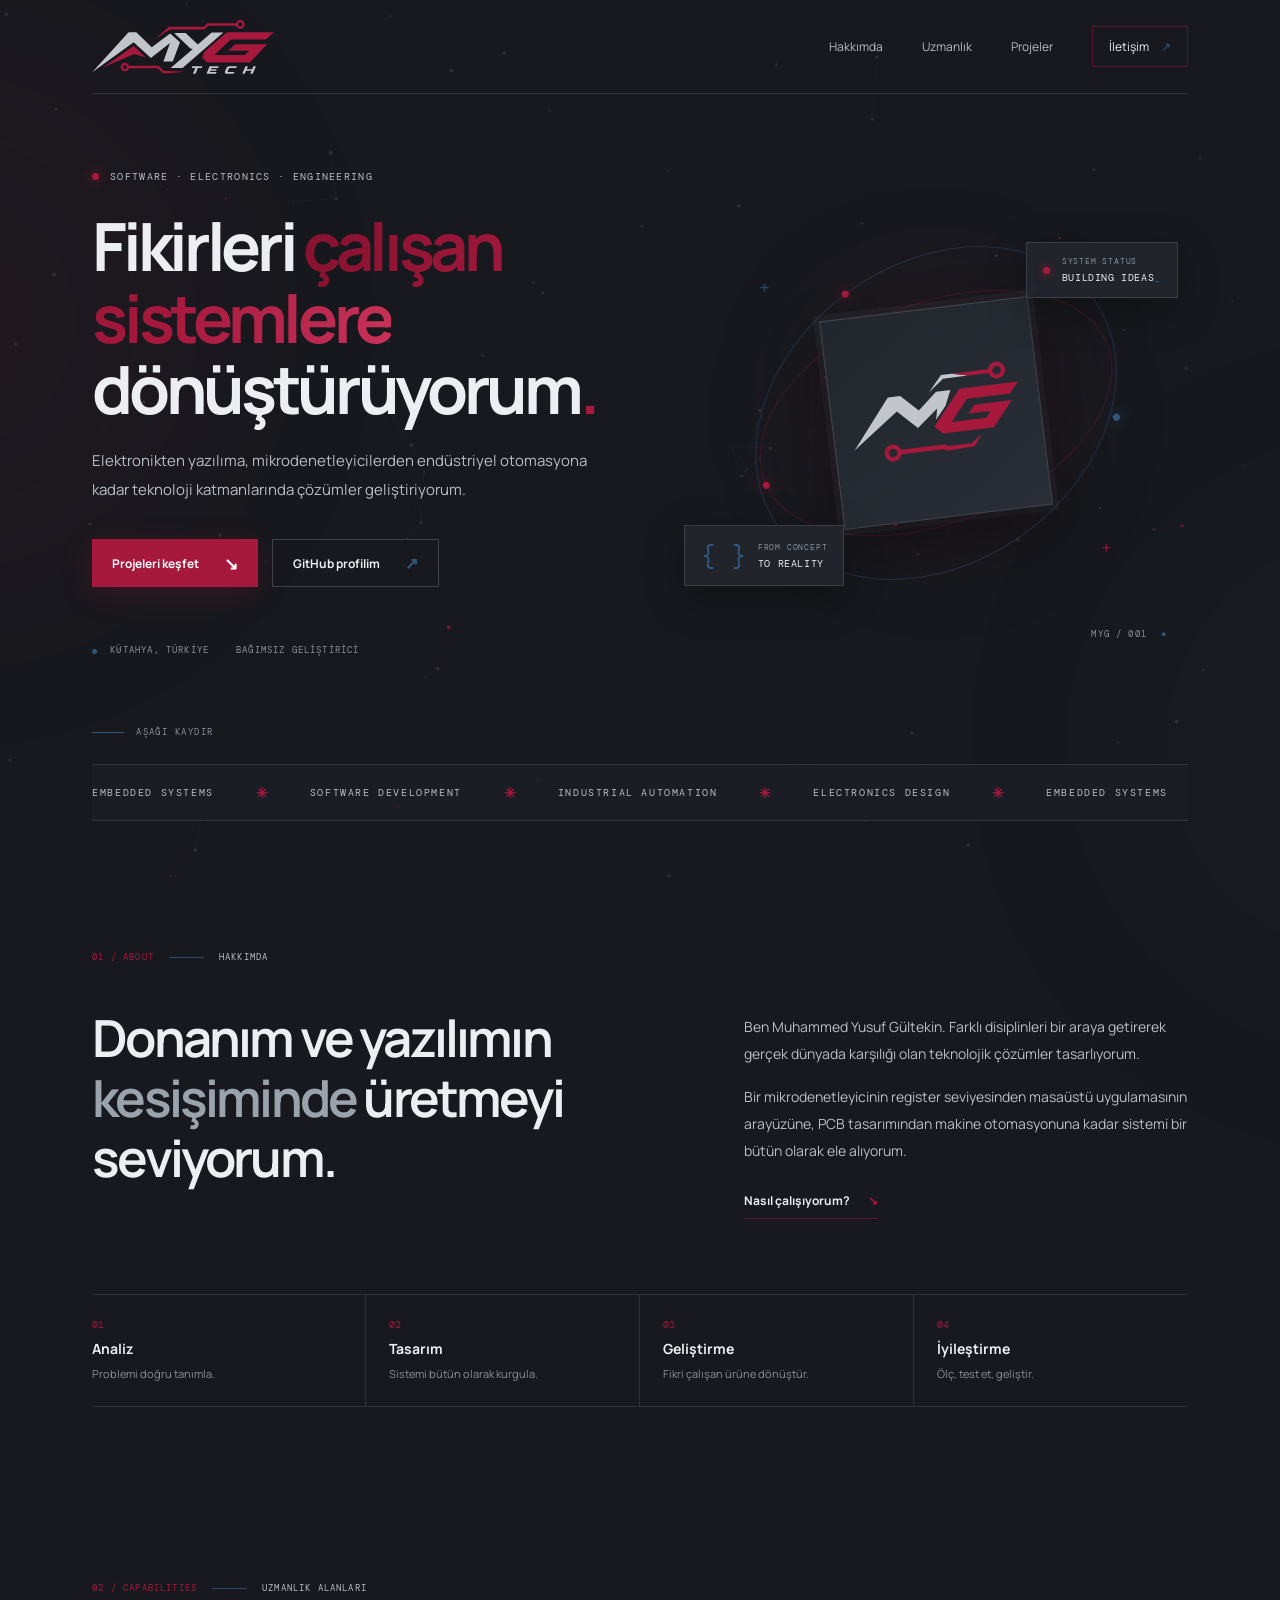
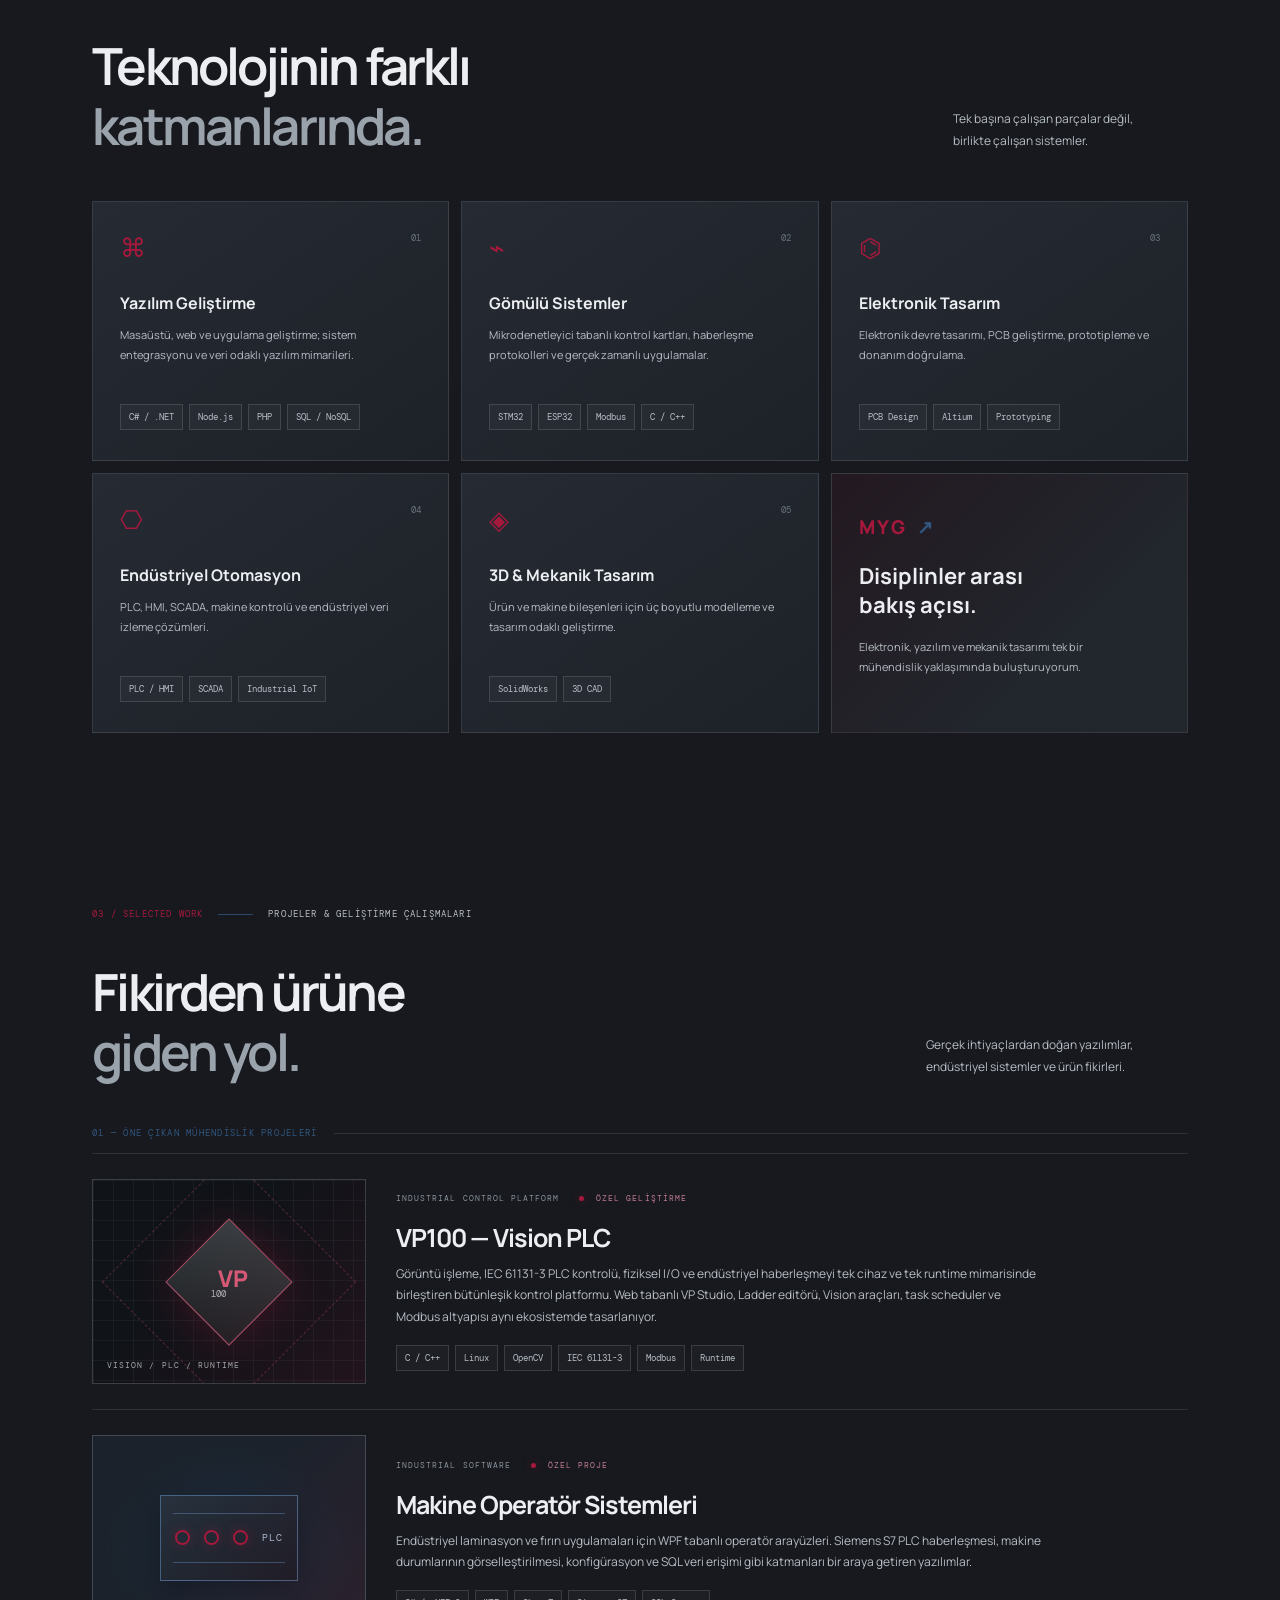
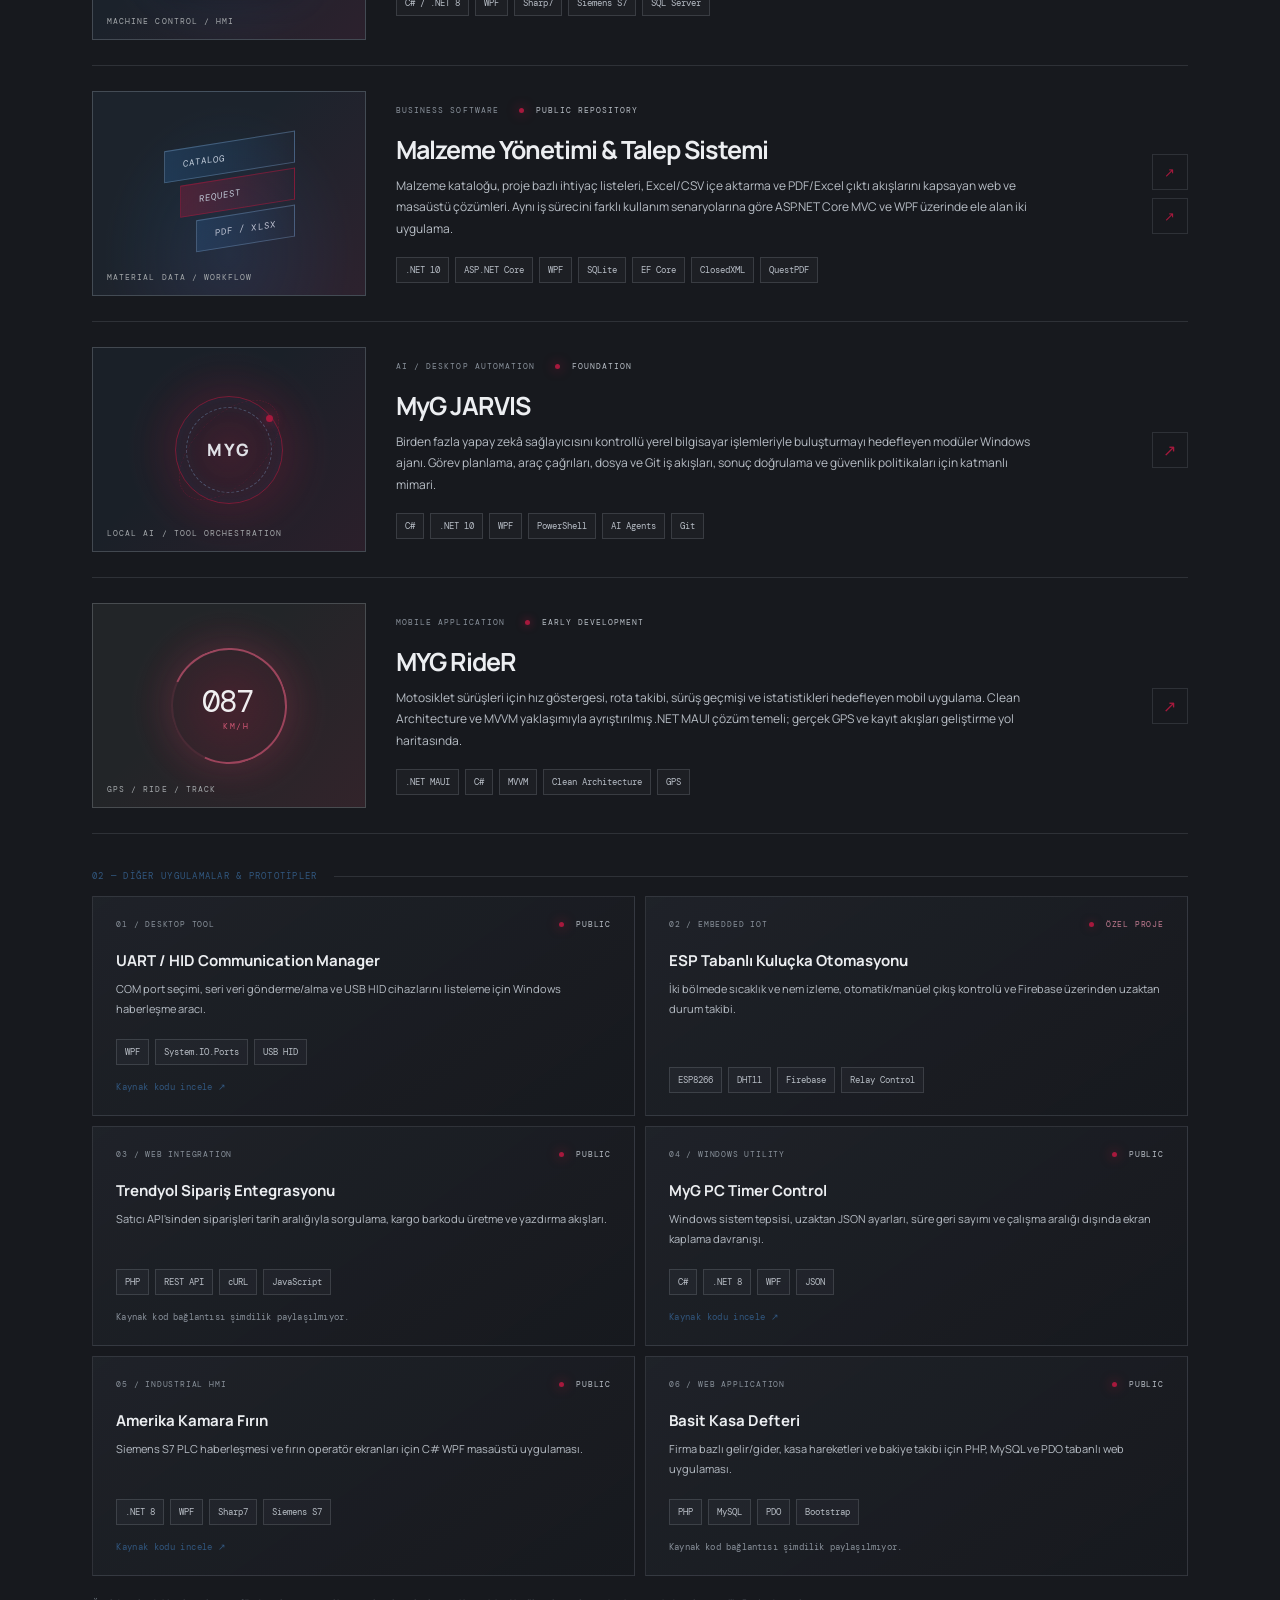
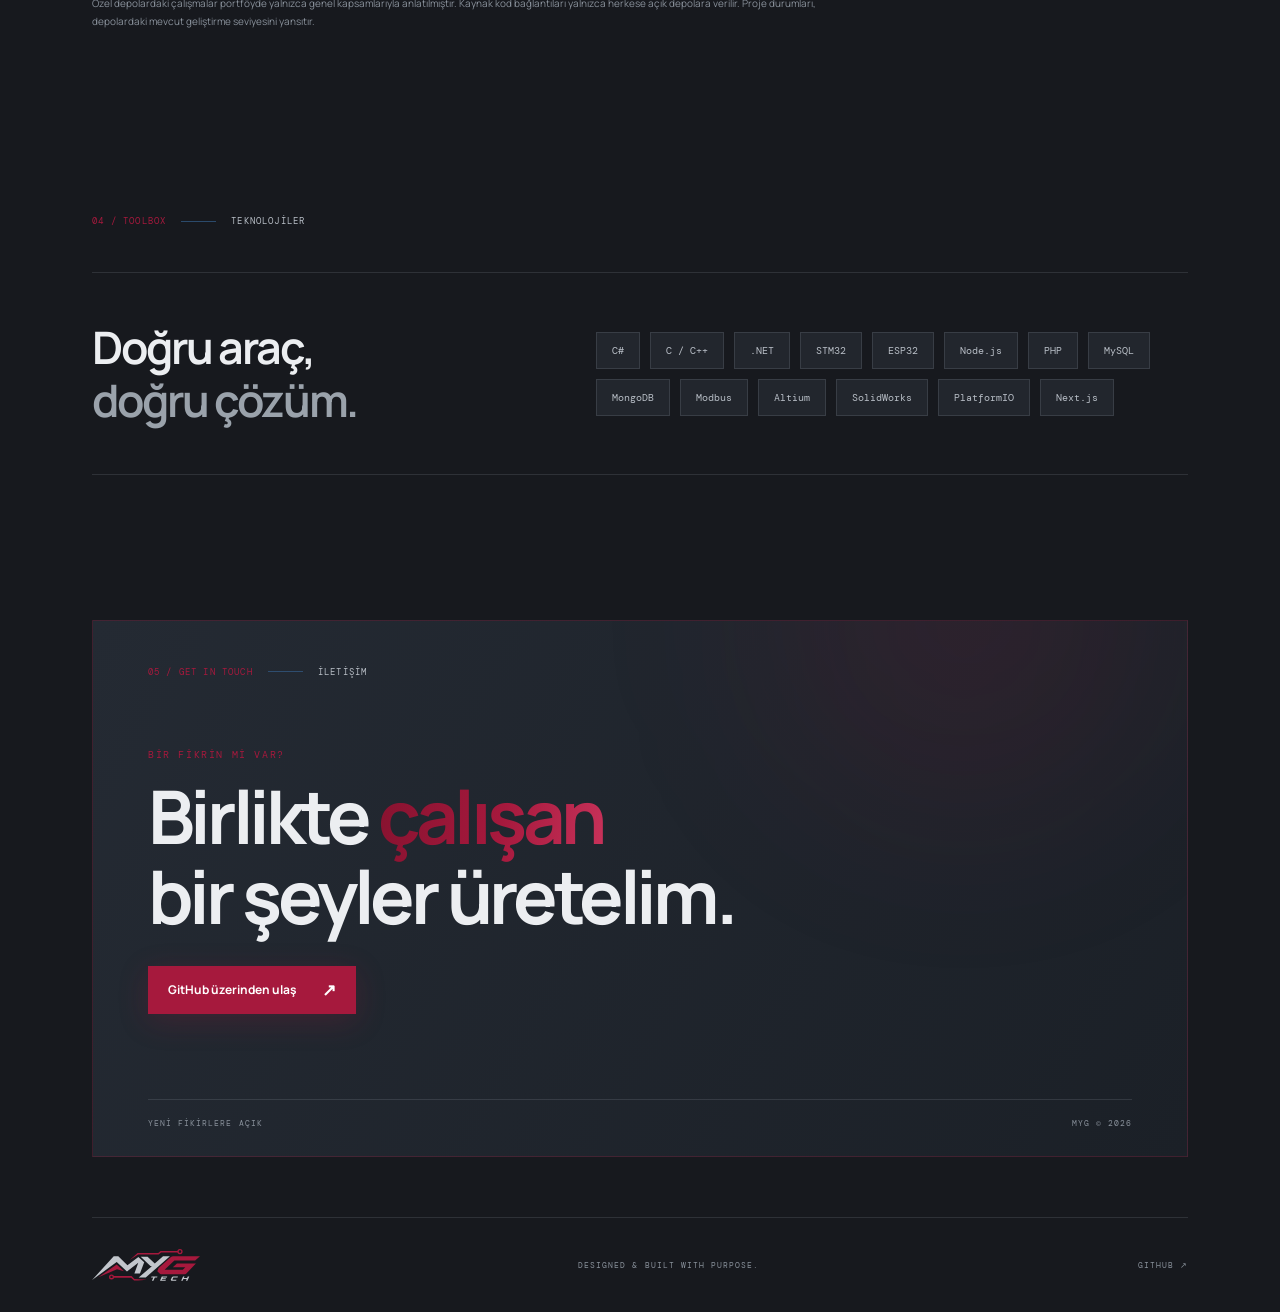
==== index.html @ 80a1d83f "favicon" ====
<!doctype html>
<html lang="tr">
<head>
  <meta charset="utf-8">
  <meta name="viewport" content="width=device-width, initial-scale=1">
  <meta name="theme-color" content="#17191E">
  <meta name="description" content="Muhammed Yusuf Gültekin — yazılım, elektronik, gömülü sistemler ve endüstriyel otomasyon çözümleri.">
  <meta property="og:title" content="Muhammed Yusuf Gültekin — Software & Electronics Engineer">
  <meta property="og:description" content="Fikirleri çalışan sistemlere dönüştürüyorum.">
  <meta property="og:type" content="website">
  <title>Muhammed Yusuf Gültekin | Software & Electronics Engineer</title>
  <link rel="icon" href="./favicon.ico" sizes="32x32">
  <link rel="icon" type="image/svg+xml" href="/assets/images/favicon.svg">
  <link rel="apple-touch-icon" href="/assets/images/apple-touch-icon.png">
  <link rel="preconnect" href="https://fonts.googleapis.com">
  <link rel="preconnect" href="https://fonts.gstatic.com" crossorigin>
  <link href="https://fonts.googleapis.com/css2?family=DM+Mono:wght@400;500&family=Manrope:wght@400;500;600;700;800&display=swap" rel="stylesheet">
  <link rel="stylesheet" href="assets/css/style.css">
</head>
<body>
  <div class="ambient ambient-one"></div><div class="ambient ambient-two"></div>
  <canvas id="network" aria-hidden="true"></canvas>
  <div class="site-shell">
    <header class="topbar">
      <a class="brand" href="#top" aria-label="MYG Tech ana sayfa">
        <img src="assets/images/myg-tech-logo.svg" alt="MYG Tech" width="182" height="54">
      </a>
      <button class="menu-toggle" aria-label="Menüyü aç" aria-expanded="false"><span></span><span></span></button>
      <nav class="nav">
        <a href="#about">Hakkımda</a><a href="#expertise">Uzmanlık</a><a href="#projects">Projeler</a><a href="#contact" class="nav-contact">İletişim <span>↗</span></a>
      </nav>
    </header>

    <main id="top">
      <section class="hero section-wrap">
        <div class="hero-copy">
          <div class="eyebrow"><span class="pulse"></span> SOFTWARE · ELECTRONICS · ENGINEERING</div>
          <h1>Fikirleri <span class="gradient-text">çalışan sistemlere</span> dönüştürüyorum<span class="accent">.</span></h1>
          <p class="hero-lead">Elektronikten yazılıma, mikrodenetleyicilerden endüstriyel otomasyona kadar teknoloji katmanlarında çözümler geliştiriyorum.</p>
          <div class="hero-actions">
            <a class="button button-primary" href="#projects">Projeleri keşfet <span>↘</span></a>
            <a class="button button-quiet" href="https://github.com/nicewo" target="_blank" rel="noreferrer">GitHub profilim <span>↗</span></a>
          </div>
          <div class="hero-meta"><span><i></i> KÜTAHYA, TÜRKİYE</span><span>BAĞIMSIZ GELİŞTİRİCİ</span></div>
        </div>
        <div class="hero-visual" aria-label="MYG dijital mühendislik görseli">
          <div class="visual-grid"></div>
          <div class="orbit orbit-a"></div><div class="orbit orbit-b"></div>
          <div class="core-glow"></div>
          <div class="core-mark"><img src="assets/images/myg-monogram.svg" alt="MYG" width="172" height="89"></div>
          <div class="float-card card-top"><span class="mini-dot blue"></span><div><small>SYSTEM STATUS</small><strong>BUILDING IDEAS<span class="blink">_</span></strong></div></div>
          <div class="float-card card-bottom"><span class="bracket">{ }</span><div><small>FROM CONCEPT</small><strong>TO REALITY</strong></div></div>
          <div class="visual-index">MYG / 001 <span>●</span></div>
          <div class="crosshair crosshair-one">+</div><div class="crosshair crosshair-two">+</div>
        </div>
        <div class="scroll-cue"><span></span> AŞAĞI KAYDIR</div>
      </section>

      <section class="ticker" aria-label="Çalışma alanları"><div class="ticker-track"><span>EMBEDDED SYSTEMS</span><b>✳</b><span>SOFTWARE DEVELOPMENT</span><b>✳</b><span>INDUSTRIAL AUTOMATION</span><b>✳</b><span>ELECTRONICS DESIGN</span><b>✳</b><span>EMBEDDED SYSTEMS</span><b>✳</b><span>SOFTWARE DEVELOPMENT</span><b>✳</b><span>INDUSTRIAL AUTOMATION</span><b>✳</b><span>ELECTRONICS DESIGN</span><b>✳</b></div></section>

      <section class="section section-wrap about" id="about">
        <div class="section-label"><span>01 / ABOUT</span><i></i> HAKKIMDA</div>
        <div class="about-grid">
          <h2>Donanım ve yazılımın <span class="muted">kesişiminde</span> üretmeyi seviyorum.</h2>
          <div class="about-copy"><p>Ben Muhammed Yusuf Gültekin. Farklı disiplinleri bir araya getirerek gerçek dünyada karşılığı olan teknolojik çözümler tasarlıyorum.</p><p>Bir mikrodenetleyicinin register seviyesinden masaüstü uygulamasının arayüzüne, PCB tasarımından makine otomasyonuna kadar sistemi bir bütün olarak ele alıyorum.</p><a class="text-link" href="#expertise">Nasıl çalışıyorum? <span>↘</span></a></div>
        </div>
        <div class="principles"><div><span>01</span><strong>Analiz</strong><small>Problemi doğru tanımla.</small></div><div><span>02</span><strong>Tasarım</strong><small>Sistemi bütün olarak kurgula.</small></div><div><span>03</span><strong>Geliştirme</strong><small>Fikri çalışan ürüne dönüştür.</small></div><div><span>04</span><strong>İyileştirme</strong><small>Ölç, test et, geliştir.</small></div></div>
      </section>

      <section class="section section-wrap expertise" id="expertise">
        <div class="section-label"><span>02 / CAPABILITIES</span><i></i> UZMANLIK ALANLARI</div>
        <div class="section-heading"><h2>Teknolojinin farklı<br><span class="muted">katmanlarında.</span></h2><p>Tek başına çalışan parçalar değil,<br>birlikte çalışan sistemler.</p></div>
        <div class="expertise-grid">
          <article class="skill-card"><div class="skill-icon">⌘</div><span class="card-no">01</span><h3>Yazılım Geliştirme</h3><p>Masaüstü, web ve uygulama geliştirme; sistem entegrasyonu ve veri odaklı yazılım mimarileri.</p><div class="tags"><span>C# / .NET</span><span>Node.js</span><span>PHP</span><span>SQL / NoSQL</span></div></article>
          <article class="skill-card"><div class="skill-icon">⌁</div><span class="card-no">02</span><h3>Gömülü Sistemler</h3><p>Mikrodenetleyici tabanlı kontrol kartları, haberleşme protokolleri ve gerçek zamanlı uygulamalar.</p><div class="tags"><span>STM32</span><span>ESP32</span><span>Modbus</span><span>C / C++</span></div></article>
          <article class="skill-card"><div class="skill-icon">⌬</div><span class="card-no">03</span><h3>Elektronik Tasarım</h3><p>Elektronik devre tasarımı, PCB geliştirme, prototipleme ve donanım doğrulama.</p><div class="tags"><span>PCB Design</span><span>Altium</span><span>Prototyping</span></div></article>
          <article class="skill-card"><div class="skill-icon">⎔</div><span class="card-no">04</span><h3>Endüstriyel Otomasyon</h3><p>PLC, HMI, SCADA, makine kontrolü ve endüstriyel veri izleme çözümleri.</p><div class="tags"><span>PLC / HMI</span><span>SCADA</span><span>Industrial IoT</span></div></article>
          <article class="skill-card"><div class="skill-icon">◈</div><span class="card-no">05</span><h3>3D & Mekanik Tasarım</h3><p>Ürün ve makine bileşenleri için üç boyutlu modelleme ve tasarım odaklı geliştirme.</p><div class="tags"><span>SolidWorks</span><span>3D CAD</span></div></article>
          <article class="skill-card skill-card-note"><div class="note-mark">MYG<span>↗</span></div><h3>Disiplinler arası<br>bakış açısı.</h3><p>Elektronik, yazılım ve mekanik tasarımı tek bir mühendislik yaklaşımında buluşturuyorum.</p></article>
        </div>
      </section>

      <section class="section section-wrap projects" id="projects">
        <div class="section-label"><span>03 / SELECTED WORK</span><i></i> PROJELER & GELİŞTİRME ÇALIŞMALARI</div>
        <div class="section-heading"><h2>Fikirden ürüne<br><span class="muted">giden yol.</span></h2><p>Gerçek ihtiyaçlardan doğan yazılımlar,<br>endüstriyel sistemler ve ürün fikirleri.</p></div>

        <div class="project-group-label"><span>01 — ÖNE ÇIKAN MÜHENDİSLİK PROJELERİ</span><i></i></div>
        <div class="project-list">
          <article class="project-card"><div class="project-visual vp-visual"><div class="chip-lines"></div><div class="chip"><span>VP</span><small>100</small></div><div class="visual-caption">VISION / PLC / RUNTIME</div></div><div class="project-info"><div class="project-top"><span>INDUSTRIAL CONTROL PLATFORM</span><span class="status status-private"><i></i> ÖZEL GELİŞTİRME</span></div><h3>VP100 — Vision PLC</h3><p>Görüntü işleme, IEC 61131-3 PLC kontrolü, fiziksel I/O ve endüstriyel haberleşmeyi tek cihaz ve tek runtime mimarisinde birleştiren bütünleşik kontrol platformu. Web tabanlı VP Studio, Ladder editörü, Vision araçları, task scheduler ve Modbus altyapısı aynı ekosistemde tasarlanıyor.</p><div class="tags"><span>C / C++</span><span>Linux</span><span>OpenCV</span><span>IEC 61131-3</span><span>Modbus</span><span>Runtime</span></div></div></article>
          <article class="project-card"><div class="project-visual machine-visual"><div class="machine-frame"><i></i><i></i><i></i><b>PLC</b></div><div class="visual-caption">MACHINE CONTROL / HMI</div></div><div class="project-info"><div class="project-top"><span>INDUSTRIAL SOFTWARE</span><span class="status status-private"><i></i> ÖZEL PROJE</span></div><h3>Makine Operatör Sistemleri</h3><p>Endüstriyel laminasyon ve fırın uygulamaları için WPF tabanlı operatör arayüzleri. Siemens S7 PLC haberleşmesi, makine durumlarının görselleştirilmesi, konfigürasyon ve SQL veri erişimi gibi katmanları bir araya getiren yazılımlar.</p><div class="tags"><span>C# / .NET 8</span><span>WPF</span><span>Sharp7</span><span>Siemens S7</span><span>SQL Server</span></div></div></article>
          <article class="project-card"><div class="project-visual material-visual"><div class="material-stack"><span>CATALOG</span><span>REQUEST</span><span>PDF / XLSX</span></div><div class="visual-caption">MATERIAL DATA / WORKFLOW</div></div><div class="project-info"><div class="project-top"><span>BUSINESS SOFTWARE</span><span class="status"><i></i> PUBLIC REPOSITORY</span></div><h3>Malzeme Yönetimi & Talep Sistemi</h3><p>Malzeme kataloğu, proje bazlı ihtiyaç listeleri, Excel/CSV içe aktarma ve PDF/Excel çıktı akışlarını kapsayan web ve masaüstü çözümleri. Aynı iş sürecini farklı kullanım senaryolarına göre ASP.NET Core MVC ve WPF üzerinde ele alan iki uygulama.</p><div class="tags"><span>.NET 10</span><span>ASP.NET Core</span><span>WPF</span><span>SQLite</span><span>EF Core</span><span>ClosedXML</span><span>QuestPDF</span></div></div><div class="project-links"><a class="project-arrow" href="https://github.com/nicewo/MalzemeTalep" target="_blank" rel="noreferrer" aria-label="MalzemeTalep deposunu aç">↗</a><a class="project-arrow" href="https://github.com/nicewo/DataMalzemeTalep" target="_blank" rel="noreferrer" aria-label="DataMalzemeTalep deposunu aç">↗</a></div></article>
          <article class="project-card"><div class="project-visual agent-visual"><div class="agent-orb"><span>MYG</span><i></i></div><div class="visual-caption">LOCAL AI / TOOL ORCHESTRATION</div></div><div class="project-info"><div class="project-top"><span>AI / DESKTOP AUTOMATION</span><span class="status"><i></i> FOUNDATION</span></div><h3>MyG JARVIS</h3><p>Birden fazla yapay zekâ sağlayıcısını kontrollü yerel bilgisayar işlemleriyle buluşturmayı hedefleyen modüler Windows ajanı. Görev planlama, araç çağrıları, dosya ve Git iş akışları, sonuç doğrulama ve güvenlik politikaları için katmanlı mimari.</p><div class="tags"><span>C#</span><span>.NET 10</span><span>WPF</span><span>PowerShell</span><span>AI Agents</span><span>Git</span></div></div><a class="project-arrow" href="https://github.com/nicewo/MyG.JARVIS" target="_blank" rel="noreferrer" aria-label="MyG JARVIS deposunu aç">↗</a></article>
          <article class="project-card"><div class="project-visual rider-visual"><div class="speed-ring"><strong>087</strong><small>KM/H</small></div><div class="visual-caption">GPS / RIDE / TRACK</div></div><div class="project-info"><div class="project-top"><span>MOBILE APPLICATION</span><span class="status status-concept"><i></i> EARLY DEVELOPMENT</span></div><h3>MYG RideR</h3><p>Motosiklet sürüşleri için hız göstergesi, rota takibi, sürüş geçmişi ve istatistikleri hedefleyen mobil uygulama. Clean Architecture ve MVVM yaklaşımıyla ayrıştırılmış .NET MAUI çözüm temeli; gerçek GPS ve kayıt akışları geliştirme yol haritasında.</p><div class="tags"><span>.NET MAUI</span><span>C#</span><span>MVVM</span><span>Clean Architecture</span><span>GPS</span></div></div><a class="project-arrow" href="https://github.com/nicewo/MyGRideR" target="_blank" rel="noreferrer" aria-label="MYG RideR deposunu aç">↗</a></article>
        </div>

        <div class="project-group-label secondary-group"><span>02 — DİĞER UYGULAMALAR & PROTOTİPLER</span><i></i></div>
        <div class="project-mini-grid">
          <article class="mini-project"><div class="mini-project-top"><span>01 / DESKTOP TOOL</span><span class="status"><i></i> PUBLIC</span></div><h3>UART / HID Communication Manager</h3><p>COM port seçimi, seri veri gönderme/alma ve USB HID cihazlarını listeleme için Windows haberleşme aracı.</p><div class="tags"><span>WPF</span><span>System.IO.Ports</span><span>USB HID</span></div><a href="https://github.com/nicewo/UartComManager" target="_blank" rel="noreferrer">Kaynak kodu incele ↗</a></article>
          <article class="mini-project"><div class="mini-project-top"><span>02 / EMBEDDED IOT</span><span class="status status-private"><i></i> ÖZEL PROJE</span></div><h3>ESP Tabanlı Kuluçka Otomasyonu</h3><p>İki bölmede sıcaklık ve nem izleme, otomatik/manüel çıkış kontrolü ve Firebase üzerinden uzaktan durum takibi.</p><div class="tags"><span>ESP8266</span><span>DHT11</span><span>Firebase</span><span>Relay Control</span></div></article>
          <article class="mini-project"><div class="mini-project-top"><span>03 / WEB INTEGRATION</span><span class="status"><i></i> PUBLIC</span></div><h3>Trendyol Sipariş Entegrasyonu</h3><p>Satıcı API'sinden siparişleri tarih aralığıyla sorgulama, kargo barkodu üretme ve yazdırma akışları.</p><div class="tags"><span>PHP</span><span>REST API</span><span>cURL</span><span>JavaScript</span></div><span class="repo-note">Kaynak kod bağlantısı şimdilik paylaşılmıyor.</span></article>
          <article class="mini-project"><div class="mini-project-top"><span>04 / WINDOWS UTILITY</span><span class="status"><i></i> PUBLIC</span></div><h3>MyG PC Timer Control</h3><p>Windows sistem tepsisi, uzaktan JSON ayarları, süre geri sayımı ve çalışma aralığı dışında ekran kaplama davranışı.</p><div class="tags"><span>C#</span><span>.NET 8</span><span>WPF</span><span>JSON</span></div><a href="https://github.com/nicewo/MygPcTimerControl" target="_blank" rel="noreferrer">Kaynak kodu incele ↗</a></article>
          <article class="mini-project"><div class="mini-project-top"><span>05 / INDUSTRIAL HMI</span><span class="status"><i></i> PUBLIC</span></div><h3>Amerika Kamara Fırın</h3><p>Siemens S7 PLC haberleşmesi ve fırın operatör ekranları için C# WPF masaüstü uygulaması.</p><div class="tags"><span>.NET 8</span><span>WPF</span><span>Sharp7</span><span>Siemens S7</span></div><a href="https://github.com/nicewo/AmerikaKamaraFirin" target="_blank" rel="noreferrer">Kaynak kodu incele ↗</a></article>
          <article class="mini-project"><div class="mini-project-top"><span>06 / WEB APPLICATION</span><span class="status"><i></i> PUBLIC</span></div><h3>Basit Kasa Defteri</h3><p>Firma bazlı gelir/gider, kasa hareketleri ve bakiye takibi için PHP, MySQL ve PDO tabanlı web uygulaması.</p><div class="tags"><span>PHP</span><span>MySQL</span><span>PDO</span><span>Bootstrap</span></div><span class="repo-note">Kaynak kod bağlantısı şimdilik paylaşılmıyor.</span></article>
        </div>
        <p class="project-footnote">Özel depolardaki çalışmalar portföyde yalnızca genel kapsamlarıyla anlatılmıştır. Kaynak kod bağlantıları yalnızca herkese açık depolara verilir. Proje durumları, depolardaki mevcut geliştirme seviyesini yansıtır.</p>
      </section>

      <section class="stack-band section-wrap"><div class="section-label"><span>04 / TOOLBOX</span><i></i> TEKNOLOJİLER</div><div class="stack-content"><h2>Doğru araç,<br><span class="muted">doğru çözüm.</span></h2><div class="stack-cloud"><span>C#</span><span>C / C++</span><span>.NET</span><span>STM32</span><span>ESP32</span><span>Node.js</span><span>PHP</span><span>MySQL</span><span>MongoDB</span><span>Modbus</span><span>Altium</span><span>SolidWorks</span><span>PlatformIO</span><span>Next.js</span></div></div></section>

      <section class="contact section-wrap" id="contact"><div class="contact-glow"></div><div class="section-label"><span>05 / GET IN TOUCH</span><i></i> İLETİŞİM</div><div class="contact-content"><p>Bir fikrin mi var?</p><h2>Birlikte <span class="gradient-text">çalışan</span><br>bir şeyler üretelim.</h2><a class="button button-primary" href="https://github.com/nicewo" target="_blank" rel="noreferrer">GitHub üzerinden ulaş <span>↗</span></a></div><div class="contact-bottom"><span>YENİ FİKİRLERE AÇIK</span><span>MYG © <span id="year"></span></span></div></section>
    </main>
    <footer class="footer"><a class="brand" href="#top" aria-label="MYG Tech ana sayfa"><img src="assets/images/myg-tech-logo.svg" alt="MYG Tech" width="108" height="32"></a><span>DESIGNED & BUILT WITH PURPOSE.</span><a href="https://github.com/nicewo" target="_blank" rel="noreferrer">GITHUB ↗</a></footer>
  </div>
  <script src="assets/js/main.js"></script>
</body>
</html>
---- assets/css/style.css ----
:root{--bg:#17191E;--panel:#22262D;--panel2:#2B3038;--line:rgba(193,200,208,.14);--text:#ECEEF1;--body:#B8BEC6;--soft:#89919B;--muted:#AEB5BD;--accent:#A6193D;--accent-dark:#7F1733;--accent-light:#D65A78;--steel:#31577F;--ink:#101318;--parliament:#234B75;--mono:"DM Mono",monospace;--sans:"Manrope",Arial,sans-serif}*{box-sizing:border-box}html{scroll-behavior:smooth;scroll-padding-top:90px}body{margin:0;background:var(--bg);color:var(--text);font-family:var(--sans);overflow-x:hidden}a{color:inherit;text-decoration:none}button{font:inherit}.site-shell{position:relative;z-index:2;max-width:1600px;margin:auto;padding:0 7.2%}#network{position:fixed;inset:0;width:100%;height:100%;z-index:0;pointer-events:none;opacity:.8}.ambient{position:fixed;width:500px;height:500px;border-radius:50%;filter:blur(130px);opacity:.07;pointer-events:none;z-index:0}.ambient-one{background:#a6193d;top:8%;left:-300px}.ambient-two{background:#234B75;right:-350px;top:55%;opacity:.055}.topbar{height:94px;display:flex;align-items:center;justify-content:space-between;border-bottom:1px solid var(--line);position:relative;z-index:10}.brand{display:flex;align-items:center;gap:11px}.brand img{display:block;height:54px;width:auto}.brand span{display:flex;flex-direction:column;gap:2px}.brand strong{font-size:17px;letter-spacing:.13em}.brand small{font:8px var(--mono);letter-spacing:.13em;color:var(--soft)}.nav{display:flex;align-items:center;gap:39px}.nav a{font-size:12px;color:var(--body);transition:color .2s}.nav a:hover{color:var(--accent)}.nav .nav-contact{color:var(--text);border:1px solid rgba(166,25,61,.45);padding:11px 16px}.nav-contact span{color:var(--steel);margin-left:10px}.menu-toggle{display:none}.hero{min-height:670px;display:grid;grid-template-columns:1.08fr .92fr;align-items:center;position:relative;padding-top:58px;padding-bottom:90px}.hero-copy{max-width:660px;position:relative;z-index:2}.eyebrow,.section-label,.hero-meta,.visual-index,.visual-caption,.project-top,.contact-bottom,.footer>span,.footer>a:last-child{font:10px var(--mono);letter-spacing:.13em}.eyebrow{color:var(--body);display:flex;align-items:center;gap:11px}.pulse,.status i{width:7px;height:7px;border-radius:50%;background:var(--accent);box-shadow:0 0 12px var(--accent);display:inline-block}.pulse{animation:pulse 2s infinite}@keyframes pulse{50%{opacity:.35;box-shadow:0 0 2px var(--accent)}}h1{font-size:clamp(44px,5.2vw,76px);line-height:1.08;letter-spacing:-.065em;font-weight:700;margin:27px 0 22px;max-width:720px}.gradient-text{background:linear-gradient(100deg,#86122f 0%,#a6193d 55%,#c8325a 100%);-webkit-background-clip:text;background-clip:text;color:transparent}.accent{color:var(--accent)}.hero-lead{font-size:15px;line-height:1.9;color:var(--body);max-width:525px;margin:0}.hero-actions{display:flex;gap:14px;margin-top:35px;flex-wrap:wrap}.button{min-height:48px;padding:0 20px;display:inline-flex;align-items:center;justify-content:center;gap:25px;font-size:12px;font-weight:700;transition:transform .2s,background .2s,border-color .2s}.button:hover{transform:translateY(-3px)}.button-primary{background:var(--accent);color:#FFFFFF;box-shadow:0 7px 30px rgba(166,25,61,.22)}.button-primary:hover{background:var(--accent-dark)}.button-primary span{font-size:17px}.button-quiet{border:1px solid rgba(193,200,208,.24);color:var(--text)}.button-quiet span{color:var(--steel);font-size:16px}.hero-meta{display:flex;gap:27px;margin-top:57px;color:var(--soft);font-size:9px}.hero-meta i{display:inline-block;width:5px;height:5px;background:var(--steel);border-radius:50%;margin-right:7px;vertical-align:middle}.hero-visual{height:490px;position:relative;display:grid;place-items:center;isolation:isolate}.visual-grid{position:absolute;inset:5%;background-image:linear-gradient(rgba(49,87,127,.18) 1px,transparent 1px),linear-gradient(90deg,rgba(49,87,127,.18) 1px,transparent 1px);background-size:34px 34px;mask-image:radial-gradient(ellipse,black 10%,transparent 72%);opacity:.6}.orbit{position:absolute;border:1px solid rgba(166,25,61,.28);border-radius:50%;transform:rotate(-22deg)}.orbit-a{width:370px;height:220px;animation:orbit 19s linear infinite}.orbit-b{width:300px;height:390px;border-color:rgba(49,87,127,.42);transform:rotate(54deg);animation:orbit 25s linear infinite reverse}.orbit:before,.orbit:after{content:"";position:absolute;width:7px;height:7px;background:var(--accent);border-radius:50%;box-shadow:0 0 15px var(--accent);top:50%;left:-4px}.orbit:after{background:var(--steel);box-shadow:0 0 15px var(--steel);left:auto;right:12%;top:12%}@keyframes orbit{to{transform:rotate(338deg)}}.core-glow{position:absolute;width:220px;height:220px;background:rgba(166,25,61,.12);filter:blur(65px);border-radius:50%}.core-mark{width:210px;height:210px;display:grid;place-items:center;border:1px solid rgba(193,200,208,.18);background:linear-gradient(145deg,#22262D,#292E36);box-shadow:0 24px 60px rgba(0,0,0,.32),0 0 0 6px rgba(255,255,255,.035);transform:rotate(-7deg);z-index:2}.core-mark img{width:172px;height:auto}.float-card{position:absolute;z-index:3;display:flex;gap:12px;align-items:center;padding:13px 16px;background:rgba(34,38,45,.94);border:1px solid rgba(193,200,208,.16);backdrop-filter:blur(12px);box-shadow:0 12px 40px rgba(0,0,0,.28)}.float-card small,.float-card strong{display:block}.float-card small{font:8px var(--mono);color:var(--soft);letter-spacing:.1em;margin-bottom:5px}.float-card strong{font:10px var(--mono);letter-spacing:.06em}.card-top{top:74px;right:2%}.card-bottom{bottom:72px;left:0}.mini-dot{width:7px;height:7px;border-radius:50%;display:block}.mini-dot.blue{background:var(--accent);box-shadow:0 0 10px var(--accent)}.bracket{font:25px var(--mono);color:var(--steel)}.blink{color:var(--steel);animation:blink 1s steps(2) infinite}@keyframes blink{50%{opacity:0}}.visual-index{position:absolute;bottom:18px;right:4%;color:var(--soft);font-size:9px}.visual-index span{color:var(--steel);margin-left:8px}.crosshair{position:absolute;color:var(--steel);font:18px var(--mono);opacity:.7}.crosshair-one{top:22%;left:15%}.crosshair-two{bottom:20%;right:15%;color:var(--accent)}.scroll-cue{position:absolute;bottom:26px;left:0;font:9px var(--mono);letter-spacing:.16em;color:var(--soft);display:flex;align-items:center;gap:12px}.scroll-cue span{height:1px;width:32px;background:var(--steel)}.ticker{overflow:hidden;border-top:1px solid var(--line);border-bottom:1px solid var(--line);background:rgba(27,31,38,.82);padding:18px 0}.ticker-track{display:flex;align-items:center;justify-content:space-around;gap:42px;min-width:1000px;animation:ticker 32s linear infinite;width:max-content}.ticker-track span{font:10px var(--mono);letter-spacing:.16em;color:var(--body);white-space:nowrap}.ticker-track b{color:var(--accent);font-size:14px}@keyframes ticker{to{transform:translateX(-50%)}}.section{padding-top:130px;padding-bottom:30px}.section-label{display:flex;align-items:center;gap:15px;color:var(--body);font-size:9px}.section-label span{color:var(--accent)}.section-label i{height:1px;width:35px;background:var(--steel);opacity:.8}.about-grid{display:grid;grid-template-columns:1.1fr .9fr;gap:10%;margin-top:45px}.about h2,.section-heading h2,.stack-content h2{font-size:clamp(35px,4vw,54px);line-height:1.17;letter-spacing:-.055em;margin:0;font-weight:650}.muted{color:#9AA2AB}.about-copy{padding-top:5px}.about-copy p{font-size:14px;line-height:1.95;color:var(--body);margin:0 0 15px}.text-link{display:inline-flex;gap:18px;margin-top:13px;font-size:12px;font-weight:700;border-bottom:1px solid rgba(166,25,61,.5);padding-bottom:9px}.text-link span{color:var(--accent)}.principles{display:grid;grid-template-columns:repeat(4,1fr);margin-top:75px;border-top:1px solid var(--line);border-bottom:1px solid var(--line)}.principles>div{padding:23px 18px 25px 0;border-right:1px solid var(--line);display:flex;flex-direction:column;gap:8px}.principles>div+div{padding-left:23px}.principles>div:last-child{border:0}.principles span{font:10px var(--mono);color:var(--accent)}.principles strong{font-size:14px}.principles small{font-size:11px;color:var(--soft)}.expertise,.projects{padding-top:145px}.section-heading{display:flex;justify-content:space-between;align-items:end;margin:42px 0 45px}.section-heading p{font-size:12px;line-height:1.8;color:var(--body);margin:0 5% 5px 0}.expertise-grid{display:grid;grid-template-columns:repeat(3,1fr);gap:12px}.skill-card{position:relative;min-height:260px;padding:27px 27px 24px;border:1px solid var(--line);background:linear-gradient(145deg,#262B33,#1D2229);transition:border-color .25s,transform .25s;overflow:hidden}.skill-card:hover{border-color:rgba(166,25,61,.45);transform:translateY(-4px)}.skill-icon{font-size:26px;color:var(--accent);margin-bottom:27px}.card-no{position:absolute;top:30px;right:27px;font:9px var(--mono);color:#69727D}.skill-card h3{font-size:16px;margin:0 0 11px}.skill-card p{font-size:11px;line-height:1.8;color:var(--body);min-height:60px;margin:0 0 19px}.tags{display:flex;gap:6px;flex-wrap:wrap}.tags span{font:9px var(--mono);color:var(--body);padding:6px 8px;border:1px solid rgba(193,200,208,.17);background:rgba(193,200,208,.035)}.skill-card-note{background:linear-gradient(135deg,rgba(166,25,61,.09),#22262D 65%);display:flex;flex-direction:column;justify-content:center}.note-mark{font-size:19px;font-weight:800;letter-spacing:.14em;color:var(--accent);margin-bottom:22px}.note-mark span{color:var(--steel);margin-left:9px}.skill-card-note h3{font-size:22px;line-height:1.3}.skill-card-note p{min-height:0;max-width:260px;margin-top:7px}.project-list{border-top:1px solid var(--line)}.project-card{display:grid;grid-template-columns:29% 1fr 42px;gap:36px;align-items:center;padding:25px 0;border-bottom:1px solid var(--line);position:relative}.project-visual{height:205px;position:relative;overflow:hidden;border:1px solid rgba(193,200,208,.24);background:var(--ink);display:grid;place-items:center}.project-visual:after{content:"";position:absolute;inset:0;background:linear-gradient(135deg,transparent 40%,rgba(166,25,61,.12))}.vp-visual{background-image:linear-gradient(rgba(193,200,208,.055) 1px,transparent 1px),linear-gradient(90deg,rgba(193,200,208,.055) 1px,transparent 1px);background-size:20px 20px}.chip{width:90px;height:90px;border:1px solid rgba(214,90,120,.72);display:flex;flex-direction:column;align-items:center;justify-content:center;background:linear-gradient(145deg,#3A3E42,#1E2023);box-shadow:0 0 45px rgba(166,25,61,.3);transform:rotate(45deg)}.chip span,.chip small{transform:rotate(-45deg)}.chip span{font-size:23px;font-weight:800;color:var(--accent-light)}.chip small{font:9px var(--mono);color:#B5B9BC}.chip-lines{position:absolute;width:180px;height:180px;border:1px dashed rgba(214,90,120,.3);transform:rotate(45deg)}.visual-caption{position:absolute;bottom:13px;left:14px;font-size:8px;color:#A3A7AA;z-index:2}.evas-visual{background:radial-gradient(ellipse at 50% 80%,rgba(166,25,61,.3),transparent 55%),var(--ink)}.data-bars{height:105px;display:flex;align-items:end;gap:6px;z-index:1}.data-bars i{display:block;width:9px;height:var(--h,50%);background:linear-gradient(0deg,rgba(166,25,61,.2),#A6193D);opacity:.8;animation:bars 1.8s ease-in-out infinite alternate}.data-bars i:nth-child(3n){height:82%}.data-bars i:nth-child(3n+1){height:43%}.data-bars i:nth-child(3n+2){height:65%}@keyframes bars{to{transform:scaleY(.65);transform-origin:bottom;opacity:.45}}.rider-visual{background:radial-gradient(circle,rgba(166,25,61,.25),transparent 58%),#222528}.speed-ring{width:116px;height:116px;border:2px solid rgba(214,90,120,.65);border-left-color:rgba(214,90,120,.15);border-radius:50%;display:flex;flex-direction:column;align-items:center;justify-content:center;box-shadow:0 0 35px rgba(214,90,120,.15);transform:rotate(-20deg)}.speed-ring strong,.speed-ring small{transform:rotate(20deg)}.speed-ring strong{font:31px var(--mono);letter-spacing:-.08em}.speed-ring small{font:8px var(--mono);color:var(--accent-light);letter-spacing:.2em}.project-info{padding:10px 0}.project-top{display:flex;gap:20px;flex-wrap:wrap;color:var(--soft);font-size:8px}.status{color:var(--body)}.status i{width:5px;height:5px;margin-right:6px}.status-concept i{background:var(--accent);box-shadow:0 0 8px var(--accent)}.project-info h3{font-size:25px;letter-spacing:-.04em;margin:17px 0 8px}.project-info p{max-width:650px;color:var(--body);font-size:12px;line-height:1.8;margin:0 0 17px}.project-arrow{width:36px;height:36px;border:1px solid var(--line);display:grid;place-items:center;color:var(--accent);transition:all .2s}.project-arrow:hover{background:var(--accent);color:#FFFFFF}.stack-band{padding-top:145px}.stack-content{display:grid;grid-template-columns:.8fr 1.2fr;gap:10%;align-items:center;margin-top:45px;padding:48px 0;border-top:1px solid var(--line);border-bottom:1px solid var(--line)}.stack-content h2{font-size:clamp(34px,3.5vw,48px)}.stack-cloud{display:flex;gap:10px;flex-wrap:wrap}.stack-cloud span{padding:11px 15px;border:1px solid var(--line);font:10px var(--mono);color:var(--body);background:var(--panel);transition:all .2s}.stack-cloud span:hover{border-color:var(--accent);color:var(--accent);transform:translateY(-2px)}.contact{position:relative;margin-top:145px;margin-bottom:60px;padding:45px 5% 28px;border:1px solid rgba(166,25,61,.25);background:linear-gradient(120deg,#242A33,#1B2027);overflow:hidden}.contact-glow{position:absolute;width:380px;height:380px;right:3%;top:-190px;background:rgba(166,25,61,.10);filter:blur(90px);border-radius:50%}.contact-content{position:relative;padding:60px 0 85px}.contact-content>p{font:10px var(--mono);letter-spacing:.16em;color:var(--accent);text-transform:uppercase}.contact-content h2{font-size:clamp(42px,6vw,74px);line-height:1.08;letter-spacing:-.06em;margin:15px 0 30px}.contact-bottom{display:flex;justify-content:space-between;border-top:1px solid var(--line);padding-top:18px;color:var(--soft);font-size:8px}.footer{min-height:95px;border-top:1px solid var(--line);display:flex;align-items:center;justify-content:space-between}.footer .brand img{height:32px;width:auto}.footer .brand strong{font-size:14px}.footer .brand small{font-size:7px}.footer>span,.footer>a:last-child{font-size:8px;color:var(--soft)}.footer>a:last-child:hover{color:var(--accent)}.reveal{opacity:0;transform:translateY(22px);transition:opacity .7s ease,transform .7s ease}.reveal.visible{opacity:1;transform:none}@media(max-width:1000px){.site-shell{padding:0 5%}.hero{grid-template-columns:1fr  .8fr;min-height:620px}.hero-visual{transform:scale(.88)}.project-card{grid-template-columns:27% 1fr 36px;gap:23px}.skill-card{padding:23px 20px}.expertise-grid{gap:9px}}@media(max-width:760px){.site-shell{padding:0 6%}.topbar{height:76px}.topbar .brand img{height:42px}.menu-toggle{display:flex;flex-direction:column;gap:6px;background:none;border:0;padding:10px;z-index:12}.menu-toggle span{width:23px;height:1px;background:var(--text);transition:transform .2s}.menu-toggle[aria-expanded=true] span:first-child{transform:translateY(3.5px) rotate(45deg)}.menu-toggle[aria-expanded=true] span:last-child{transform:translateY(-3.5px) rotate(-45deg)}.nav{position:absolute;top:75px;left:-6.4%;right:-6.4%;padding:20px 6% 25px;background:rgba(27,31,38,.98);backdrop-filter:blur(16px);border-bottom:1px solid var(--line);display:none;flex-direction:column;align-items:stretch;gap:0}.nav.open{display:flex}.nav a{padding:15px 0;border-bottom:1px solid var(--line)}.nav .nav-contact{margin-top:12px;padding:13px}.hero{display:flex;flex-direction:column;align-items:stretch;padding-top:75px;padding-bottom:72px;min-height:0}.hero-copy{order:1}.hero-visual{order:2;height:340px;margin:25px -5% 0;transform:none}.hero h1{font-size:clamp(43px,11vw,65px);margin-top:23px}.hero-lead{font-size:13px}.hero-meta{margin-top:35px;gap:16px;font-size:8px}.orbit-a{width:290px;height:175px}.orbit-b{width:235px;height:310px}.core-mark{width:160px;height:160px}.core-mark img{width:130px;height:auto}.card-top{top:32px;right:5%}.card-bottom{bottom:40px;left:4%}.scroll-cue{bottom:18px}.section{padding-top:95px}.about-grid{grid-template-columns:1fr;gap:24px;margin-top:32px}.about h2,.section-heading h2{font-size:39px}.about-copy p{font-size:13px}.principles{grid-template-columns:repeat(2,1fr);margin-top:45px}.principles>div{padding:18px 10px 18px 0;border-bottom:1px solid var(--line)}.principles>div+div{padding-left:15px}.principles>div:nth-child(2){border-right:0}.principles>div:nth-child(3),.principles>div:nth-child(4){border-bottom:0}.section-heading{display:block;margin:30px 0}.section-heading p{margin:18px 0 0}.expertise-grid{grid-template-columns:1fr 1fr}.skill-card{min-height:270px;padding:20px 16px}.skill-card p{font-size:10px}.skill-card h3{font-size:14px}.card-no{top:23px;right:16px}.skill-icon{margin-bottom:20px}.skill-card-note h3{font-size:19px}.project-card{grid-template-columns:1fr 34px;gap:16px;padding:22px 0}.project-visual{grid-column:1/-1;height:190px}.project-info{padding:0}.project-info h3{margin-top:13px}.project-arrow{grid-column:2;grid-row:2}.project-top{font-size:7px;gap:12px}.project-info p{font-size:11px}.stack-content{grid-template-columns:1fr;gap:28px;margin-top:30px;padding:32px 0}.stack-cloud{gap:7px}.stack-cloud span{padding:9px 11px;font-size:9px}.contact{margin-top:95px;padding:30px 6% 22px}.contact-content{padding:50px 0 60px}.contact-content h2{font-size:clamp(41px,10vw,60px)}.footer{gap:15px;flex-wrap:wrap;padding:22px 0}.footer>span{order:3;width:100%}}@media(max-width:420px){.expertise-grid{grid-template-columns:1fr}.skill-card{min-height:230px}.skill-card p{min-height:0}.hero-actions{gap:9px}.button{padding:0 14px;gap:13px;font-size:11px}.hero-meta{flex-wrap:wrap}.float-card{padding:10px 12px}.float-card strong{font-size:8px}}@media(prefers-reduced-motion:reduce){*,*::before,*::after{scroll-behavior:auto!important;animation-duration:.01ms!important;animation-iteration-count:1!important;transition-duration:.01ms!important}.reveal{opacity:1;transform:none}}.speed-ring strong{color:#F1F2F3}::selection{background:rgba(166,25,61,.38);color:#fff}
/* Portfolio project storytelling */
.project-group-label{display:flex;align-items:center;gap:16px;margin:36px 0 14px;color:var(--soft);font:9px var(--mono);letter-spacing:.14em}
.project-group-label span{white-space:nowrap;color:var(--steel)}
.project-group-label i{height:1px;flex:1;background:var(--line)}
.project-card{grid-template-columns:25% 1fr auto;gap:30px}
.project-links{display:flex;flex-direction:column;gap:8px}
.project-links .project-arrow{font-size:13px}
.status-private{color:#C17B91}
.status-private i{background:#A6193D;box-shadow:0 0 8px rgba(166,25,61,.5)}
.machine-visual{background:radial-gradient(ellipse at 50% 55%,rgba(35,75,117,.27),transparent 65%),#1b222b}
.machine-frame{width:138px;height:86px;border:1px solid rgba(91,132,177,.65);position:relative;display:flex;align-items:center;justify-content:space-evenly;background:linear-gradient(145deg,#28313d,#171d25);box-shadow:0 12px 30px #0005}
.machine-frame:before,.machine-frame:after{content:"";position:absolute;left:12px;right:12px;height:1px;background:rgba(91,132,177,.5)}
.machine-frame:before{top:17px}.machine-frame:after{bottom:17px}
.machine-frame i{width:15px;height:15px;border:2px solid #A6193D;border-radius:50%;box-shadow:0 0 12px rgba(166,25,61,.35)}
.machine-frame b{font:10px var(--mono);color:#a8bdd4;letter-spacing:.1em}
.material-visual{background:radial-gradient(ellipse at 50% 80%,rgba(35,75,117,.3),transparent 65%),#1c232c}
.material-stack{display:flex;flex-direction:column;gap:5px;transform:skewY(-9deg)}
.material-stack span{font:9px var(--mono);letter-spacing:.12em;padding:9px 18px;border:1px solid rgba(105,143,181,.48);background:linear-gradient(90deg,rgba(35,75,117,.5),rgba(35,75,117,.08));color:#c1ccda}
.material-stack span:nth-child(2){margin-left:16px;border-color:rgba(166,25,61,.55);background:linear-gradient(90deg,rgba(166,25,61,.35),rgba(166,25,61,.04))}
.material-stack span:nth-child(3){margin-left:32px}
.agent-visual{background:radial-gradient(circle,rgba(166,25,61,.22),transparent 60%),#1a2028}
.agent-orb{width:108px;height:108px;border:1px solid rgba(166,25,61,.65);border-radius:50%;display:grid;place-items:center;position:relative;box-shadow:0 0 40px rgba(166,25,61,.15),inset 0 0 25px rgba(35,75,117,.2)}
.agent-orb:before,.agent-orb:after{content:"";position:absolute;inset:10px;border:1px dashed rgba(110,145,181,.45);border-radius:50%}
.agent-orb:after{inset:-9px;border-color:rgba(166,25,61,.3);transform:rotate(45deg) scaleX(.55)}
.agent-orb span{font-size:17px;font-weight:800;letter-spacing:.14em;color:#e0e4e9}
.agent-orb i{position:absolute;width:7px;height:7px;right:9px;top:18px;border-radius:50%;background:#A6193D;box-shadow:0 0 12px #A6193D}
.project-mini-grid{display:grid;grid-template-columns:repeat(2,1fr);gap:10px}
.mini-project{border:1px solid var(--line);padding:22px 23px;background:linear-gradient(145deg,rgba(34,38,45,.72),rgba(23,25,30,.8));min-height:220px;display:flex;flex-direction:column;align-items:flex-start}
.mini-project-top{width:100%;display:flex;justify-content:space-between;gap:12px;font:8px var(--mono);letter-spacing:.1em;color:var(--soft)}
.mini-project h3{font-size:15px;line-height:1.4;margin:21px 0 8px}
.mini-project p{font-size:11px;line-height:1.8;color:var(--body);margin:0 0 15px}
.mini-project .tags{margin-top:auto}
.mini-project>a{font:9px var(--mono);color:var(--steel);margin-top:16px;letter-spacing:.04em}
.mini-project>a:hover{color:var(--accent-light)}
.project-footnote{font-size:10px;line-height:1.8;color:var(--soft);margin-top:18px;max-width:760px}
@media(max-width:760px){.project-card{grid-template-columns:1fr 34px;gap:15px}.project-visual{grid-column:1/-1}.project-info{grid-column:1}.project-arrow,.project-links{grid-column:2;grid-row:2}.project-links{flex-direction:row;align-self:start}.project-mini-grid{grid-template-columns:1fr}.project-group-label{font-size:8px;margin-top:30px}.mini-project{min-height:200px}}

.repo-note{font:9px var(--mono);color:var(--soft);margin-top:16px;letter-spacing:.02em}
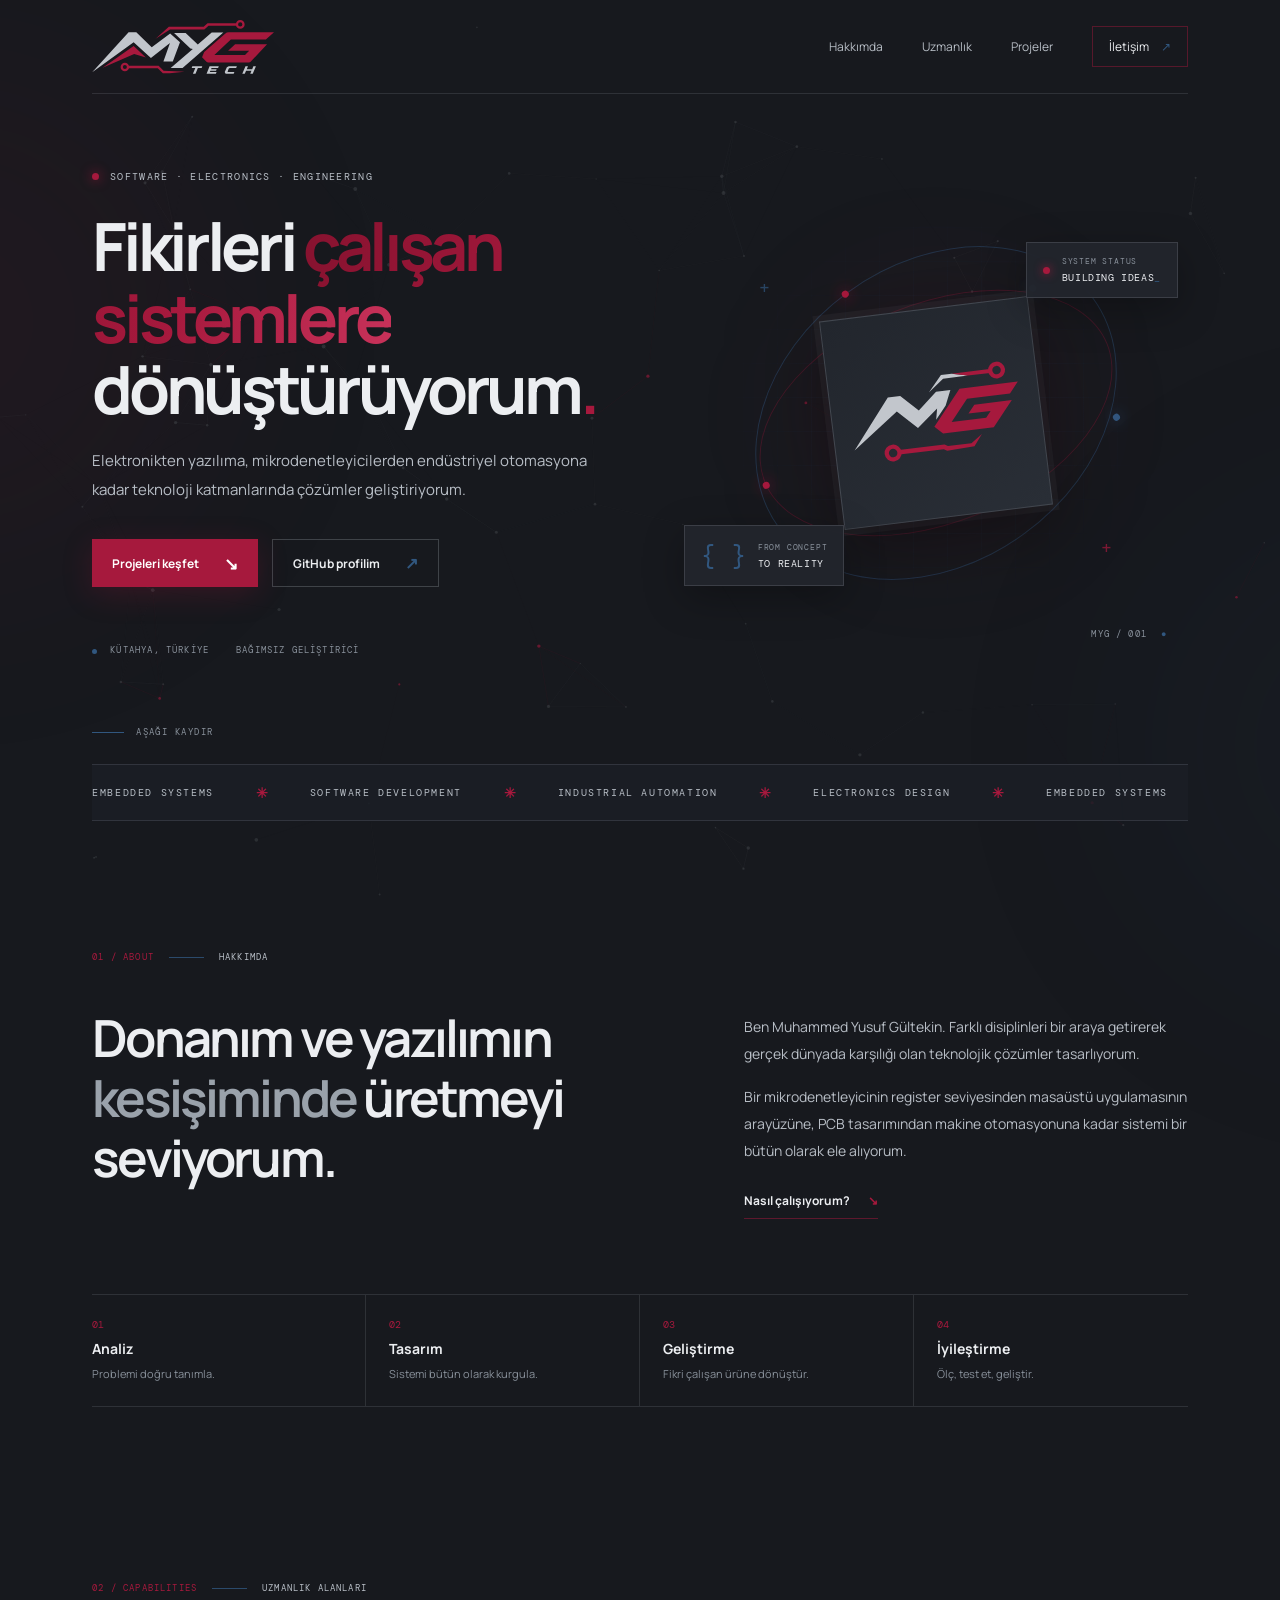
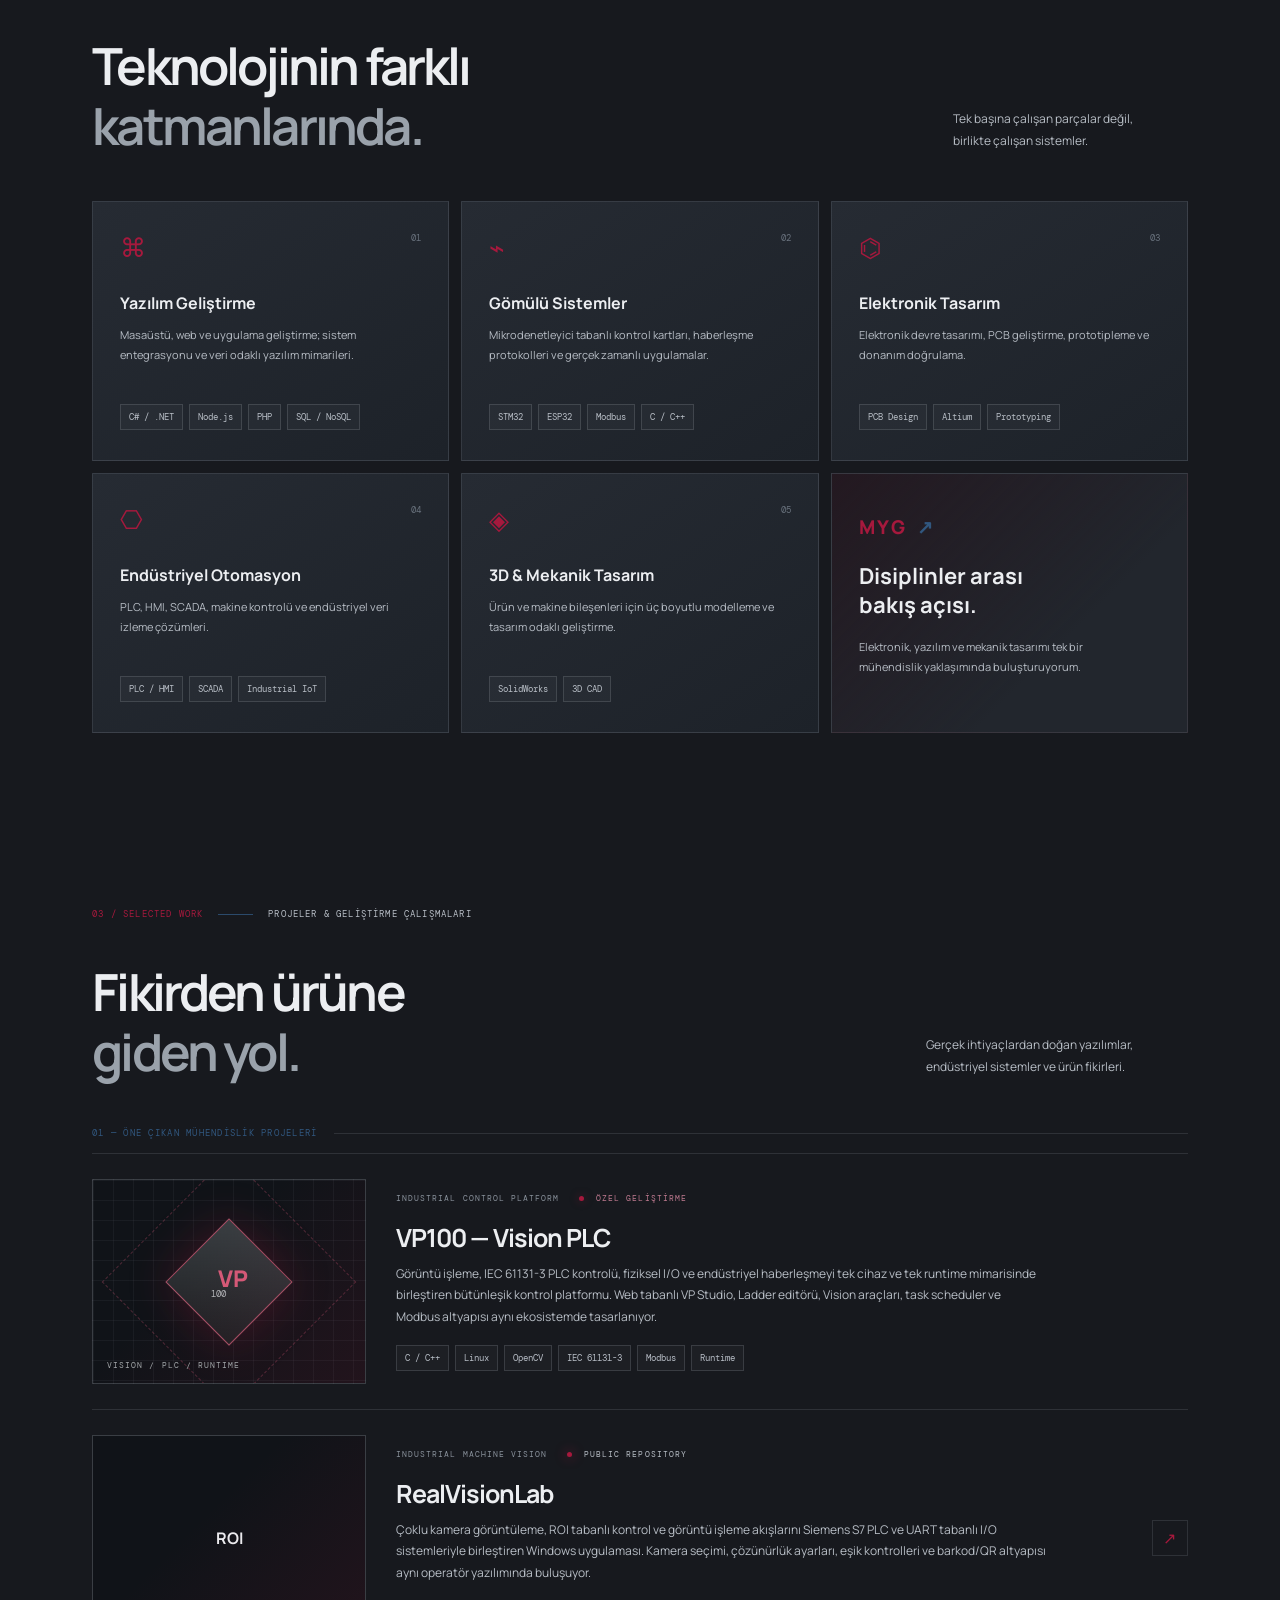
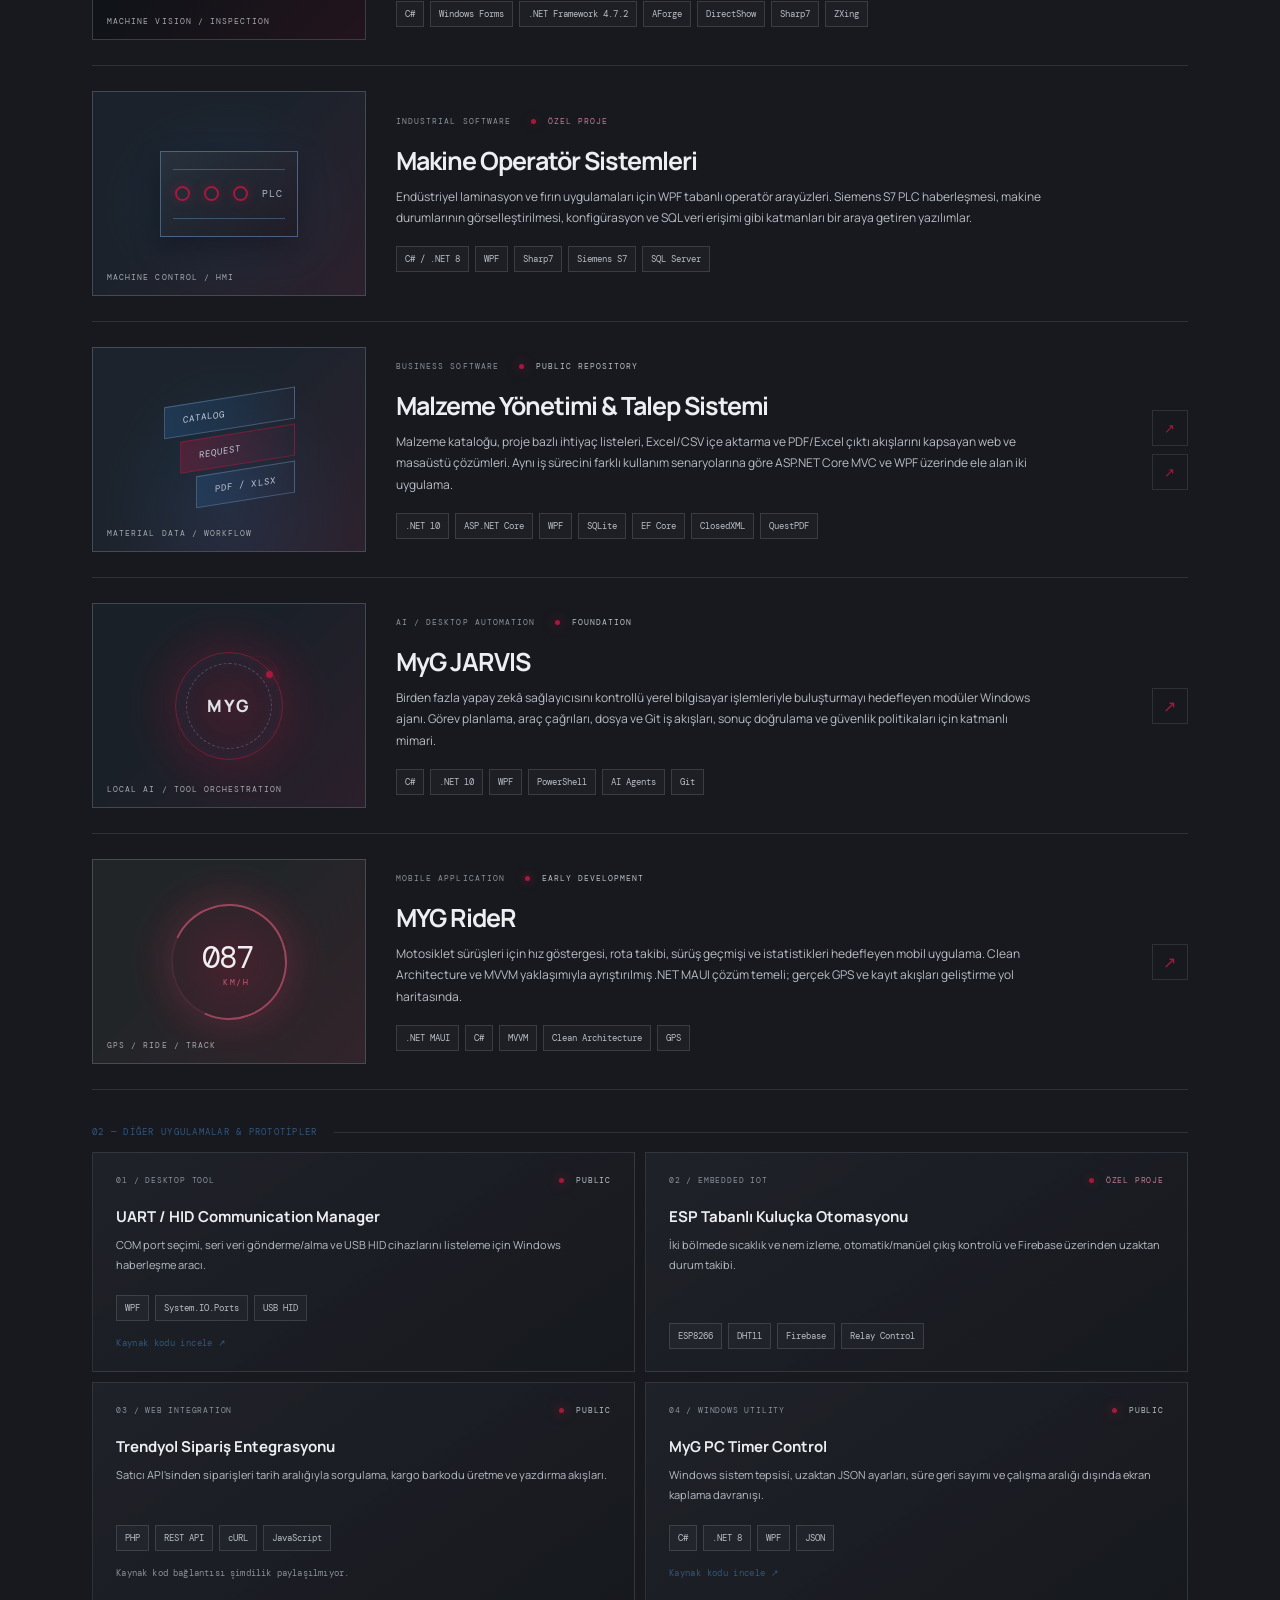
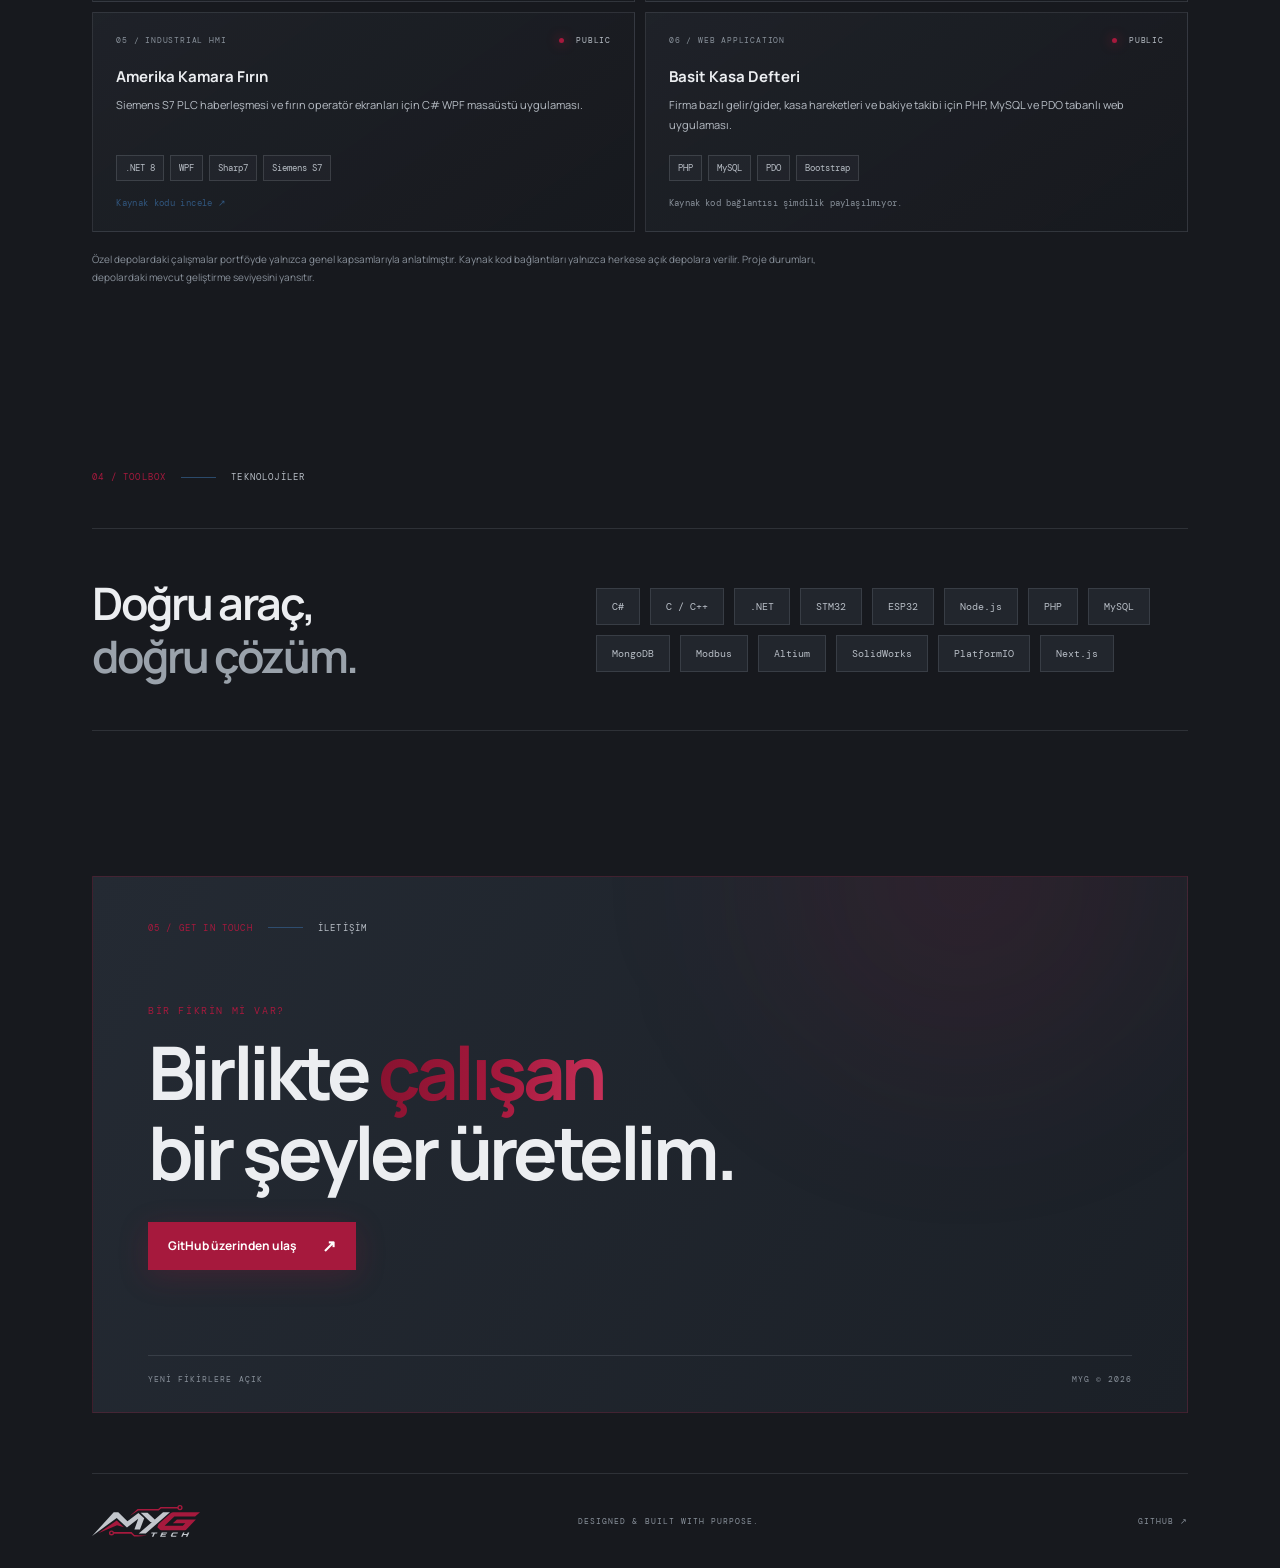
==== commit 29d208be: "Add RealVisionLab to engineering portfolio" ====
--- a/index.html
+++ b/index.html
@@ -87,6 +87,7 @@
         <div class="project-group-label"><span>01 — ÖNE ÇIKAN MÜHENDİSLİK PROJELERİ</span><i></i></div>
         <div class="project-list">
           <article class="project-card"><div class="project-visual vp-visual"><div class="chip-lines"></div><div class="chip"><span>VP</span><small>100</small></div><div class="visual-caption">VISION / PLC / RUNTIME</div></div><div class="project-info"><div class="project-top"><span>INDUSTRIAL CONTROL PLATFORM</span><span class="status status-private"><i></i> ÖZEL GELİŞTİRME</span></div><h3>VP100 — Vision PLC</h3><p>Görüntü işleme, IEC 61131-3 PLC kontrolü, fiziksel I/O ve endüstriyel haberleşmeyi tek cihaz ve tek runtime mimarisinde birleştiren bütünleşik kontrol platformu. Web tabanlı VP Studio, Ladder editörü, Vision araçları, task scheduler ve Modbus altyapısı aynı ekosistemde tasarlanıyor.</p><div class="tags"><span>C / C++</span><span>Linux</span><span>OpenCV</span><span>IEC 61131-3</span><span>Modbus</span><span>Runtime</span></div></div></article>
+          <article class="project-card"><div class="project-visual realvision-visual"><div class="vision-target"><i></i><i></i><i></i><b>ROI</b></div><div class="visual-caption">MACHINE VISION / INSPECTION</div></div><div class="project-info"><div class="project-top"><span>INDUSTRIAL MACHINE VISION</span><span class="status"><i></i> PUBLIC REPOSITORY</span></div><h3>RealVisionLab</h3><p>Çoklu kamera görüntüleme, ROI tabanlı kontrol ve görüntü işleme akışlarını Siemens S7 PLC ve UART tabanlı I/O sistemleriyle birleştiren Windows uygulaması. Kamera seçimi, çözünürlük ayarları, eşik kontrolleri ve barkod/QR altyapısı aynı operatör yazılımında buluşuyor.</p><div class="tags"><span>C#</span><span>Windows Forms</span><span>.NET Framework 4.7.2</span><span>AForge</span><span>DirectShow</span><span>Sharp7</span><span>ZXing</span></div></div><a class="project-arrow" href="https://github.com/nicewo/RealVisionLab" target="_blank" rel="noreferrer" aria-label="RealVisionLab GitHub deposunu aç">↗</a></article>
           <article class="project-card"><div class="project-visual machine-visual"><div class="machine-frame"><i></i><i></i><i></i><b>PLC</b></div><div class="visual-caption">MACHINE CONTROL / HMI</div></div><div class="project-info"><div class="project-top"><span>INDUSTRIAL SOFTWARE</span><span class="status status-private"><i></i> ÖZEL PROJE</span></div><h3>Makine Operatör Sistemleri</h3><p>Endüstriyel laminasyon ve fırın uygulamaları için WPF tabanlı operatör arayüzleri. Siemens S7 PLC haberleşmesi, makine durumlarının görselleştirilmesi, konfigürasyon ve SQL veri erişimi gibi katmanları bir araya getiren yazılımlar.</p><div class="tags"><span>C# / .NET 8</span><span>WPF</span><span>Sharp7</span><span>Siemens S7</span><span>SQL Server</span></div></div></article>
           <article class="project-card"><div class="project-visual material-visual"><div class="material-stack"><span>CATALOG</span><span>REQUEST</span><span>PDF / XLSX</span></div><div class="visual-caption">MATERIAL DATA / WORKFLOW</div></div><div class="project-info"><div class="project-top"><span>BUSINESS SOFTWARE</span><span class="status"><i></i> PUBLIC REPOSITORY</span></div><h3>Malzeme Yönetimi & Talep Sistemi</h3><p>Malzeme kataloğu, proje bazlı ihtiyaç listeleri, Excel/CSV içe aktarma ve PDF/Excel çıktı akışlarını kapsayan web ve masaüstü çözümleri. Aynı iş sürecini farklı kullanım senaryolarına göre ASP.NET Core MVC ve WPF üzerinde ele alan iki uygulama.</p><div class="tags"><span>.NET 10</span><span>ASP.NET Core</span><span>WPF</span><span>SQLite</span><span>EF Core</span><span>ClosedXML</span><span>QuestPDF</span></div></div><div class="project-links"><a class="project-arrow" href="https://github.com/nicewo/MalzemeTalep" target="_blank" rel="noreferrer" aria-label="MalzemeTalep deposunu aç">↗</a><a class="project-arrow" href="https://github.com/nicewo/DataMalzemeTalep" target="_blank" rel="noreferrer" aria-label="DataMalzemeTalep deposunu aç">↗</a></div></article>
           <article class="project-card"><div class="project-visual agent-visual"><div class="agent-orb"><span>MYG</span><i></i></div><div class="visual-caption">LOCAL AI / TOOL ORCHESTRATION</div></div><div class="project-info"><div class="project-top"><span>AI / DESKTOP AUTOMATION</span><span class="status"><i></i> FOUNDATION</span></div><h3>MyG JARVIS</h3><p>Birden fazla yapay zekâ sağlayıcısını kontrollü yerel bilgisayar işlemleriyle buluşturmayı hedefleyen modüler Windows ajanı. Görev planlama, araç çağrıları, dosya ve Git iş akışları, sonuç doğrulama ve güvenlik politikaları için katmanlı mimari.</p><div class="tags"><span>C#</span><span>.NET 10</span><span>WPF</span><span>PowerShell</span><span>AI Agents</span><span>Git</span></div></div><a class="project-arrow" href="https://github.com/nicewo/MyG.JARVIS" target="_blank" rel="noreferrer" aria-label="MyG JARVIS deposunu aç">↗</a></article>
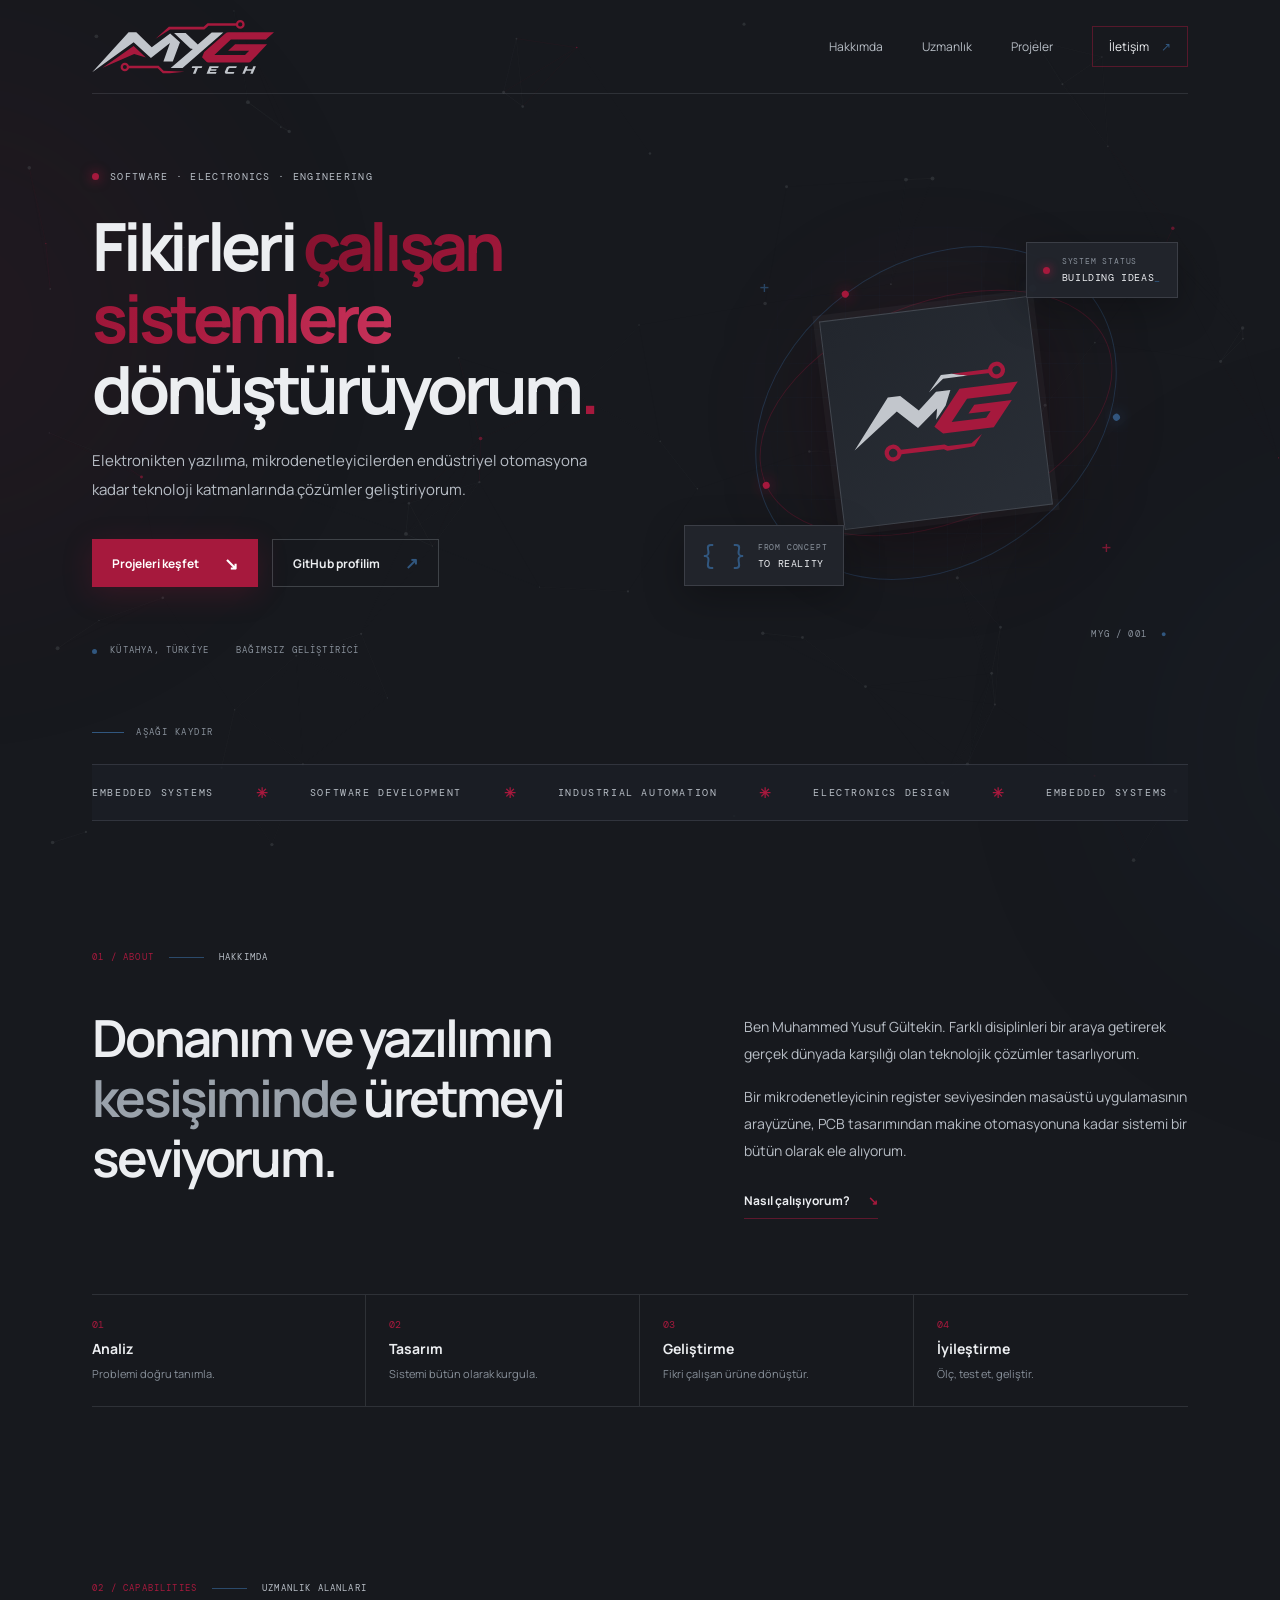
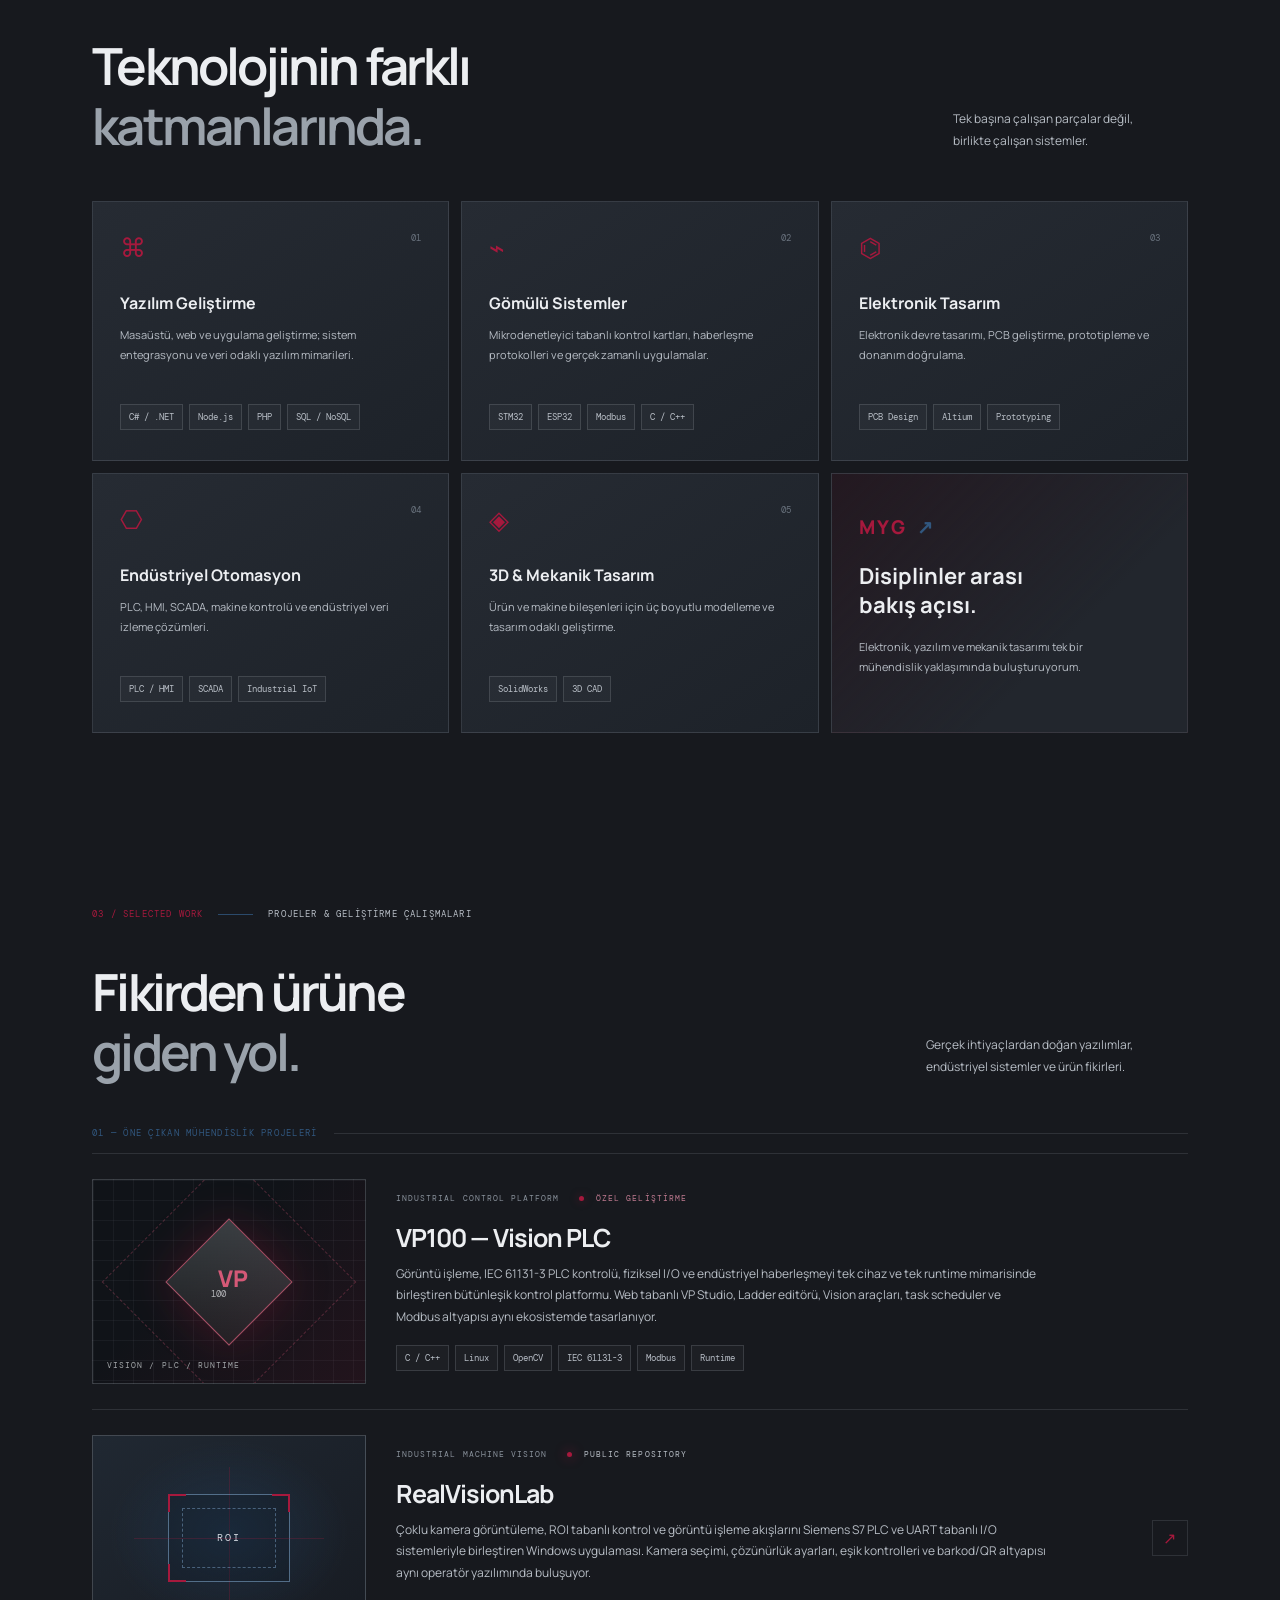
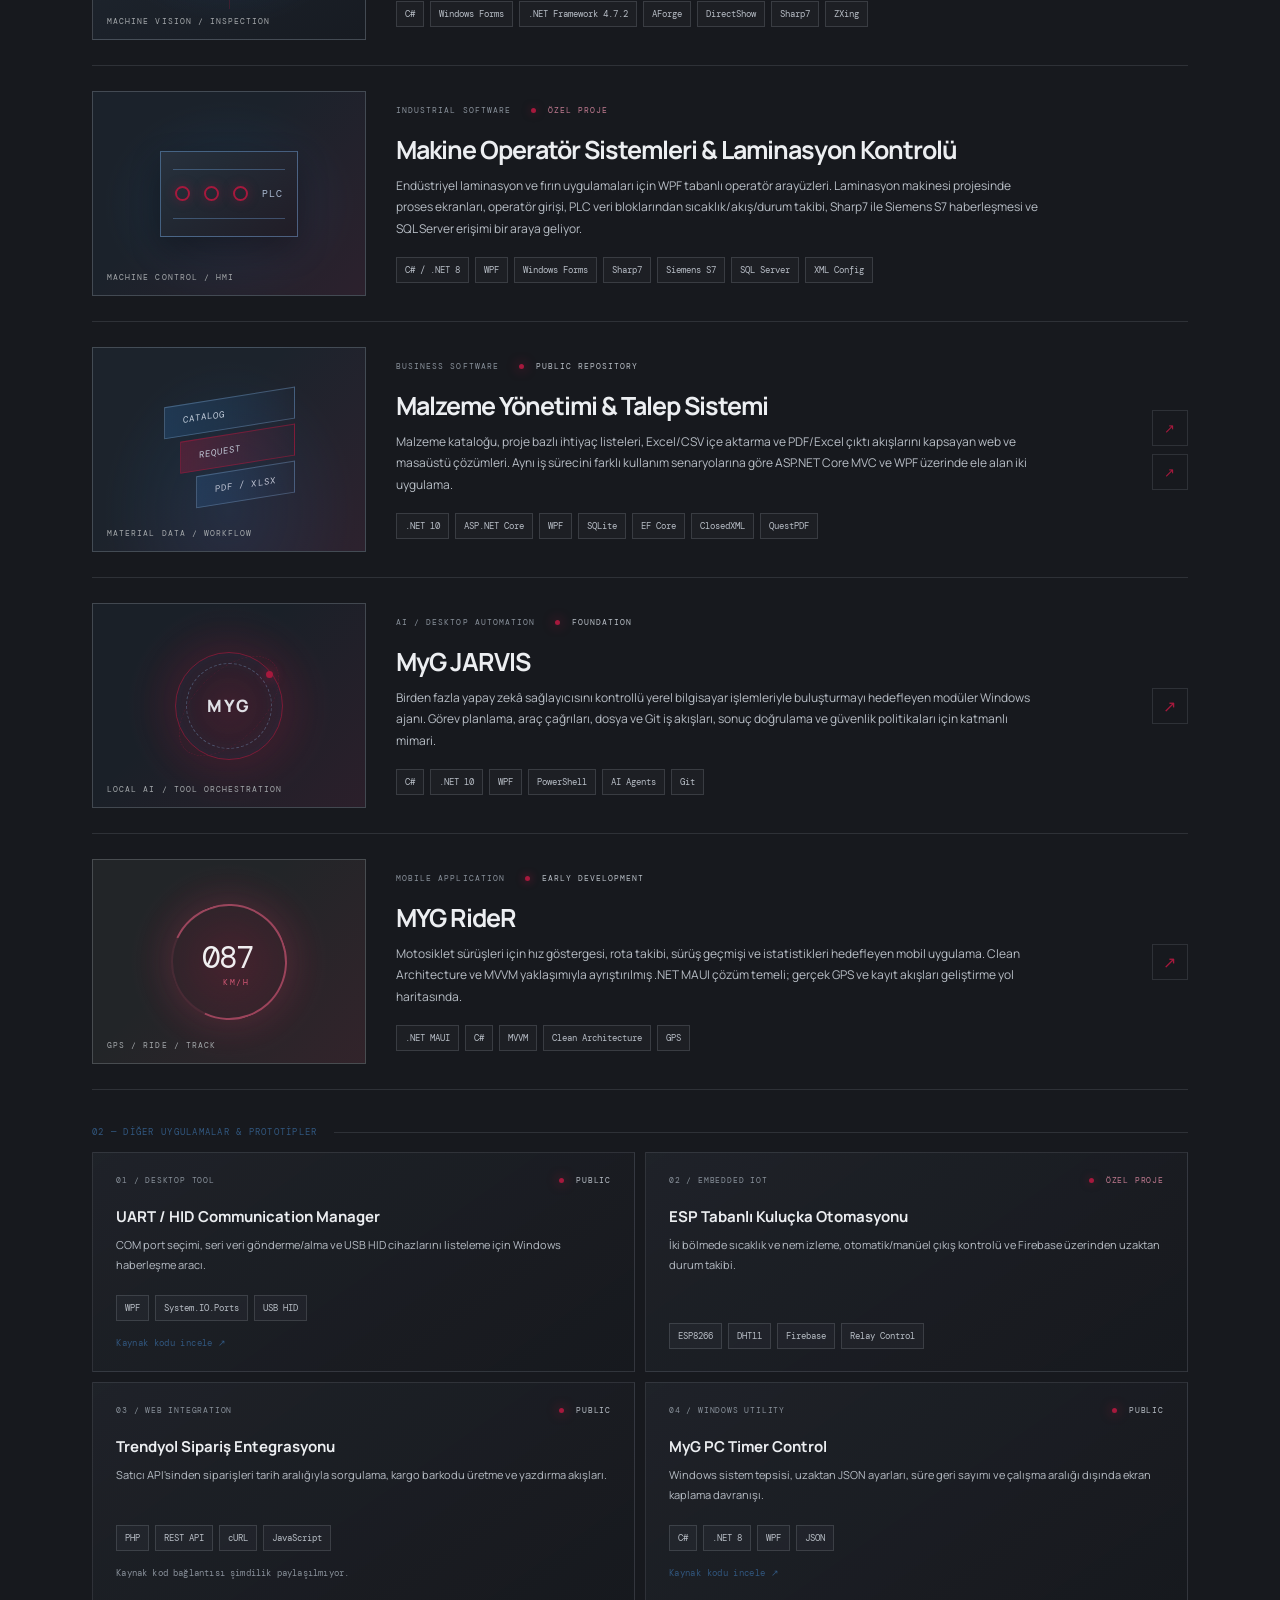
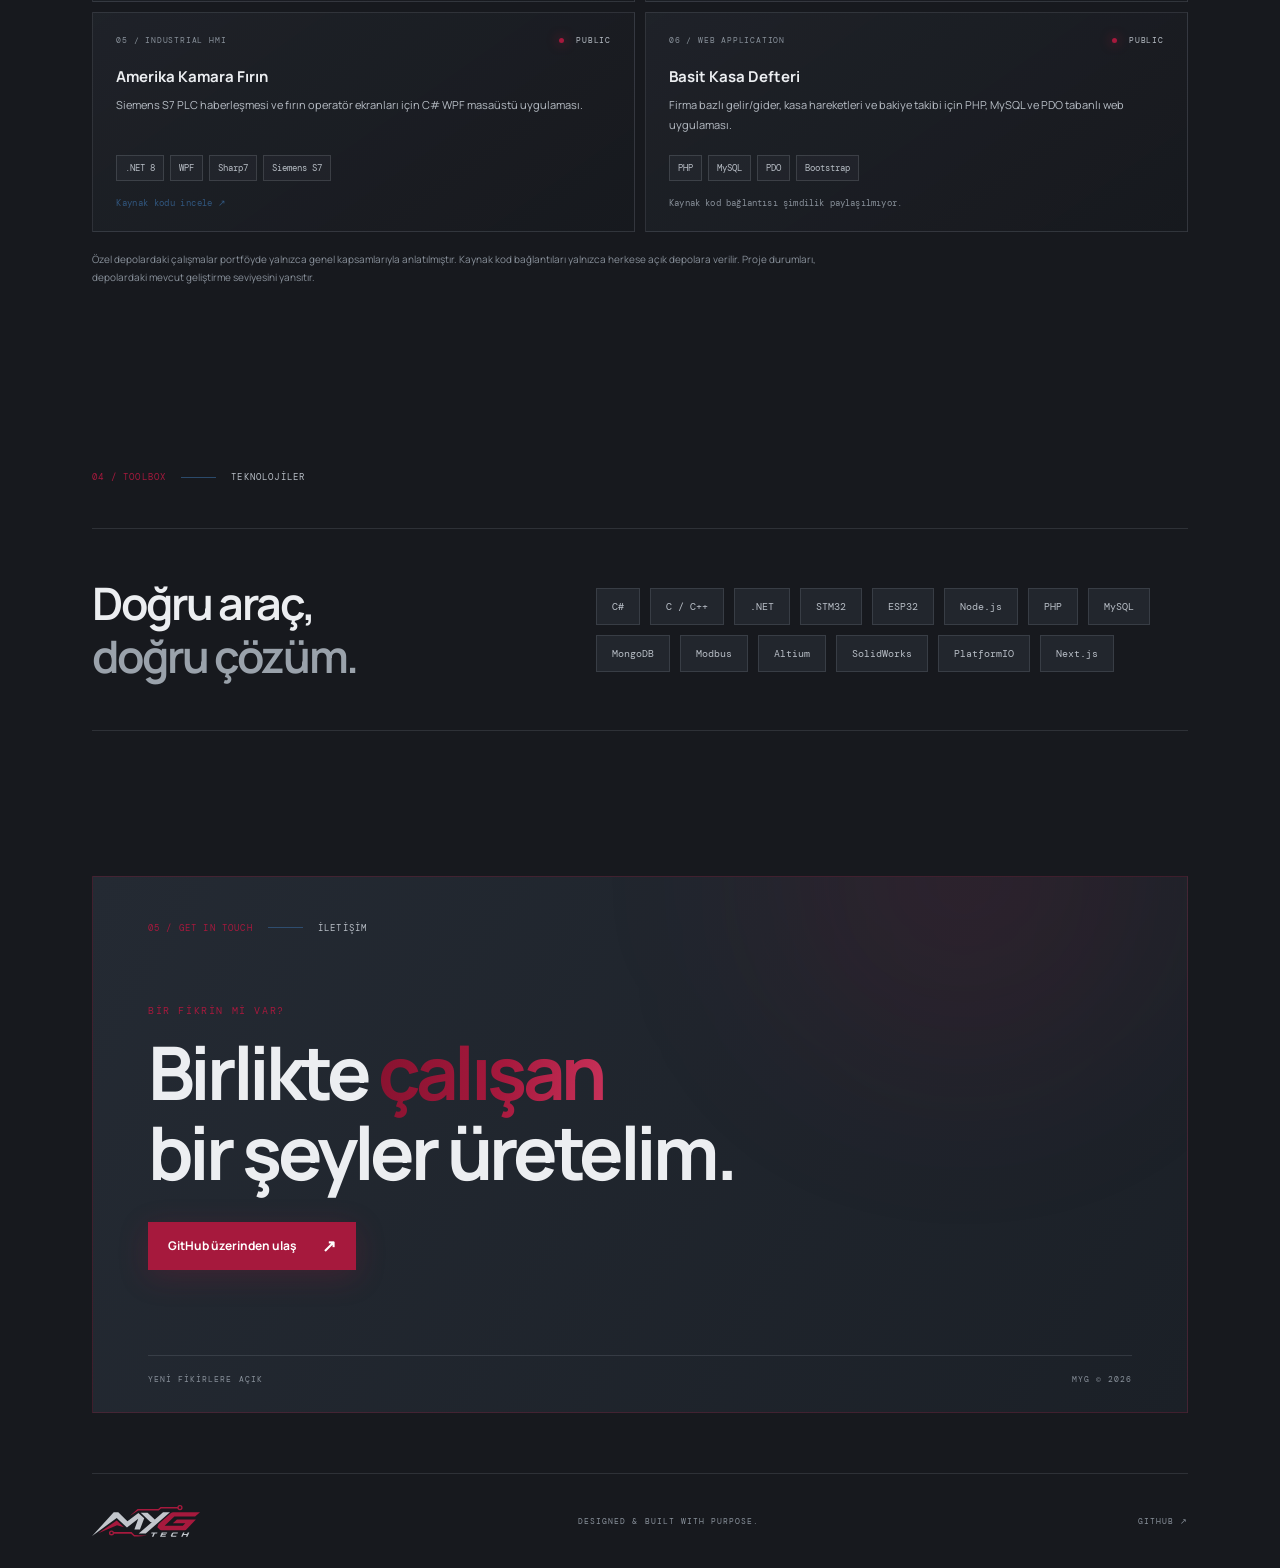
==== commit cd89ca1d: "Expand lamination machine project portfolio entry" ====
--- a/index.html
+++ b/index.html
@@ -88,7 +88,7 @@
         <div class="project-list">
           <article class="project-card"><div class="project-visual vp-visual"><div class="chip-lines"></div><div class="chip"><span>VP</span><small>100</small></div><div class="visual-caption">VISION / PLC / RUNTIME</div></div><div class="project-info"><div class="project-top"><span>INDUSTRIAL CONTROL PLATFORM</span><span class="status status-private"><i></i> ÖZEL GELİŞTİRME</span></div><h3>VP100 — Vision PLC</h3><p>Görüntü işleme, IEC 61131-3 PLC kontrolü, fiziksel I/O ve endüstriyel haberleşmeyi tek cihaz ve tek runtime mimarisinde birleştiren bütünleşik kontrol platformu. Web tabanlı VP Studio, Ladder editörü, Vision araçları, task scheduler ve Modbus altyapısı aynı ekosistemde tasarlanıyor.</p><div class="tags"><span>C / C++</span><span>Linux</span><span>OpenCV</span><span>IEC 61131-3</span><span>Modbus</span><span>Runtime</span></div></div></article>
           <article class="project-card"><div class="project-visual realvision-visual"><div class="vision-target"><i></i><i></i><i></i><b>ROI</b></div><div class="visual-caption">MACHINE VISION / INSPECTION</div></div><div class="project-info"><div class="project-top"><span>INDUSTRIAL MACHINE VISION</span><span class="status"><i></i> PUBLIC REPOSITORY</span></div><h3>RealVisionLab</h3><p>Çoklu kamera görüntüleme, ROI tabanlı kontrol ve görüntü işleme akışlarını Siemens S7 PLC ve UART tabanlı I/O sistemleriyle birleştiren Windows uygulaması. Kamera seçimi, çözünürlük ayarları, eşik kontrolleri ve barkod/QR altyapısı aynı operatör yazılımında buluşuyor.</p><div class="tags"><span>C#</span><span>Windows Forms</span><span>.NET Framework 4.7.2</span><span>AForge</span><span>DirectShow</span><span>Sharp7</span><span>ZXing</span></div></div><a class="project-arrow" href="https://github.com/nicewo/RealVisionLab" target="_blank" rel="noreferrer" aria-label="RealVisionLab GitHub deposunu aç">↗</a></article>
-          <article class="project-card"><div class="project-visual machine-visual"><div class="machine-frame"><i></i><i></i><i></i><b>PLC</b></div><div class="visual-caption">MACHINE CONTROL / HMI</div></div><div class="project-info"><div class="project-top"><span>INDUSTRIAL SOFTWARE</span><span class="status status-private"><i></i> ÖZEL PROJE</span></div><h3>Makine Operatör Sistemleri</h3><p>Endüstriyel laminasyon ve fırın uygulamaları için WPF tabanlı operatör arayüzleri. Siemens S7 PLC haberleşmesi, makine durumlarının görselleştirilmesi, konfigürasyon ve SQL veri erişimi gibi katmanları bir araya getiren yazılımlar.</p><div class="tags"><span>C# / .NET 8</span><span>WPF</span><span>Sharp7</span><span>Siemens S7</span><span>SQL Server</span></div></div></article>
+          <article class="project-card"><div class="project-visual machine-visual"><div class="machine-frame"><i></i><i></i><i></i><b>PLC</b></div><div class="visual-caption">MACHINE CONTROL / HMI</div></div><div class="project-info"><div class="project-top"><span>INDUSTRIAL SOFTWARE</span><span class="status status-private"><i></i> ÖZEL PROJE</span></div><h3>Makine Operatör Sistemleri & Laminasyon Kontrolü</h3><p>Endüstriyel laminasyon ve fırın uygulamaları için WPF tabanlı operatör arayüzleri. Laminasyon makinesi projesinde proses ekranları, operatör girişi, PLC veri bloklarından sıcaklık/akış/durum takibi, Sharp7 ile Siemens S7 haberleşmesi ve SQL Server erişimi bir araya geliyor.</p><div class="tags"><span>C# / .NET 8</span><span>WPF</span><span>Windows Forms</span><span>Sharp7</span><span>Siemens S7</span><span>SQL Server</span><span>XML Config</span></div></div></article>
           <article class="project-card"><div class="project-visual material-visual"><div class="material-stack"><span>CATALOG</span><span>REQUEST</span><span>PDF / XLSX</span></div><div class="visual-caption">MATERIAL DATA / WORKFLOW</div></div><div class="project-info"><div class="project-top"><span>BUSINESS SOFTWARE</span><span class="status"><i></i> PUBLIC REPOSITORY</span></div><h3>Malzeme Yönetimi & Talep Sistemi</h3><p>Malzeme kataloğu, proje bazlı ihtiyaç listeleri, Excel/CSV içe aktarma ve PDF/Excel çıktı akışlarını kapsayan web ve masaüstü çözümleri. Aynı iş sürecini farklı kullanım senaryolarına göre ASP.NET Core MVC ve WPF üzerinde ele alan iki uygulama.</p><div class="tags"><span>.NET 10</span><span>ASP.NET Core</span><span>WPF</span><span>SQLite</span><span>EF Core</span><span>ClosedXML</span><span>QuestPDF</span></div></div><div class="project-links"><a class="project-arrow" href="https://github.com/nicewo/MalzemeTalep" target="_blank" rel="noreferrer" aria-label="MalzemeTalep deposunu aç">↗</a><a class="project-arrow" href="https://github.com/nicewo/DataMalzemeTalep" target="_blank" rel="noreferrer" aria-label="DataMalzemeTalep deposunu aç">↗</a></div></article>
           <article class="project-card"><div class="project-visual agent-visual"><div class="agent-orb"><span>MYG</span><i></i></div><div class="visual-caption">LOCAL AI / TOOL ORCHESTRATION</div></div><div class="project-info"><div class="project-top"><span>AI / DESKTOP AUTOMATION</span><span class="status"><i></i> FOUNDATION</span></div><h3>MyG JARVIS</h3><p>Birden fazla yapay zekâ sağlayıcısını kontrollü yerel bilgisayar işlemleriyle buluşturmayı hedefleyen modüler Windows ajanı. Görev planlama, araç çağrıları, dosya ve Git iş akışları, sonuç doğrulama ve güvenlik politikaları için katmanlı mimari.</p><div class="tags"><span>C#</span><span>.NET 10</span><span>WPF</span><span>PowerShell</span><span>AI Agents</span><span>Git</span></div></div><a class="project-arrow" href="https://github.com/nicewo/MyG.JARVIS" target="_blank" rel="noreferrer" aria-label="MyG JARVIS deposunu aç">↗</a></article>
           <article class="project-card"><div class="project-visual rider-visual"><div class="speed-ring"><strong>087</strong><small>KM/H</small></div><div class="visual-caption">GPS / RIDE / TRACK</div></div><div class="project-info"><div class="project-top"><span>MOBILE APPLICATION</span><span class="status status-concept"><i></i> EARLY DEVELOPMENT</span></div><h3>MYG RideR</h3><p>Motosiklet sürüşleri için hız göstergesi, rota takibi, sürüş geçmişi ve istatistikleri hedefleyen mobil uygulama. Clean Architecture ve MVVM yaklaşımıyla ayrıştırılmış .NET MAUI çözüm temeli; gerçek GPS ve kayıt akışları geliştirme yol haritasında.</p><div class="tags"><span>.NET MAUI</span><span>C#</span><span>MVVM</span><span>Clean Architecture</span><span>GPS</span></div></div><a class="project-arrow" href="https://github.com/nicewo/MyGRideR" target="_blank" rel="noreferrer" aria-label="MYG RideR deposunu aç">↗</a></article>
--- a/assets/css/style.css
+++ b/assets/css/style.css
@@ -37,3 +37,15 @@
 @media(max-width:760px){.project-card{grid-template-columns:1fr 34px;gap:15px}.project-visual{grid-column:1/-1}.project-info{grid-column:1}.project-arrow,.project-links{grid-column:2;grid-row:2}.project-links{flex-direction:row;align-self:start}.project-mini-grid{grid-template-columns:1fr}.project-group-label{font-size:8px;margin-top:30px}.mini-project{min-height:200px}}
 
 .repo-note{font:9px var(--mono);color:var(--soft);margin-top:16px;letter-spacing:.02em}
+
+.realvision-visual{background:radial-gradient(ellipse at 50% 48%,rgba(35,75,117,.32),transparent 62%),linear-gradient(145deg,#202832,#171b22);position:relative;overflow:hidden}
+.realvision-visual:before,.realvision-visual:after{content:"";position:absolute;background:rgba(166,25,61,.25)}
+.realvision-visual:before{width:1px;height:70%;left:50%;top:15%}
+.realvision-visual:after{height:1px;width:70%;left:15%;top:50%}
+.vision-target{width:122px;height:88px;border:1px solid rgba(122,160,197,.6);position:relative;display:grid;place-items:center;background:rgba(12,19,27,.22)}
+.vision-target:before{content:"";position:absolute;inset:13px;border:1px dashed rgba(122,160,197,.5)}
+.vision-target i{position:absolute;width:18px;height:18px;border-color:#A6193D;border-style:solid}
+.vision-target i:nth-child(1){top:-1px;left:-1px;border-width:2px 0 0 2px}
+.vision-target i:nth-child(2){top:-1px;right:-1px;border-width:2px 2px 0 0}
+.vision-target i:nth-child(3){bottom:-1px;left:-1px;border-width:0 0 2px 2px}
+.vision-target b{font:10px var(--mono);letter-spacing:.2em;color:#d6dce4}
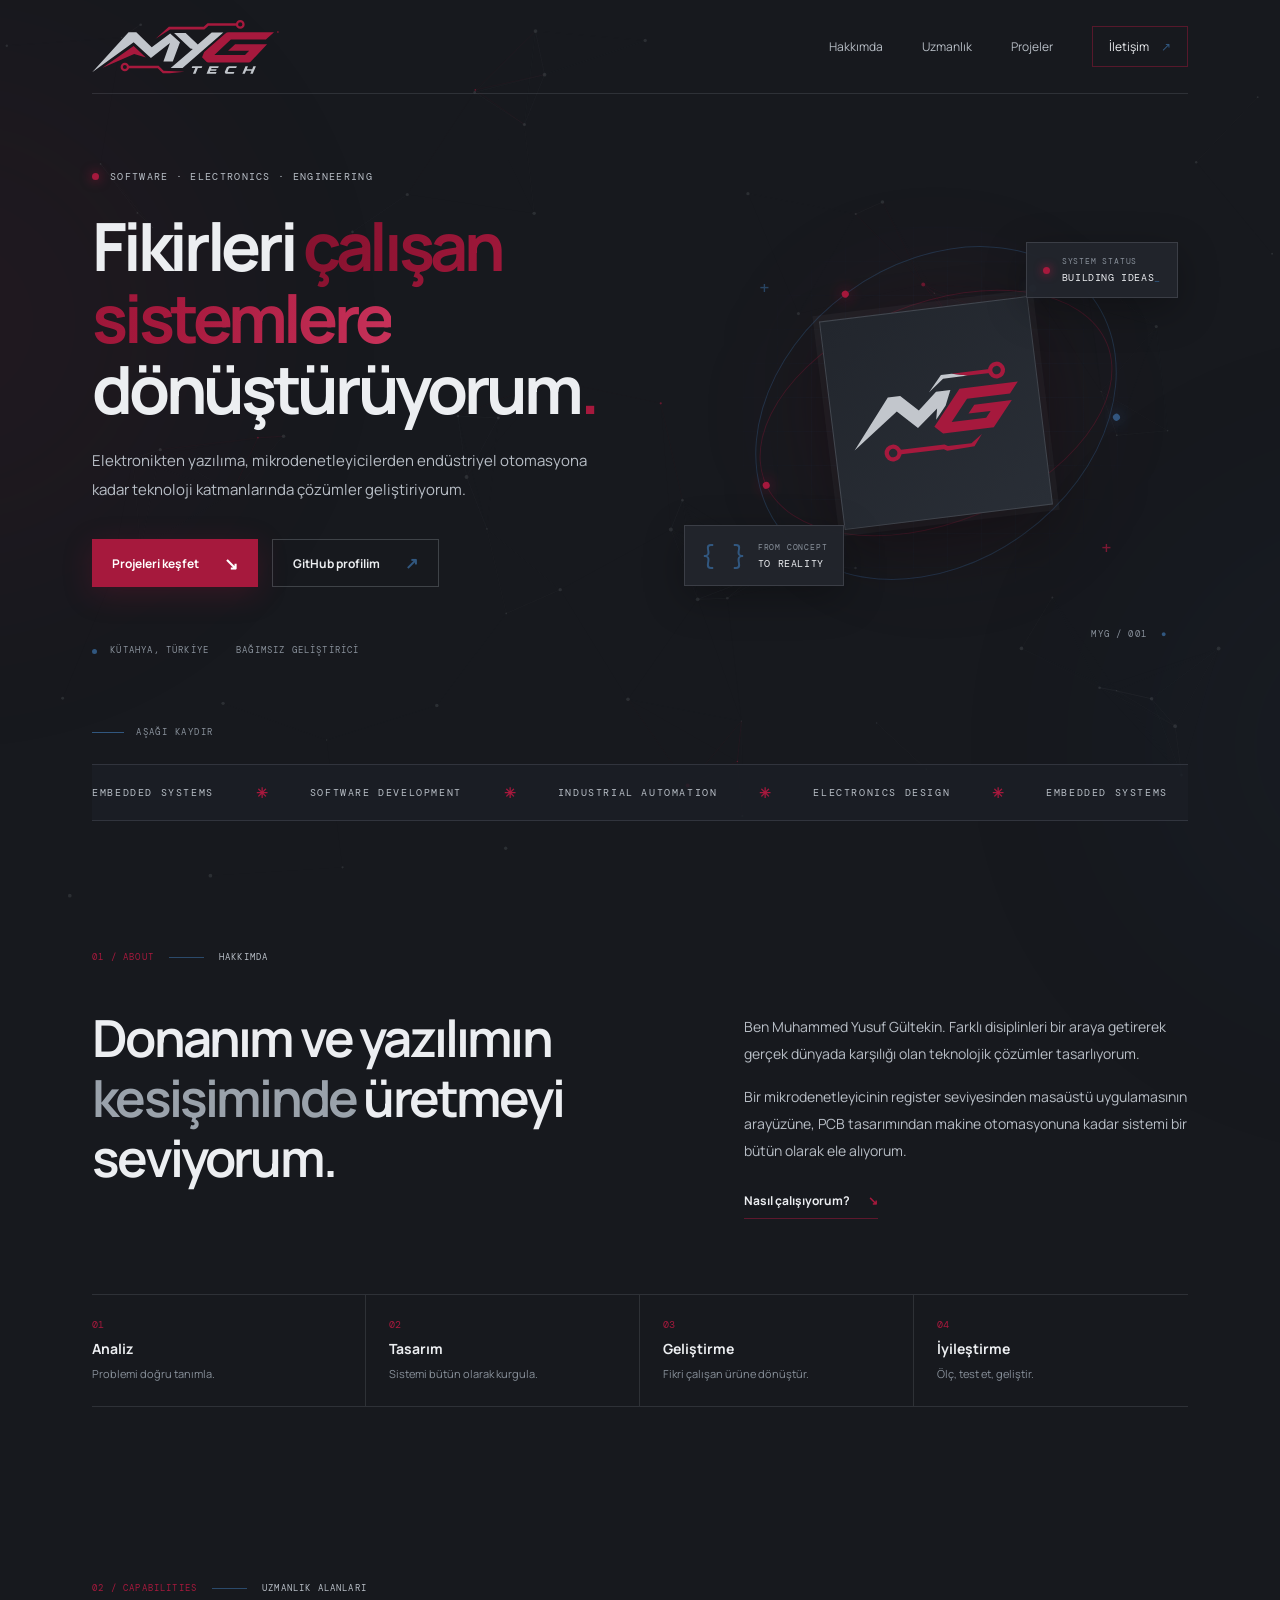
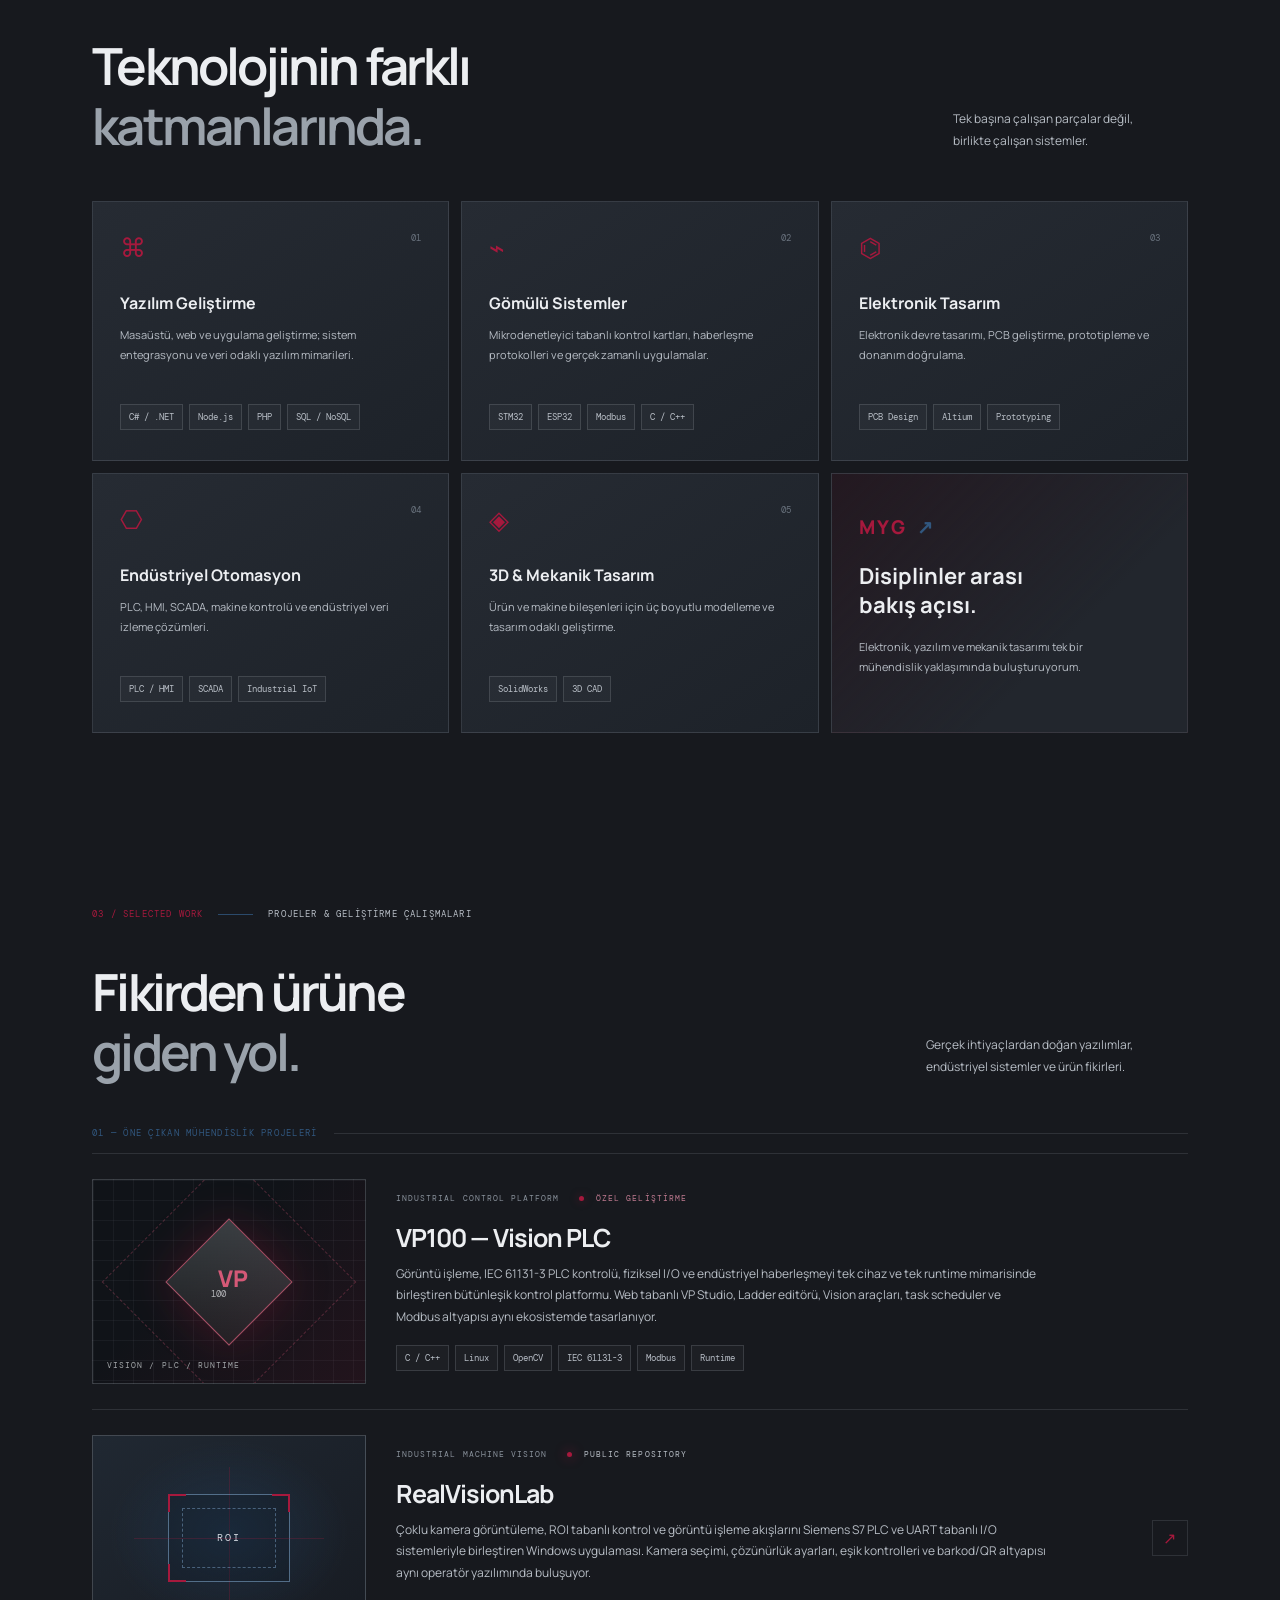
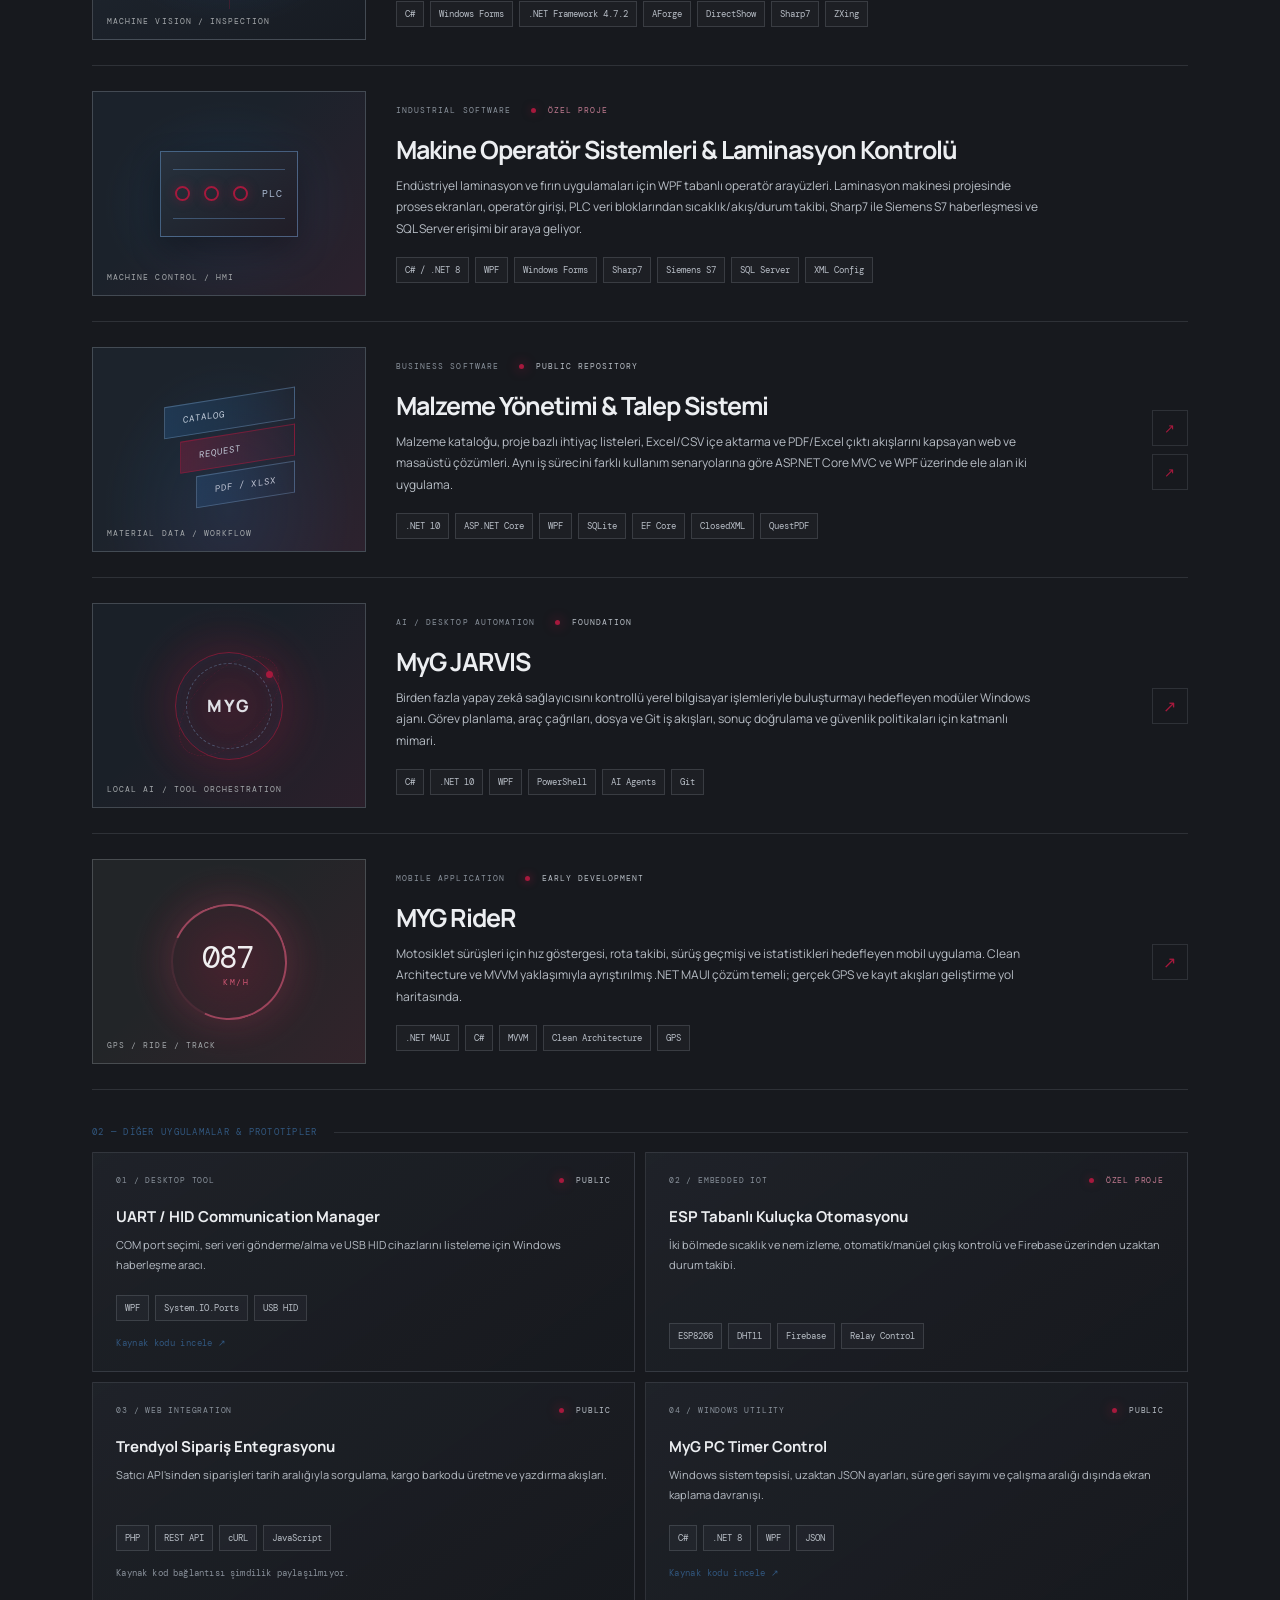
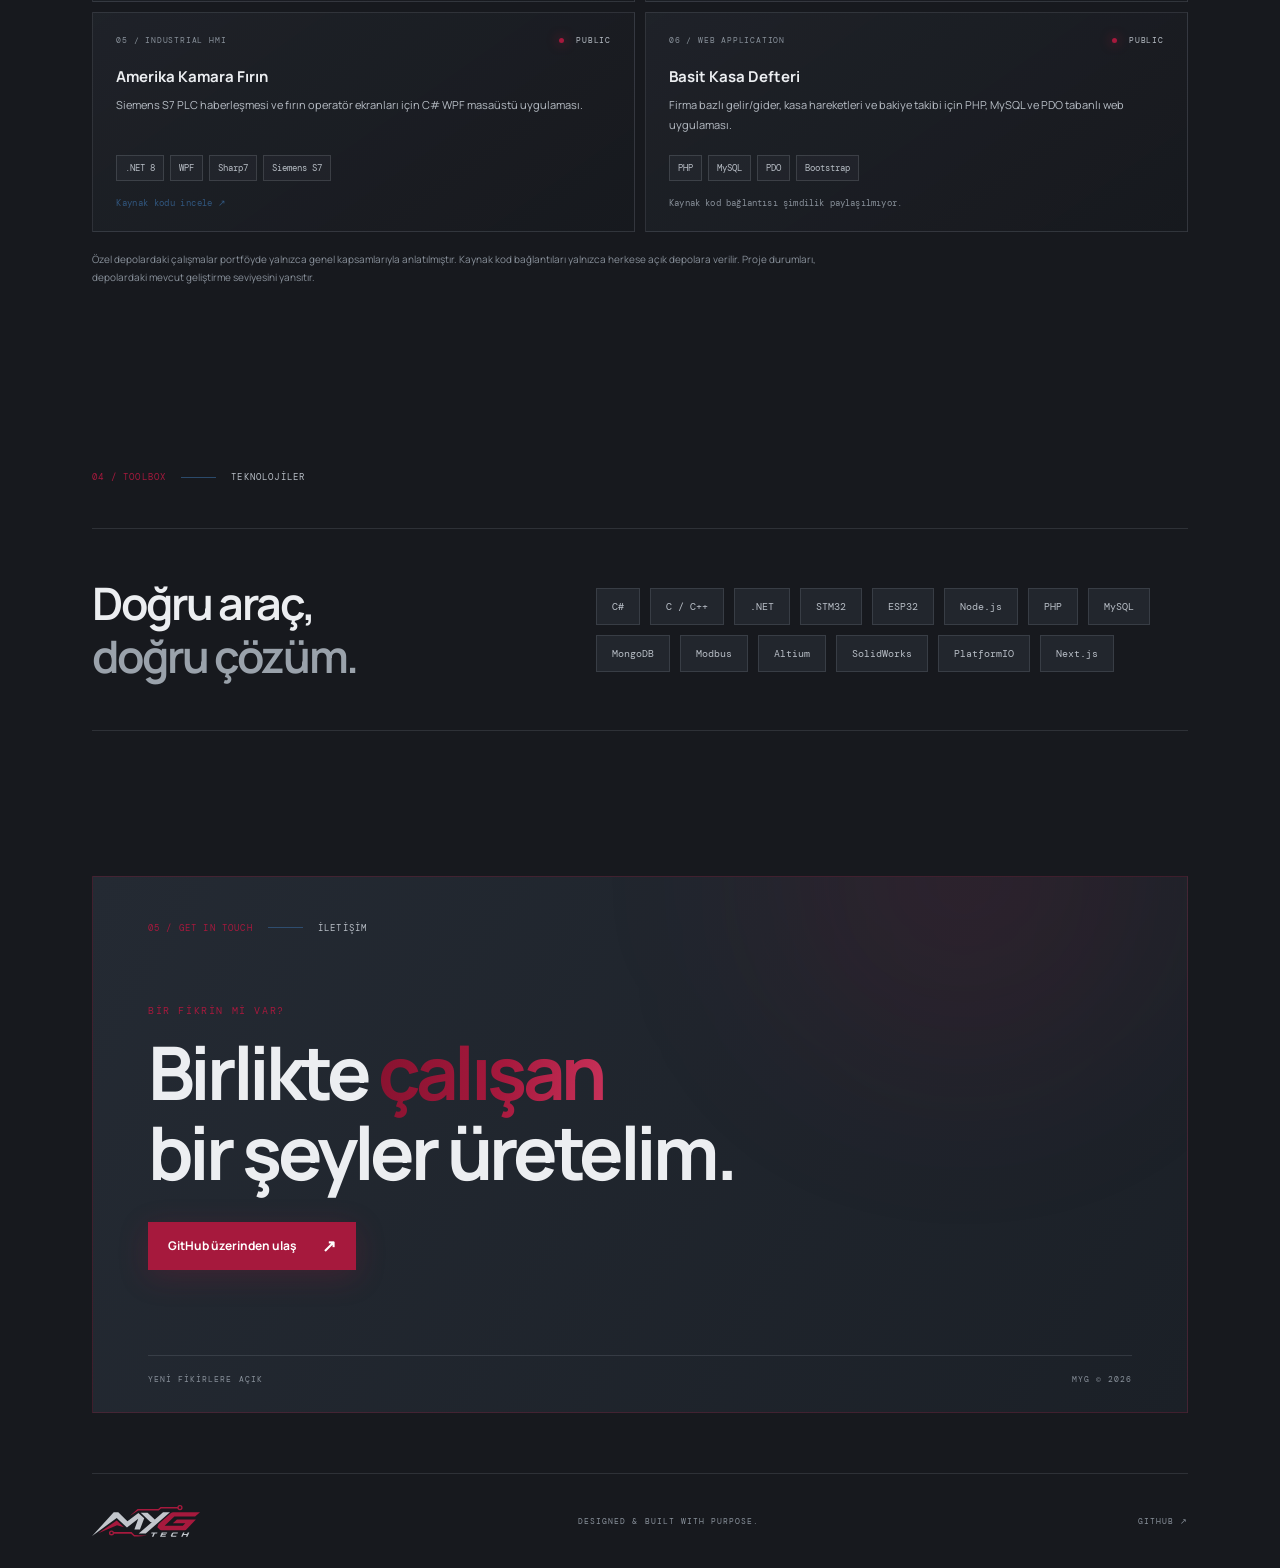
==== commit c472751c: "Prepare Firebase Hosting deploy, PWA install and private Google-auth panel - firebase.json: target s" ====
--- a/index.html
+++ b/index.html
@@ -12,6 +12,11 @@
   <link rel="icon" href="./favicon.ico" sizes="32x32">
   <link rel="icon" type="image/svg+xml" href="/assets/images/favicon.svg">
   <link rel="apple-touch-icon" href="/assets/images/apple-touch-icon.png">
+  <link rel="manifest" href="/manifest.webmanifest">
+  <meta name="mobile-web-app-capable" content="yes">
+  <meta name="apple-mobile-web-app-capable" content="yes">
+  <meta name="apple-mobile-web-app-status-bar-style" content="black-translucent">
+  <meta name="apple-mobile-web-app-title" content="MYG Tech">
   <link rel="preconnect" href="https://fonts.googleapis.com">
   <link rel="preconnect" href="https://fonts.gstatic.com" crossorigin>
   <link href="https://fonts.googleapis.com/css2?family=DM+Mono:wght@400;500&family=Manrope:wght@400;500;600;700;800&display=swap" rel="stylesheet">
@@ -110,7 +115,7 @@
 
       <section class="contact section-wrap" id="contact"><div class="contact-glow"></div><div class="section-label"><span>05 / GET IN TOUCH</span><i></i> İLETİŞİM</div><div class="contact-content"><p>Bir fikrin mi var?</p><h2>Birlikte <span class="gradient-text">çalışan</span><br>bir şeyler üretelim.</h2><a class="button button-primary" href="https://github.com/nicewo" target="_blank" rel="noreferrer">GitHub üzerinden ulaş <span>↗</span></a></div><div class="contact-bottom"><span>YENİ FİKİRLERE AÇIK</span><span>MYG © <span id="year"></span></span></div></section>
     </main>
-    <footer class="footer"><a class="brand" href="#top" aria-label="MYG Tech ana sayfa"><img src="assets/images/myg-tech-logo.svg" alt="MYG Tech" width="108" height="32"></a><span>DESIGNED & BUILT WITH PURPOSE.</span><a href="https://github.com/nicewo" target="_blank" rel="noreferrer">GITHUB ↗</a></footer>
+    <footer class="footer"><a class="brand" href="#top" aria-label="MYG Tech ana sayfa"><img src="assets/images/myg-tech-logo.svg" alt="MYG Tech" width="108" height="32"></a><span class="footer-mark">DESIGNED & BUILT WITH PURPOSE.</span><a href="https://github.com/nicewo" target="_blank" rel="noreferrer">GITHUB ↗</a></footer>
   </div>
   <script src="assets/js/main.js"></script>
 </body>
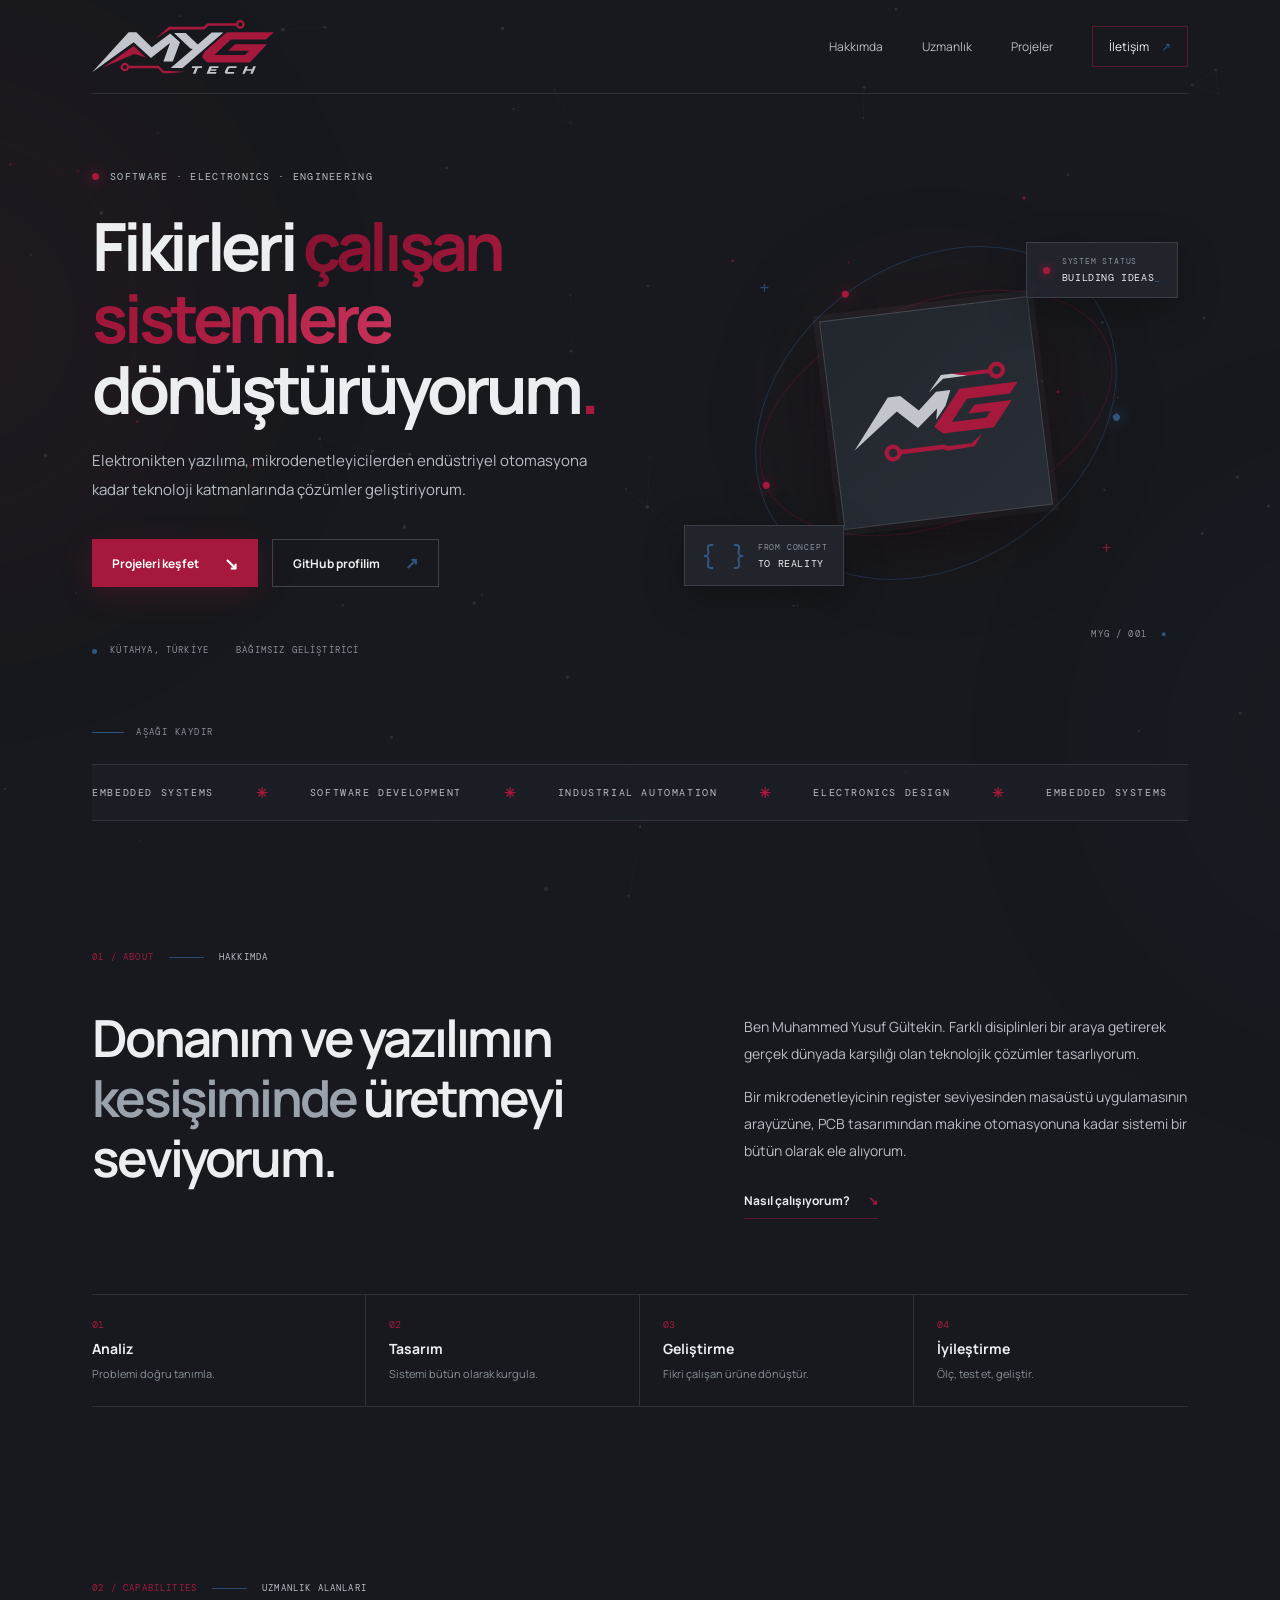
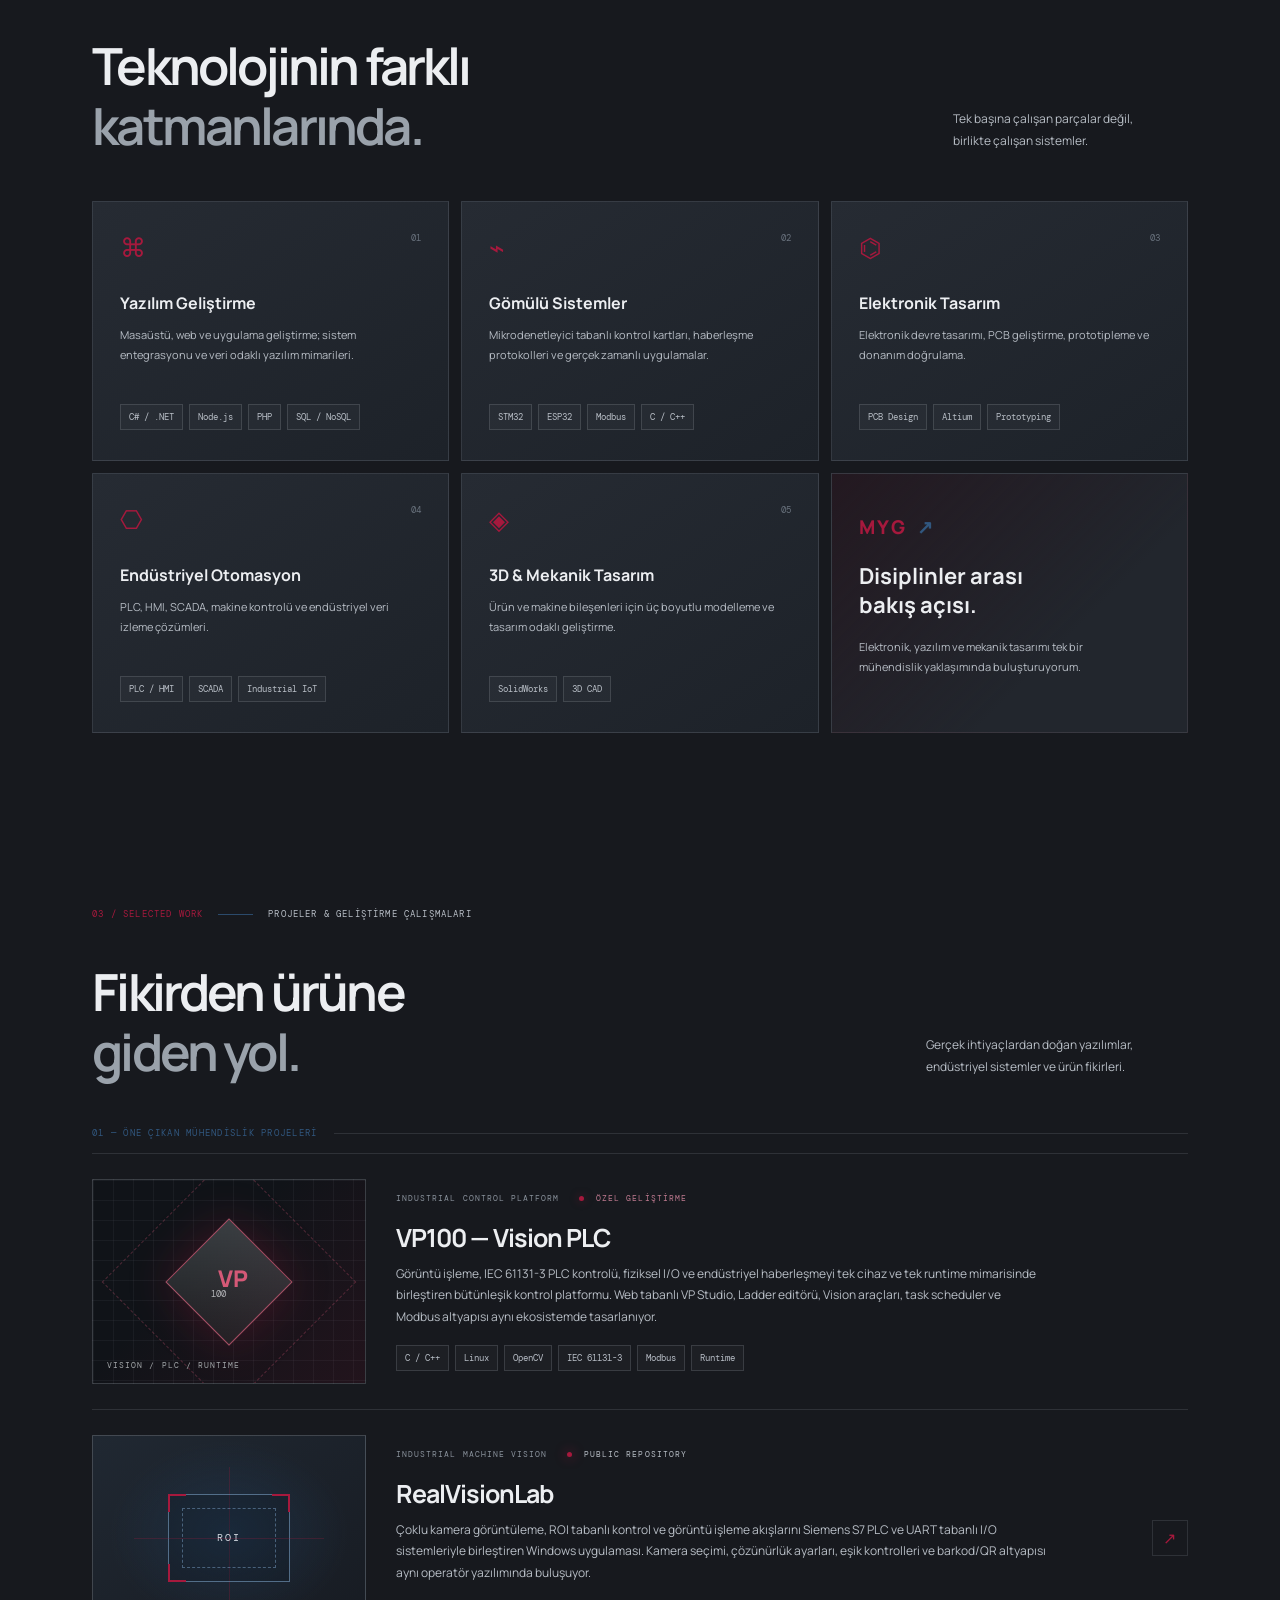
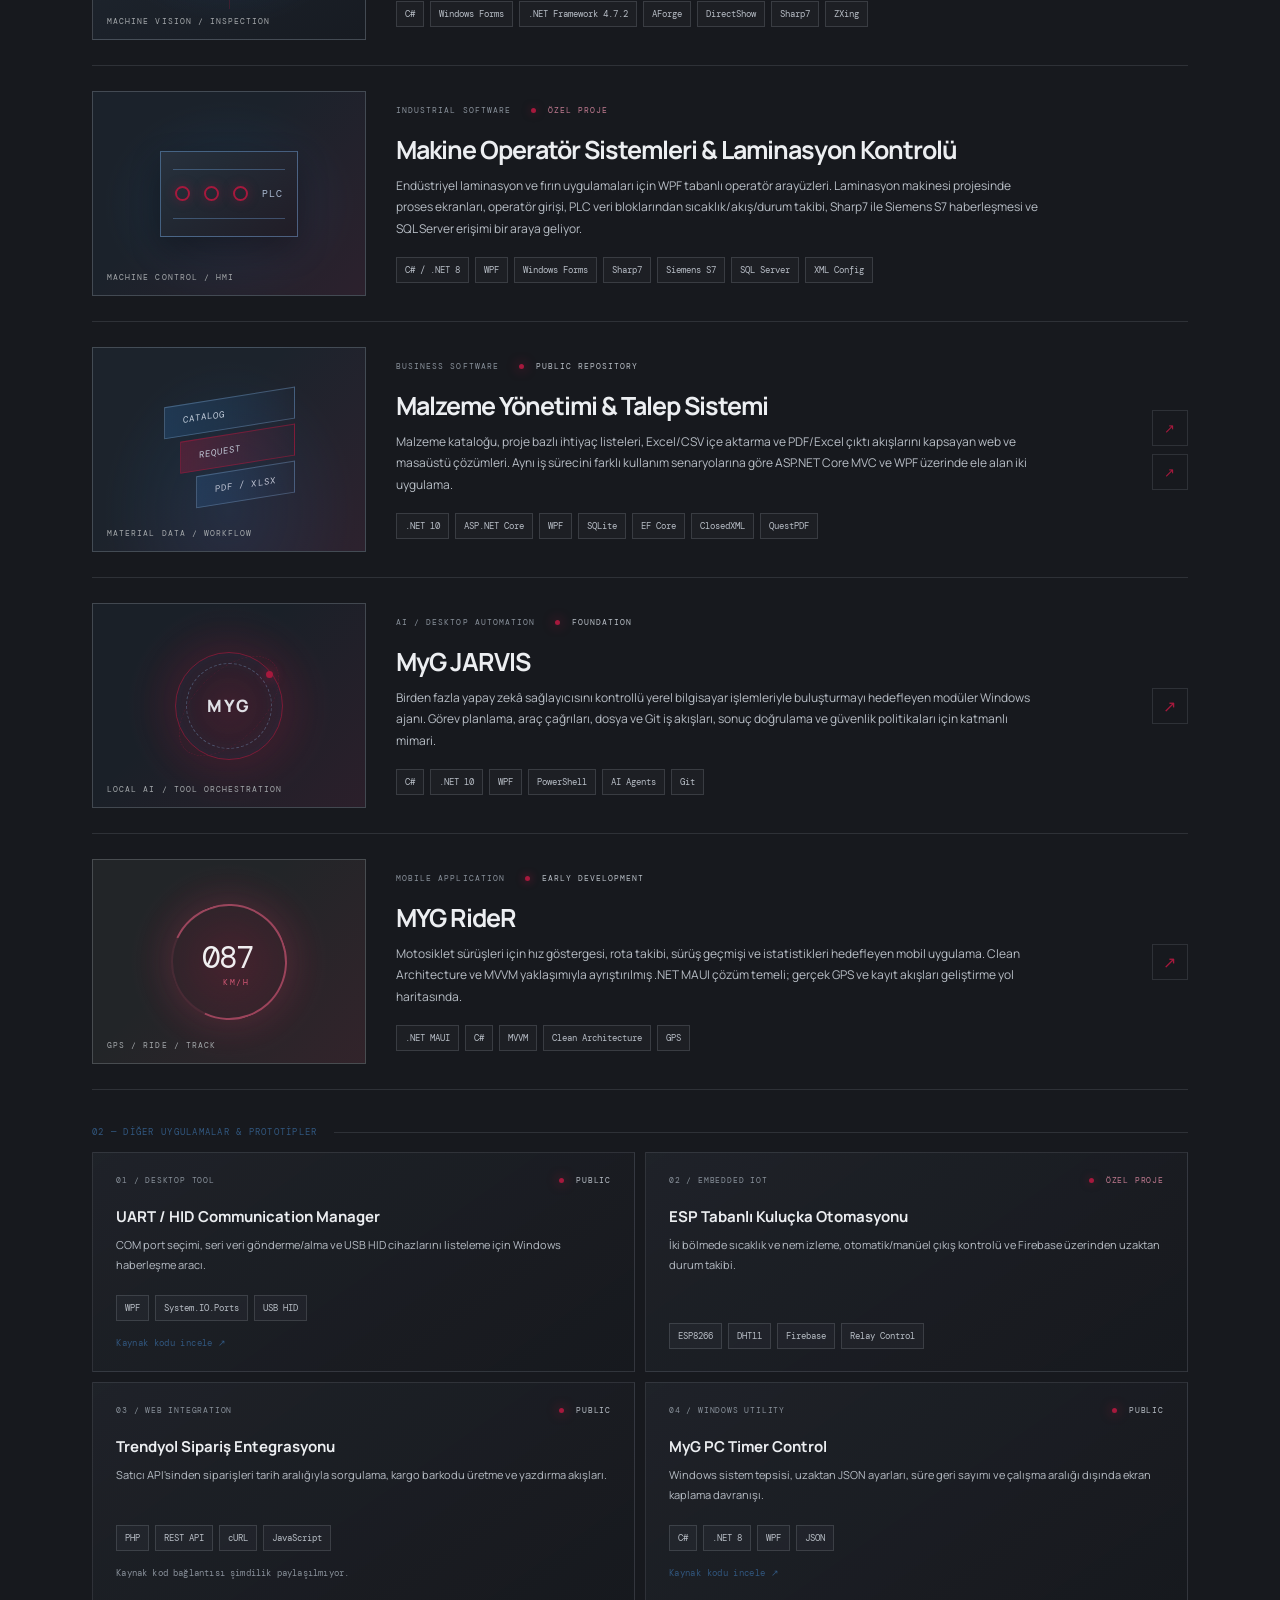
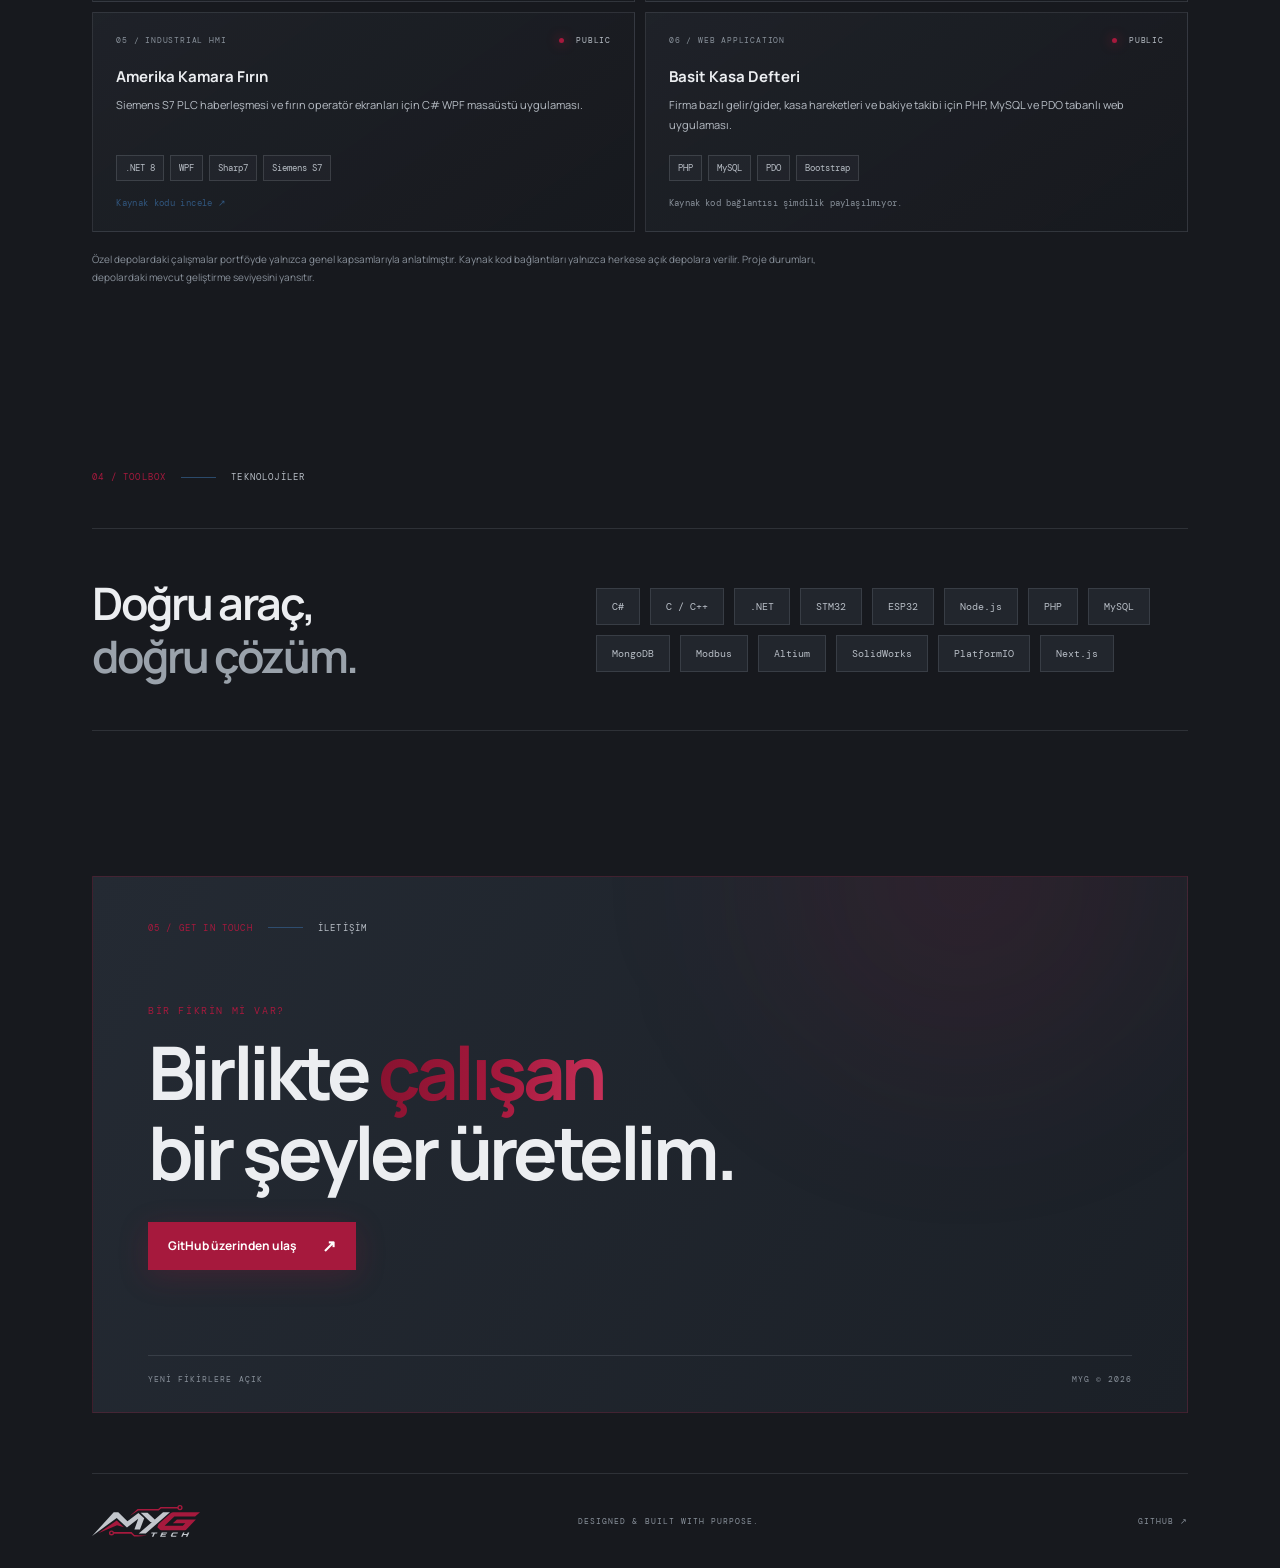
==== commit acd05375: "Stop serving stale JS/CSS/HTML to installed app Assets were cached for 1 hour, so phones kept runnin" ====
--- a/index.html
+++ b/index.html
@@ -20,7 +20,7 @@
   <link rel="preconnect" href="https://fonts.googleapis.com">
   <link rel="preconnect" href="https://fonts.gstatic.com" crossorigin>
   <link href="https://fonts.googleapis.com/css2?family=DM+Mono:wght@400;500&family=Manrope:wght@400;500;600;700;800&display=swap" rel="stylesheet">
-  <link rel="stylesheet" href="assets/css/style.css">
+  <link rel="stylesheet" href="assets/css/style.css?v=3">
 </head>
 <body>
   <div class="ambient ambient-one"></div><div class="ambient ambient-two"></div>
@@ -117,6 +117,6 @@
     </main>
     <footer class="footer"><a class="brand" href="#top" aria-label="MYG Tech ana sayfa"><img src="assets/images/myg-tech-logo.svg" alt="MYG Tech" width="108" height="32"></a><span class="footer-mark">DESIGNED & BUILT WITH PURPOSE.</span><a href="https://github.com/nicewo" target="_blank" rel="noreferrer">GITHUB ↗</a></footer>
   </div>
-  <script src="assets/js/main.js"></script>
+  <script src="assets/js/main.js?v=3"></script>
 </body>
 </html>
--- a/assets/css/style.css
+++ b/assets/css/style.css
@@ -49,3 +49,5 @@
 .vision-target i:nth-child(2){top:-1px;right:-1px;border-width:2px 2px 0 0}
 .vision-target i:nth-child(3){bottom:-1px;left:-1px;border-width:0 0 2px 2px}
 .vision-target b{font:10px var(--mono);letter-spacing:.2em;color:#d6dce4}
+/* Panel link (only on devices that signed in to the panel before) */
+.nav .nav-panel{color:var(--accent-light);font-family:var(--mono);letter-spacing:.08em}
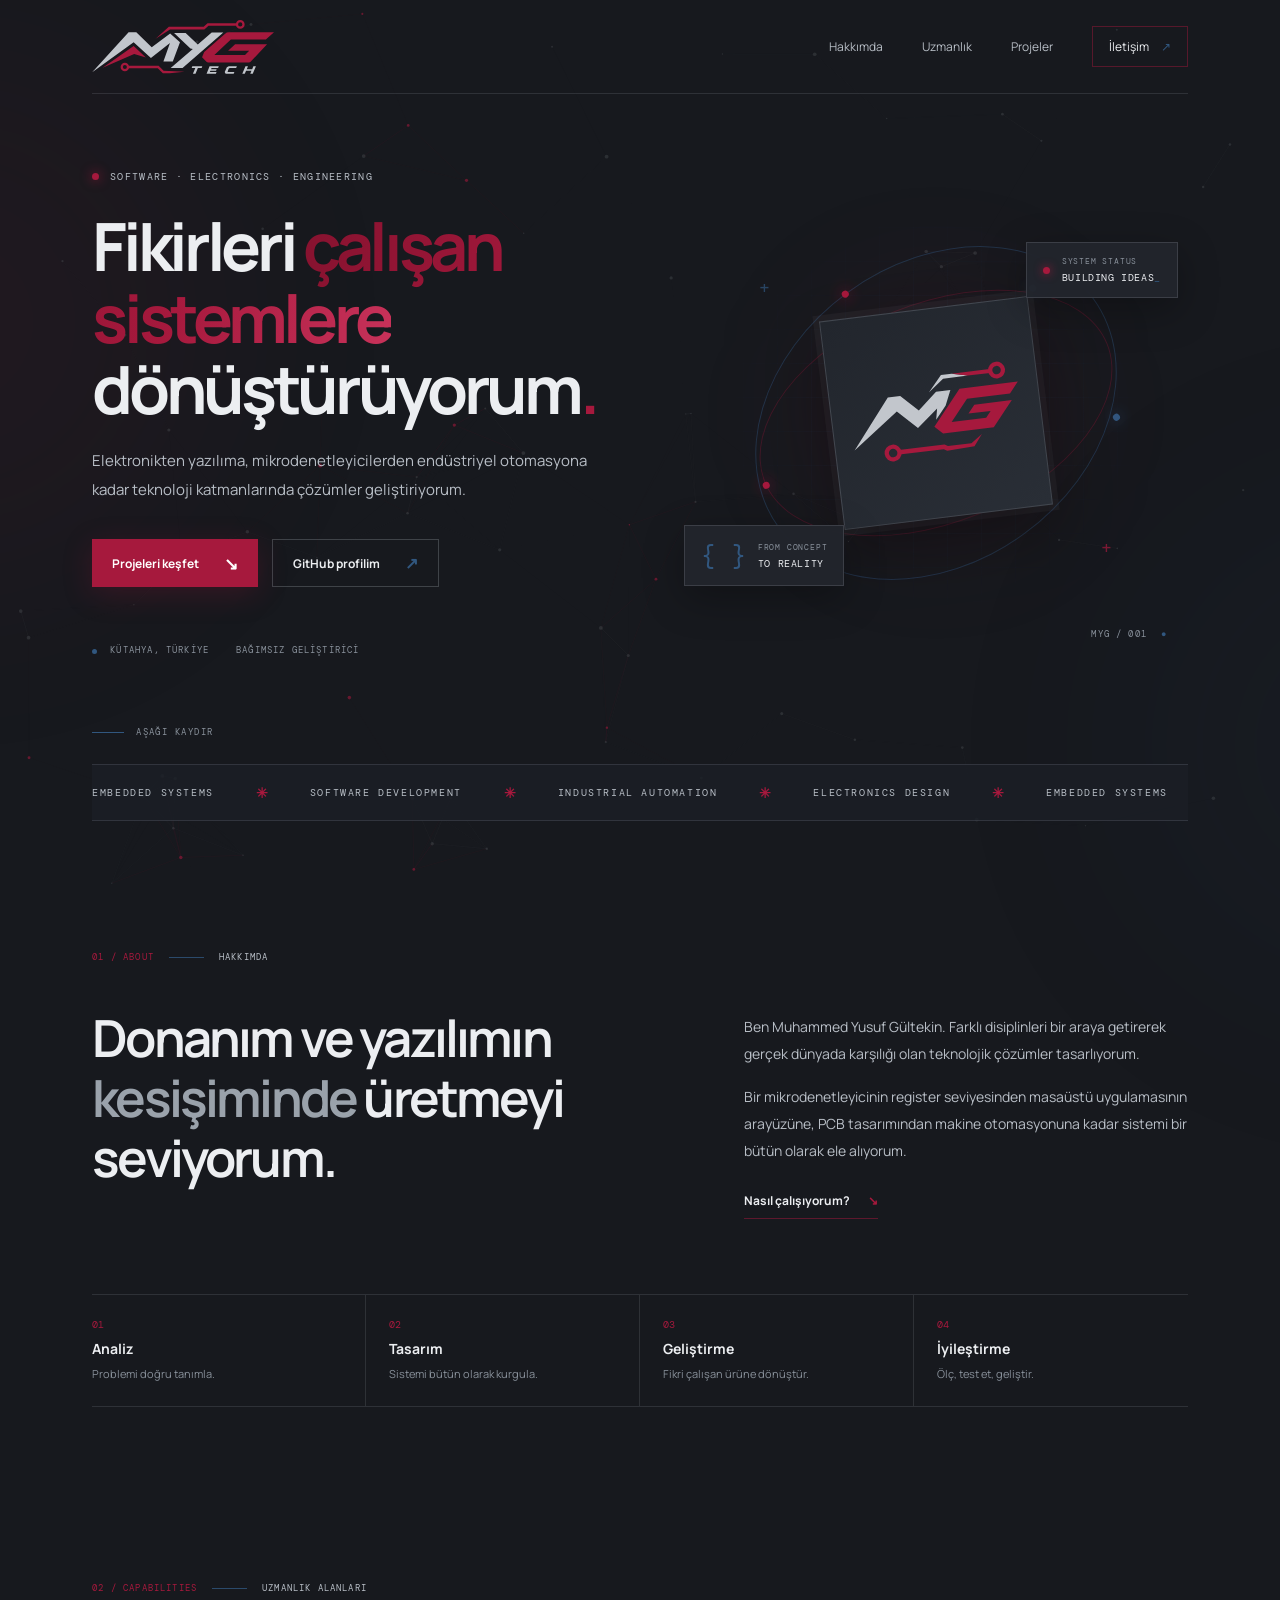
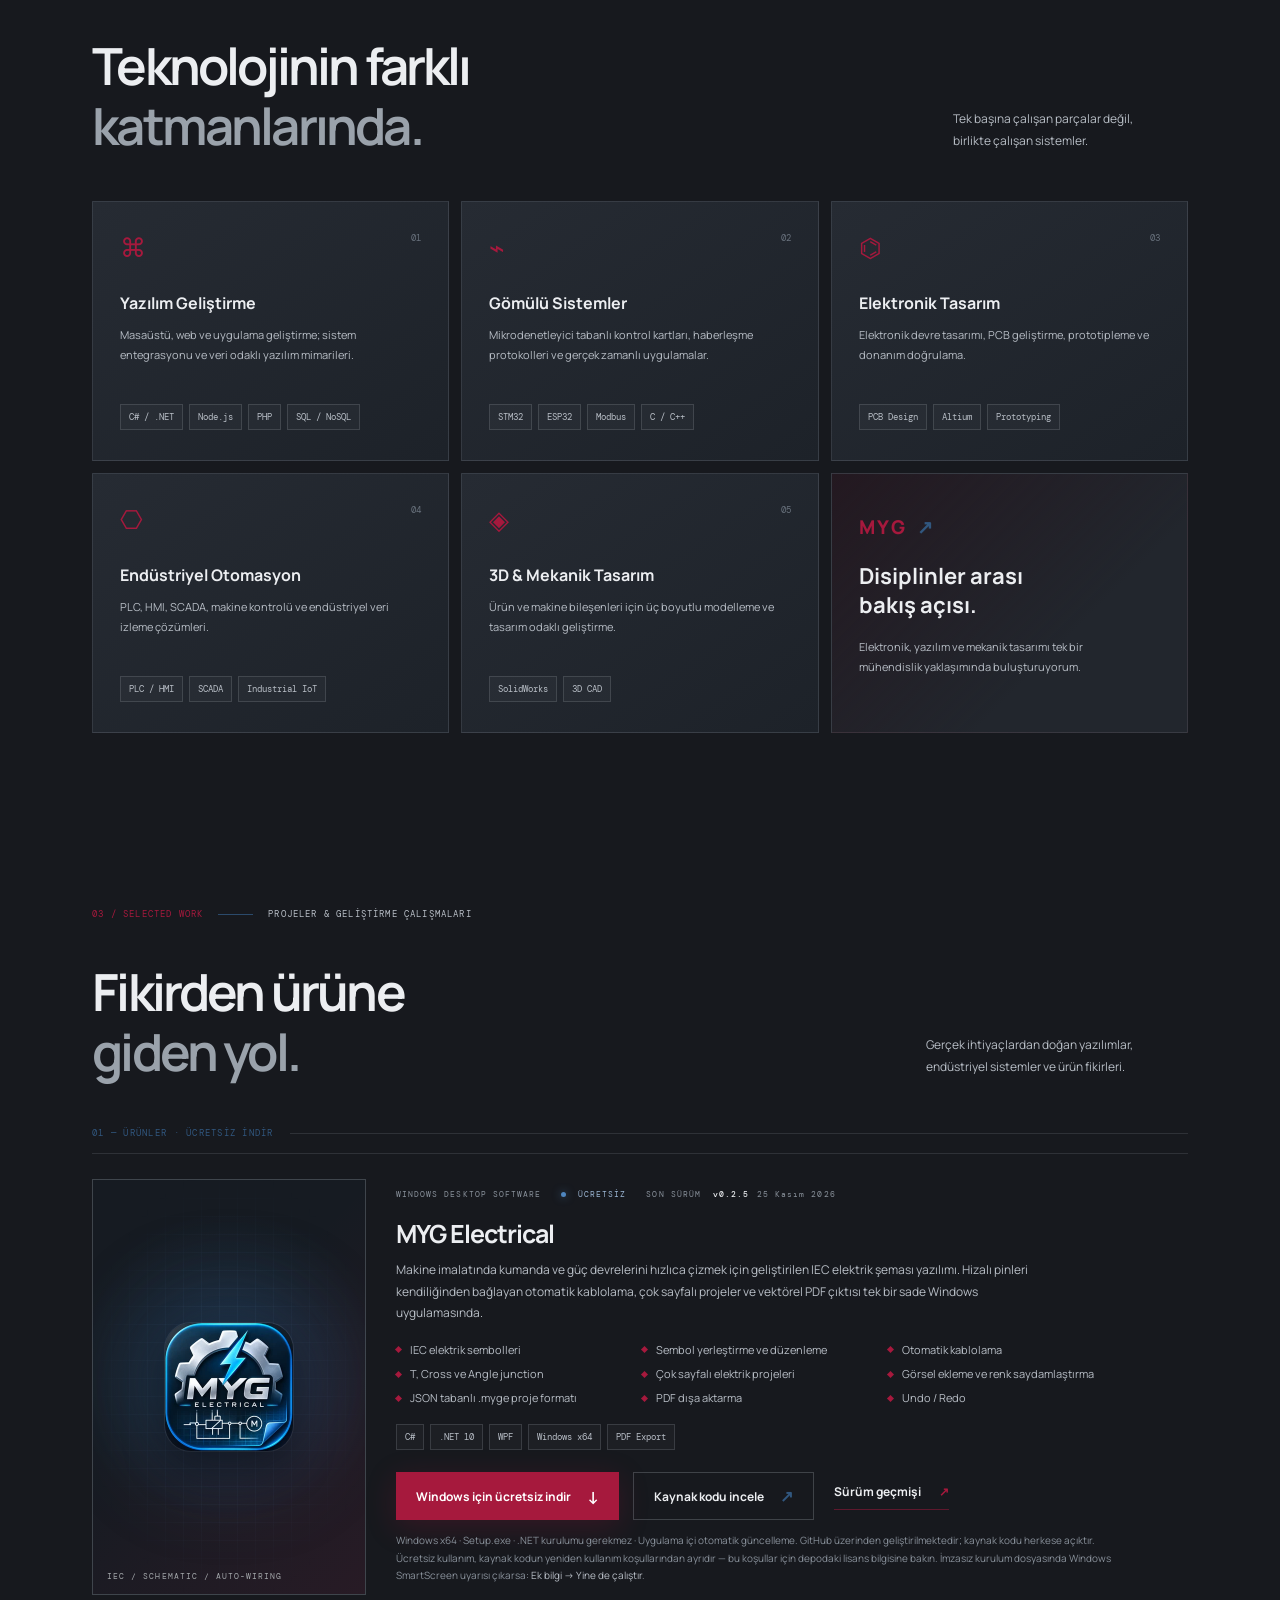
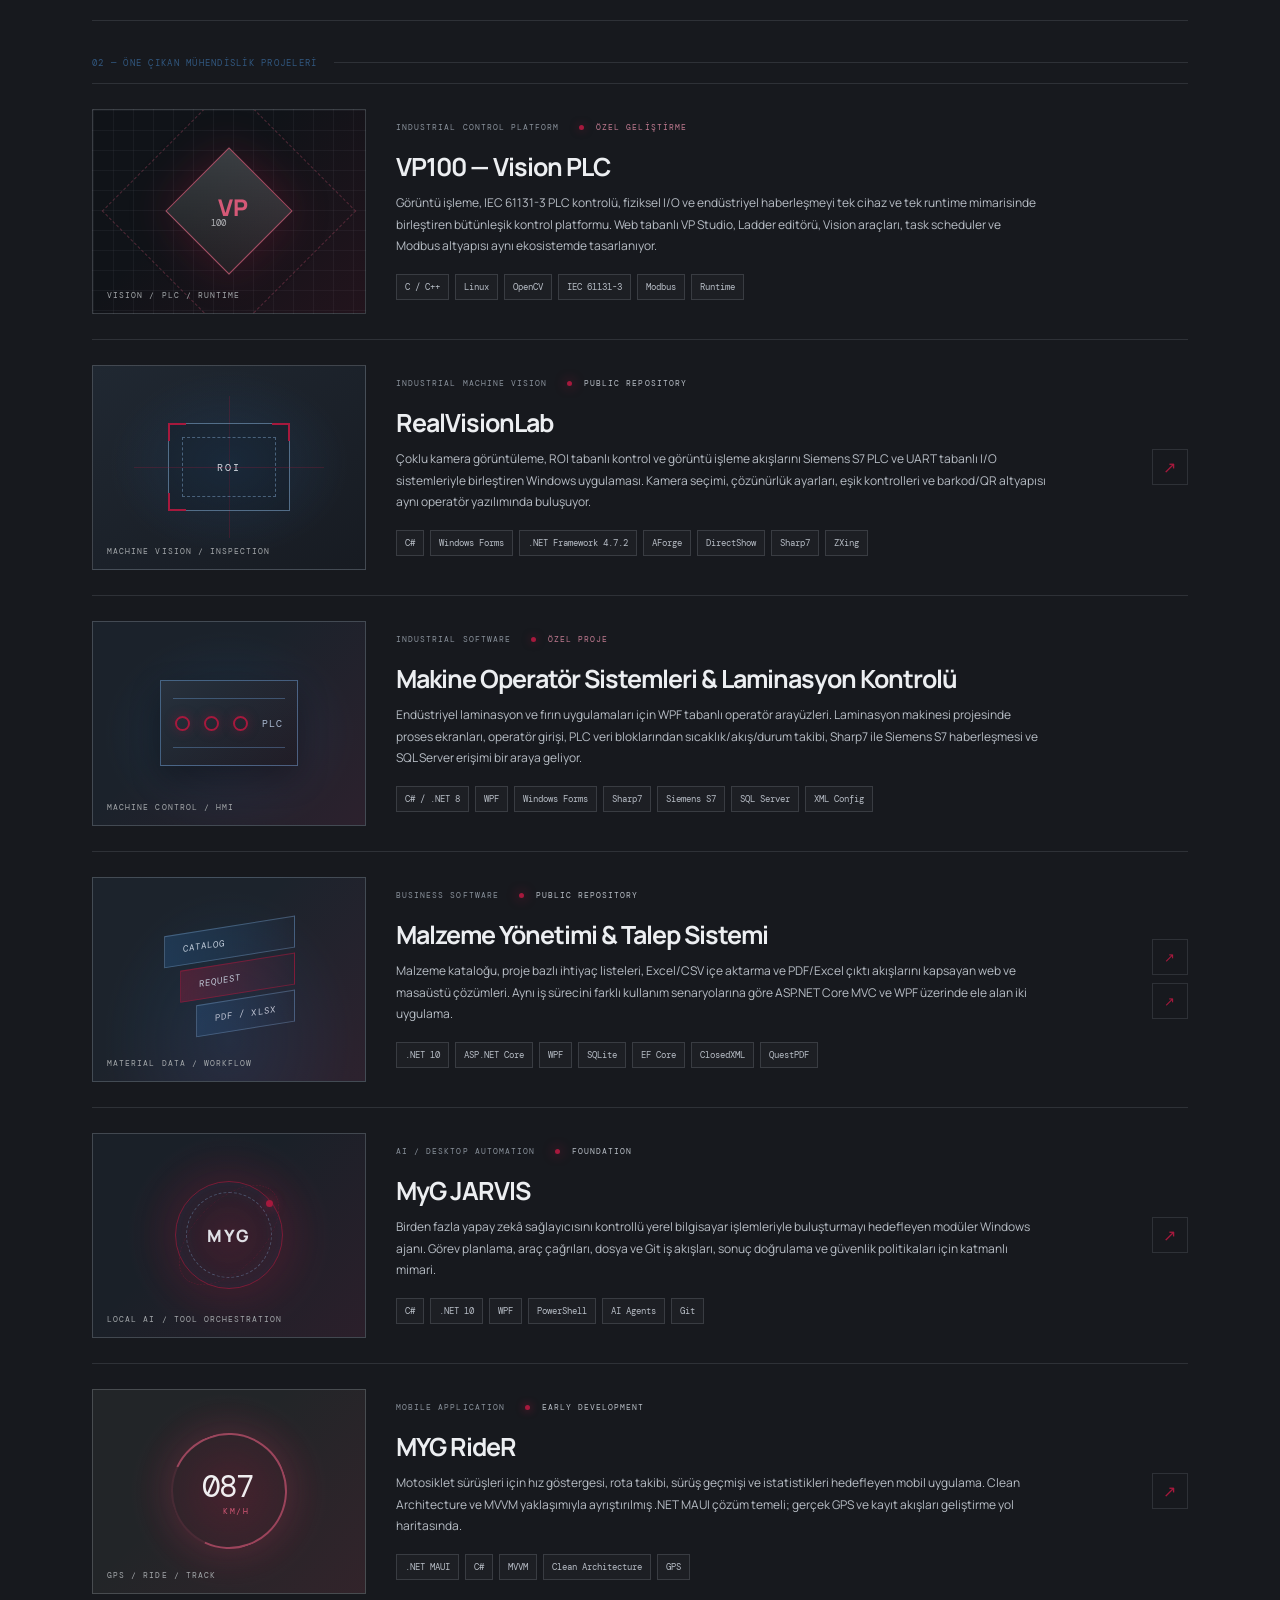
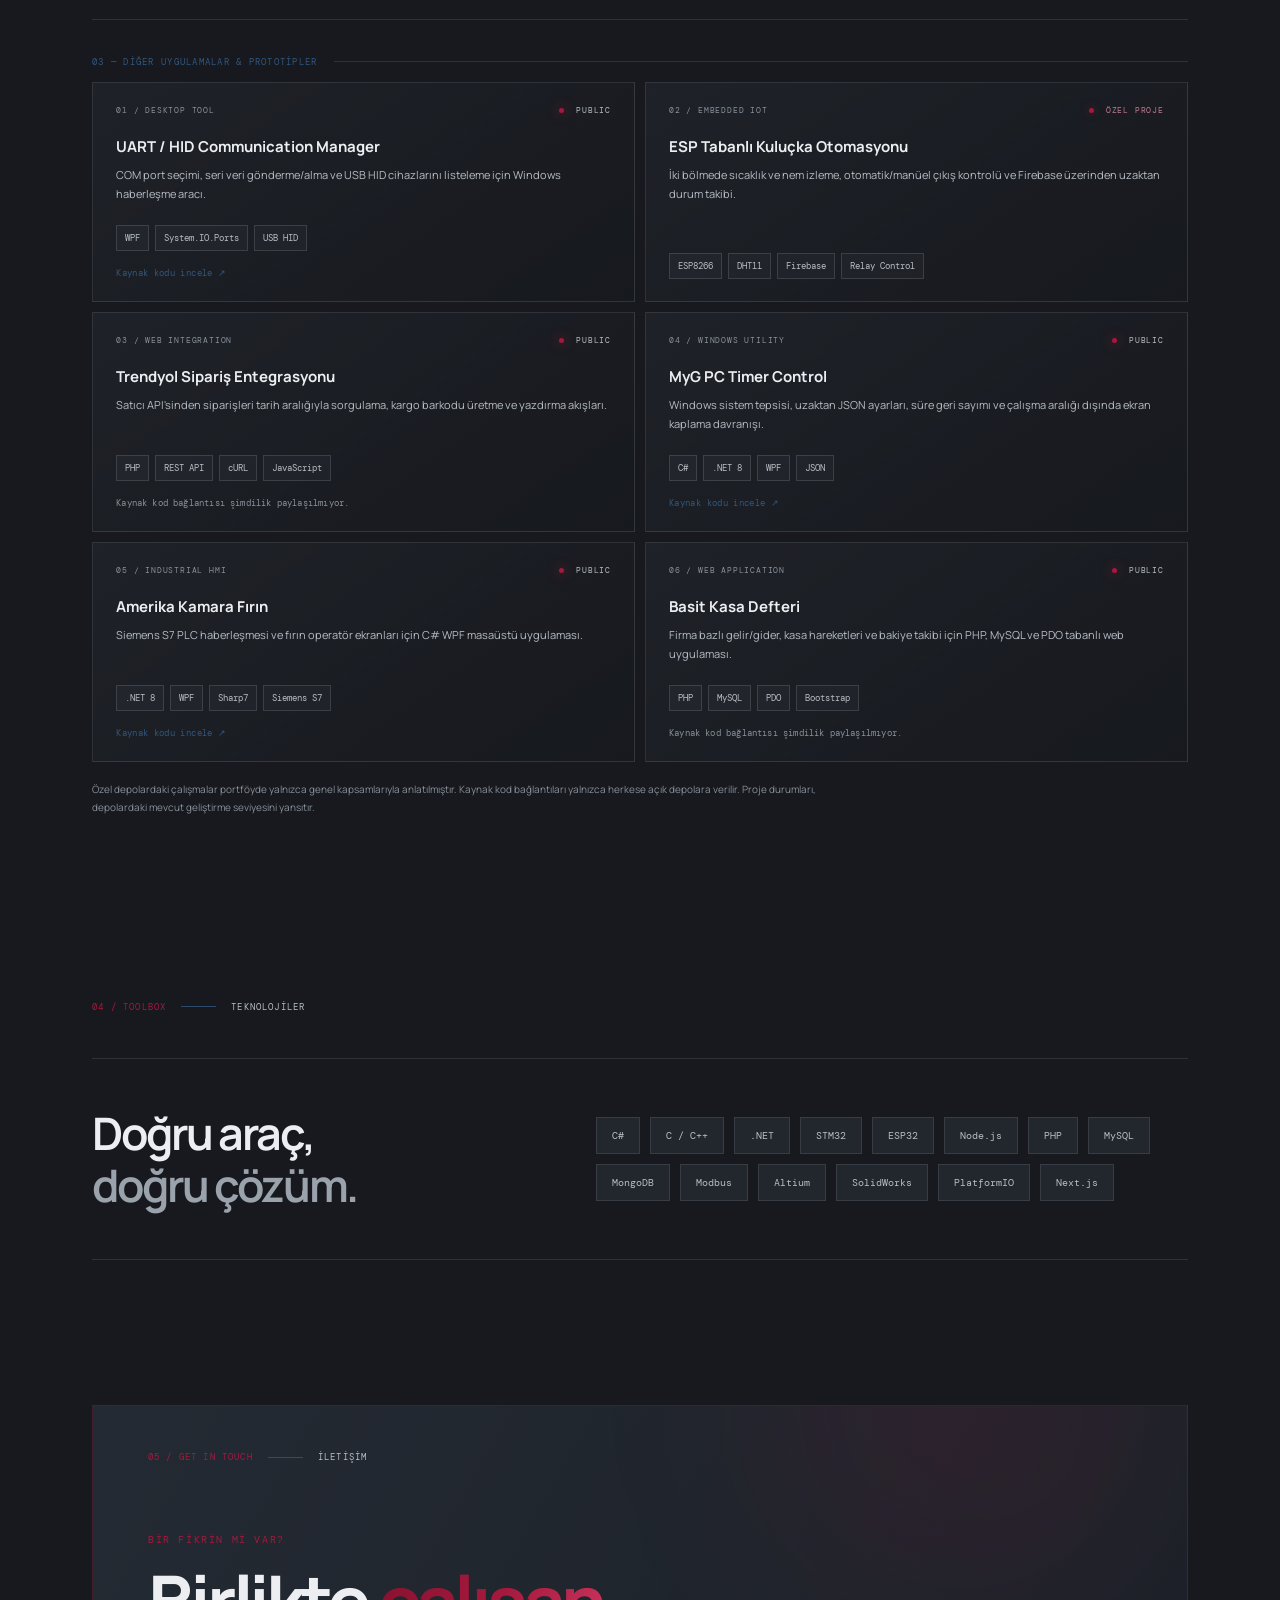
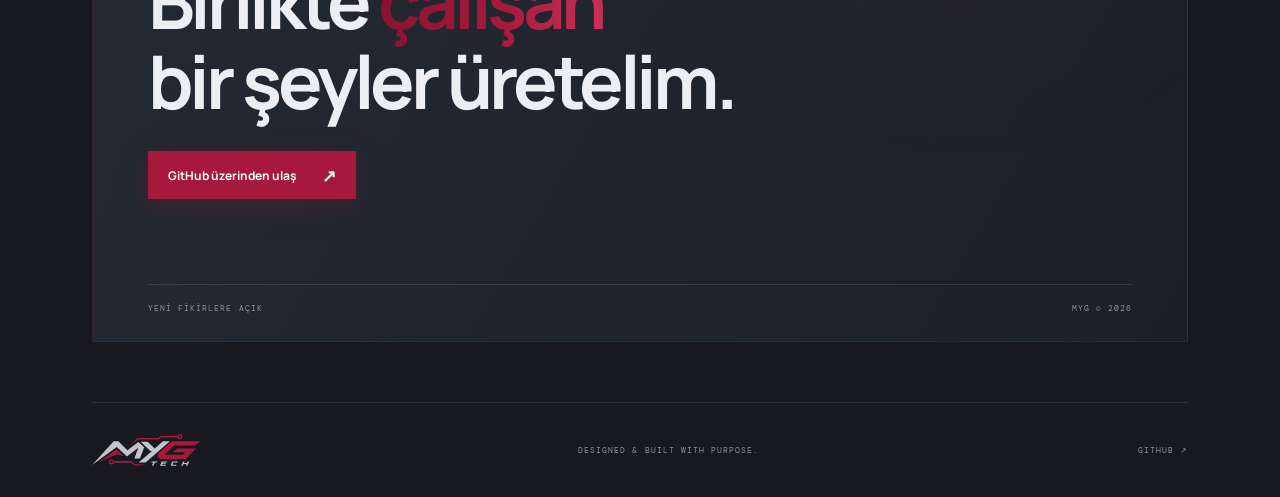
==== commit 2c1c9f52: "Add MYG Electrical as a free downloadable product - New "Ürünler · Ücretsiz indir" group at the top " ====
--- a/index.html
+++ b/index.html
@@ -4,10 +4,42 @@
   <meta charset="utf-8">
   <meta name="viewport" content="width=device-width, initial-scale=1">
   <meta name="theme-color" content="#17191E">
-  <meta name="description" content="Muhammed Yusuf Gültekin — yazılım, elektronik, gömülü sistemler ve endüstriyel otomasyon çözümleri.">
+  <meta name="description" content="Muhammed Yusuf Gültekin — yazılım, elektronik, gömülü sistemler ve endüstriyel otomasyon çözümleri. Ücretsiz IEC elektrik şeması yazılımı MYG Electrical'ı indirin.">
+  <link rel="canonical" href="https://myusufgultekin.web.app/">
   <meta property="og:title" content="Muhammed Yusuf Gültekin — Software & Electronics Engineer">
-  <meta property="og:description" content="Fikirleri çalışan sistemlere dönüştürüyorum.">
+  <meta property="og:description" content="Fikirleri çalışan sistemlere dönüştürüyorum. Ücretsiz Windows elektrik şeması yazılımı: MYG Electrical.">
   <meta property="og:type" content="website">
+  <meta property="og:url" content="https://myusufgultekin.web.app/">
+  <meta property="og:site_name" content="MYG Tech">
+  <meta property="og:locale" content="tr_TR">
+  <meta property="og:image" content="https://myusufgultekin.web.app/assets/images/icon-512.png">
+  <meta property="og:image:width" content="512">
+  <meta property="og:image:height" content="512">
+  <meta property="og:image:alt" content="MYG Tech logosu">
+  <meta name="twitter:card" content="summary">
+  <meta name="twitter:title" content="Muhammed Yusuf Gültekin — Software & Electronics Engineer">
+  <meta name="twitter:description" content="Yazılım, elektronik ve endüstriyel otomasyon. Ücretsiz elektrik şeması yazılımı MYG Electrical.">
+  <meta name="twitter:image" content="https://myusufgultekin.web.app/assets/images/icon-512.png">
+  <script type="application/ld+json">
+  {
+    "@context": "https://schema.org",
+    "@type": "SoftwareApplication",
+    "name": "MYG Electrical",
+    "description": "Makine imalatı için IEC elektrik şeması çizim yazılımı: otomatik kablolama, çok sayfalı projeler, PDF dışa aktarma.",
+    "applicationCategory": "DesignApplication",
+    "operatingSystem": "Windows (x64)",
+    "image": "https://myusufgultekin.web.app/assets/images/myg-electrical-icon.png",
+    "url": "https://myusufgultekin.web.app/#myg-electrical",
+    "downloadUrl": "https://github.com/nicewo/MYG.Electrical/releases/latest/download/MYG.Electrical-win-Setup.exe",
+    "releaseNotes": "https://github.com/nicewo/MYG.Electrical/releases",
+    "codeRepository": "https://github.com/nicewo/MYG.Electrical",
+    "inLanguage": "tr",
+    "isAccessibleForFree": true,
+    "offers": { "@type": "Offer", "price": "0", "priceCurrency": "TRY" },
+    "author": { "@type": "Person", "name": "Muhammed Yusuf Gültekin", "url": "https://github.com/nicewo" },
+    "publisher": { "@type": "Organization", "name": "MYG TECH" }
+  }
+  </script>
   <title>Muhammed Yusuf Gültekin | Software & Electronics Engineer</title>
   <link rel="icon" href="./favicon.ico" sizes="32x32">
   <link rel="icon" type="image/svg+xml" href="/assets/images/favicon.svg">
@@ -20,7 +52,7 @@
   <link rel="preconnect" href="https://fonts.googleapis.com">
   <link rel="preconnect" href="https://fonts.gstatic.com" crossorigin>
   <link href="https://fonts.googleapis.com/css2?family=DM+Mono:wght@400;500&family=Manrope:wght@400;500;600;700;800&display=swap" rel="stylesheet">
-  <link rel="stylesheet" href="assets/css/style.css?v=3">
+  <link rel="stylesheet" href="assets/css/style.css?v=4">
 </head>
 <body>
   <div class="ambient ambient-one"></div><div class="ambient ambient-two"></div>
@@ -89,7 +121,50 @@
         <div class="section-label"><span>03 / SELECTED WORK</span><i></i> PROJELER & GELİŞTİRME ÇALIŞMALARI</div>
         <div class="section-heading"><h2>Fikirden ürüne<br><span class="muted">giden yol.</span></h2><p>Gerçek ihtiyaçlardan doğan yazılımlar,<br>endüstriyel sistemler ve ürün fikirleri.</p></div>
 
-        <div class="project-group-label"><span>01 — ÖNE ÇIKAN MÜHENDİSLİK PROJELERİ</span><i></i></div>
+        <div class="project-group-label"><span>01 — ÜRÜNLER · ÜCRETSİZ İNDİR</span><i></i></div>
+        <div class="project-list product-list">
+          <article class="project-card product-card" id="myg-electrical" data-release-repo="nicewo/MYG.Electrical">
+            <div class="project-visual product-visual">
+              <div class="product-grid"></div>
+              <div class="product-icon-glow"></div>
+              <picture class="product-icon">
+                <source srcset="assets/images/myg-electrical-icon.webp" type="image/webp">
+                <img src="assets/images/myg-electrical-icon.png" alt="MYG Electrical uygulama ikonu" width="128" height="128" loading="lazy" decoding="async">
+              </picture>
+              <div class="visual-caption">IEC / SCHEMATIC / AUTO-WIRING</div>
+            </div>
+            <div class="project-info">
+              <div class="project-top">
+                <span>WINDOWS DESKTOP SOFTWARE</span>
+                <span class="status status-free"><i></i> ÜCRETSİZ</span>
+                <span class="release-badge" data-release-version aria-live="polite">SON SÜRÜM <b data-release-tag>—</b><em data-release-date></em></span>
+              </div>
+              <h3>MYG Electrical</h3>
+              <p>Makine imalatında kumanda ve güç devrelerini hızlıca çizmek için geliştirilen IEC elektrik şeması yazılımı. Hizalı pinleri kendiliğinden bağlayan otomatik kablolama, çok sayfalı projeler ve vektörel PDF çıktısı tek bir sade Windows uygulamasında.</p>
+              <ul class="product-features" aria-label="MYG Electrical özellikleri">
+                <li>IEC elektrik sembolleri</li>
+                <li>Sembol yerleştirme ve düzenleme</li>
+                <li>Otomatik kablolama</li>
+                <li>T, Cross ve Angle junction</li>
+                <li>Çok sayfalı elektrik projeleri</li>
+                <li>Görsel ekleme ve renk saydamlaştırma</li>
+                <li>JSON tabanlı .myge proje formatı</li>
+                <li>PDF dışa aktarma</li>
+                <li>Undo / Redo</li>
+              </ul>
+              <div class="tags"><span>C#</span><span>.NET 10</span><span>WPF</span><span>Windows x64</span><span>PDF Export</span></div>
+              <div class="product-actions">
+                <a class="button button-primary" href="https://github.com/nicewo/MYG.Electrical/releases/latest/download/MYG.Electrical-win-Setup.exe" rel="noopener" data-download>Windows için ücretsiz indir <span>↓</span></a>
+                <a class="button button-quiet" href="https://github.com/nicewo/MYG.Electrical" target="_blank" rel="noopener">Kaynak kodu incele <span>↗</span></a>
+                <a class="text-link product-history" href="https://github.com/nicewo/MYG.Electrical/releases" target="_blank" rel="noopener">Sürüm geçmişi <span>↗</span></a>
+              </div>
+              <p class="release-note" data-release-note hidden></p>
+              <p class="product-meta">Windows x64 · Setup.exe · .NET kurulumu gerekmez · Uygulama içi otomatik güncelleme. GitHub üzerinden geliştirilmektedir; kaynak kodu herkese açıktır. Ücretsiz kullanım, kaynak kodun yeniden kullanım koşullarından ayrıdır — bu koşullar için depodaki lisans bilgisine bakın. İmzasız kurulum dosyasında Windows SmartScreen uyarısı çıkarsa: <em>Ek bilgi → Yine de çalıştır</em>.</p>
+            </div>
+          </article>
+        </div>
+
+        <div class="project-group-label secondary-group"><span>02 — ÖNE ÇIKAN MÜHENDİSLİK PROJELERİ</span><i></i></div>
         <div class="project-list">
           <article class="project-card"><div class="project-visual vp-visual"><div class="chip-lines"></div><div class="chip"><span>VP</span><small>100</small></div><div class="visual-caption">VISION / PLC / RUNTIME</div></div><div class="project-info"><div class="project-top"><span>INDUSTRIAL CONTROL PLATFORM</span><span class="status status-private"><i></i> ÖZEL GELİŞTİRME</span></div><h3>VP100 — Vision PLC</h3><p>Görüntü işleme, IEC 61131-3 PLC kontrolü, fiziksel I/O ve endüstriyel haberleşmeyi tek cihaz ve tek runtime mimarisinde birleştiren bütünleşik kontrol platformu. Web tabanlı VP Studio, Ladder editörü, Vision araçları, task scheduler ve Modbus altyapısı aynı ekosistemde tasarlanıyor.</p><div class="tags"><span>C / C++</span><span>Linux</span><span>OpenCV</span><span>IEC 61131-3</span><span>Modbus</span><span>Runtime</span></div></div></article>
           <article class="project-card"><div class="project-visual realvision-visual"><div class="vision-target"><i></i><i></i><i></i><b>ROI</b></div><div class="visual-caption">MACHINE VISION / INSPECTION</div></div><div class="project-info"><div class="project-top"><span>INDUSTRIAL MACHINE VISION</span><span class="status"><i></i> PUBLIC REPOSITORY</span></div><h3>RealVisionLab</h3><p>Çoklu kamera görüntüleme, ROI tabanlı kontrol ve görüntü işleme akışlarını Siemens S7 PLC ve UART tabanlı I/O sistemleriyle birleştiren Windows uygulaması. Kamera seçimi, çözünürlük ayarları, eşik kontrolleri ve barkod/QR altyapısı aynı operatör yazılımında buluşuyor.</p><div class="tags"><span>C#</span><span>Windows Forms</span><span>.NET Framework 4.7.2</span><span>AForge</span><span>DirectShow</span><span>Sharp7</span><span>ZXing</span></div></div><a class="project-arrow" href="https://github.com/nicewo/RealVisionLab" target="_blank" rel="noreferrer" aria-label="RealVisionLab GitHub deposunu aç">↗</a></article>
@@ -99,7 +174,7 @@
           <article class="project-card"><div class="project-visual rider-visual"><div class="speed-ring"><strong>087</strong><small>KM/H</small></div><div class="visual-caption">GPS / RIDE / TRACK</div></div><div class="project-info"><div class="project-top"><span>MOBILE APPLICATION</span><span class="status status-concept"><i></i> EARLY DEVELOPMENT</span></div><h3>MYG RideR</h3><p>Motosiklet sürüşleri için hız göstergesi, rota takibi, sürüş geçmişi ve istatistikleri hedefleyen mobil uygulama. Clean Architecture ve MVVM yaklaşımıyla ayrıştırılmış .NET MAUI çözüm temeli; gerçek GPS ve kayıt akışları geliştirme yol haritasında.</p><div class="tags"><span>.NET MAUI</span><span>C#</span><span>MVVM</span><span>Clean Architecture</span><span>GPS</span></div></div><a class="project-arrow" href="https://github.com/nicewo/MyGRideR" target="_blank" rel="noreferrer" aria-label="MYG RideR deposunu aç">↗</a></article>
         </div>
 
-        <div class="project-group-label secondary-group"><span>02 — DİĞER UYGULAMALAR & PROTOTİPLER</span><i></i></div>
+        <div class="project-group-label secondary-group"><span>03 — DİĞER UYGULAMALAR & PROTOTİPLER</span><i></i></div>
         <div class="project-mini-grid">
           <article class="mini-project"><div class="mini-project-top"><span>01 / DESKTOP TOOL</span><span class="status"><i></i> PUBLIC</span></div><h3>UART / HID Communication Manager</h3><p>COM port seçimi, seri veri gönderme/alma ve USB HID cihazlarını listeleme için Windows haberleşme aracı.</p><div class="tags"><span>WPF</span><span>System.IO.Ports</span><span>USB HID</span></div><a href="https://github.com/nicewo/UartComManager" target="_blank" rel="noreferrer">Kaynak kodu incele ↗</a></article>
           <article class="mini-project"><div class="mini-project-top"><span>02 / EMBEDDED IOT</span><span class="status status-private"><i></i> ÖZEL PROJE</span></div><h3>ESP Tabanlı Kuluçka Otomasyonu</h3><p>İki bölmede sıcaklık ve nem izleme, otomatik/manüel çıkış kontrolü ve Firebase üzerinden uzaktan durum takibi.</p><div class="tags"><span>ESP8266</span><span>DHT11</span><span>Firebase</span><span>Relay Control</span></div></article>
@@ -117,6 +192,6 @@
     </main>
     <footer class="footer"><a class="brand" href="#top" aria-label="MYG Tech ana sayfa"><img src="assets/images/myg-tech-logo.svg" alt="MYG Tech" width="108" height="32"></a><span class="footer-mark">DESIGNED & BUILT WITH PURPOSE.</span><a href="https://github.com/nicewo" target="_blank" rel="noreferrer">GITHUB ↗</a></footer>
   </div>
-  <script src="assets/js/main.js?v=3"></script>
+  <script src="assets/js/main.js?v=4"></script>
 </body>
 </html>
--- a/assets/css/style.css
+++ b/assets/css/style.css
@@ -51,3 +51,32 @@
 .vision-target b{font:10px var(--mono);letter-spacing:.2em;color:#d6dce4}
 /* Panel link (only on devices that signed in to the panel before) */
 .nav .nav-panel{color:var(--accent-light);font-family:var(--mono);letter-spacing:.08em}
+
+/* Product: MYG Electrical (downloadable free software) */
+.product-list{margin-bottom:6px}
+.product-card{grid-template-columns:25% 1fr;align-items:start}
+.product-visual{height:auto;min-height:260px;align-self:stretch;background:radial-gradient(circle at 50% 46%,rgba(35,75,117,.38),transparent 60%),#161b22}
+.product-grid{position:absolute;inset:0;background-image:linear-gradient(rgba(91,132,177,.09) 1px,transparent 1px),linear-gradient(90deg,rgba(91,132,177,.09) 1px,transparent 1px);background-size:18px 18px;mask-image:radial-gradient(ellipse,black 20%,transparent 75%)}
+.product-icon-glow{position:absolute;width:170px;height:170px;border-radius:50%;background:rgba(49,87,127,.35);filter:blur(45px)}
+.product-icon{position:relative;z-index:1;display:block;transition:transform .35s ease}
+.product-icon img{display:block;width:128px;height:128px;border-radius:26px;box-shadow:0 18px 40px rgba(0,0,0,.45),0 0 0 1px rgba(193,200,208,.12)}
+.product-card:hover .product-icon{transform:translateY(-4px) scale(1.03)}
+.status-free{color:#9DB8D6}
+.status-free i{background:#4F86BF;box-shadow:0 0 8px rgba(79,134,191,.7)}
+.release-badge{color:var(--soft)}
+.release-badge b{color:var(--text);font-weight:500;margin-left:6px}
+.release-badge em{font-style:normal;color:var(--soft);margin-left:8px}
+.release-badge em:empty{display:none}
+.product-features{list-style:none;padding:0;margin:0 0 18px;display:grid;grid-template-columns:repeat(3,minmax(0,1fr));gap:7px 18px;max-width:720px}
+.product-features li{position:relative;padding-left:14px;font-size:11px;line-height:1.55;color:var(--body)}
+.product-features li:before{content:"";position:absolute;left:0;top:.6em;width:5px;height:5px;background:var(--accent);transform:rotate(45deg)}
+.product-actions{display:flex;flex-wrap:wrap;align-items:center;gap:12px 14px;margin-top:22px}
+.product-actions .button{gap:16px}
+.product-history{margin-top:0;margin-left:6px}
+.project-info p.release-note{font:10px/1.7 var(--mono);color:var(--soft);margin:16px 0 0;max-width:680px;letter-spacing:.02em}
+.release-note b{color:var(--body);font-weight:500}
+.project-info p.product-meta{font-size:10px;line-height:1.75;color:var(--soft);margin:12px 0 0;max-width:720px}
+.product-meta em{font-style:normal;color:var(--body)}
+@media(max-width:1000px){.product-features{grid-template-columns:repeat(2,minmax(0,1fr))}}
+@media(max-width:760px){.product-card{grid-template-columns:1fr}.product-visual{min-height:200px;height:200px}.product-icon img{width:104px;height:104px;border-radius:22px}.product-features{grid-template-columns:1fr 1fr;gap:6px 12px}.product-features li{font-size:10.5px}.product-actions{flex-direction:column;align-items:stretch}.product-actions .button{width:100%;justify-content:space-between}.product-history{margin:6px 0 0;align-self:flex-start}}
+@media(max-width:420px){.product-features{grid-template-columns:1fr}}
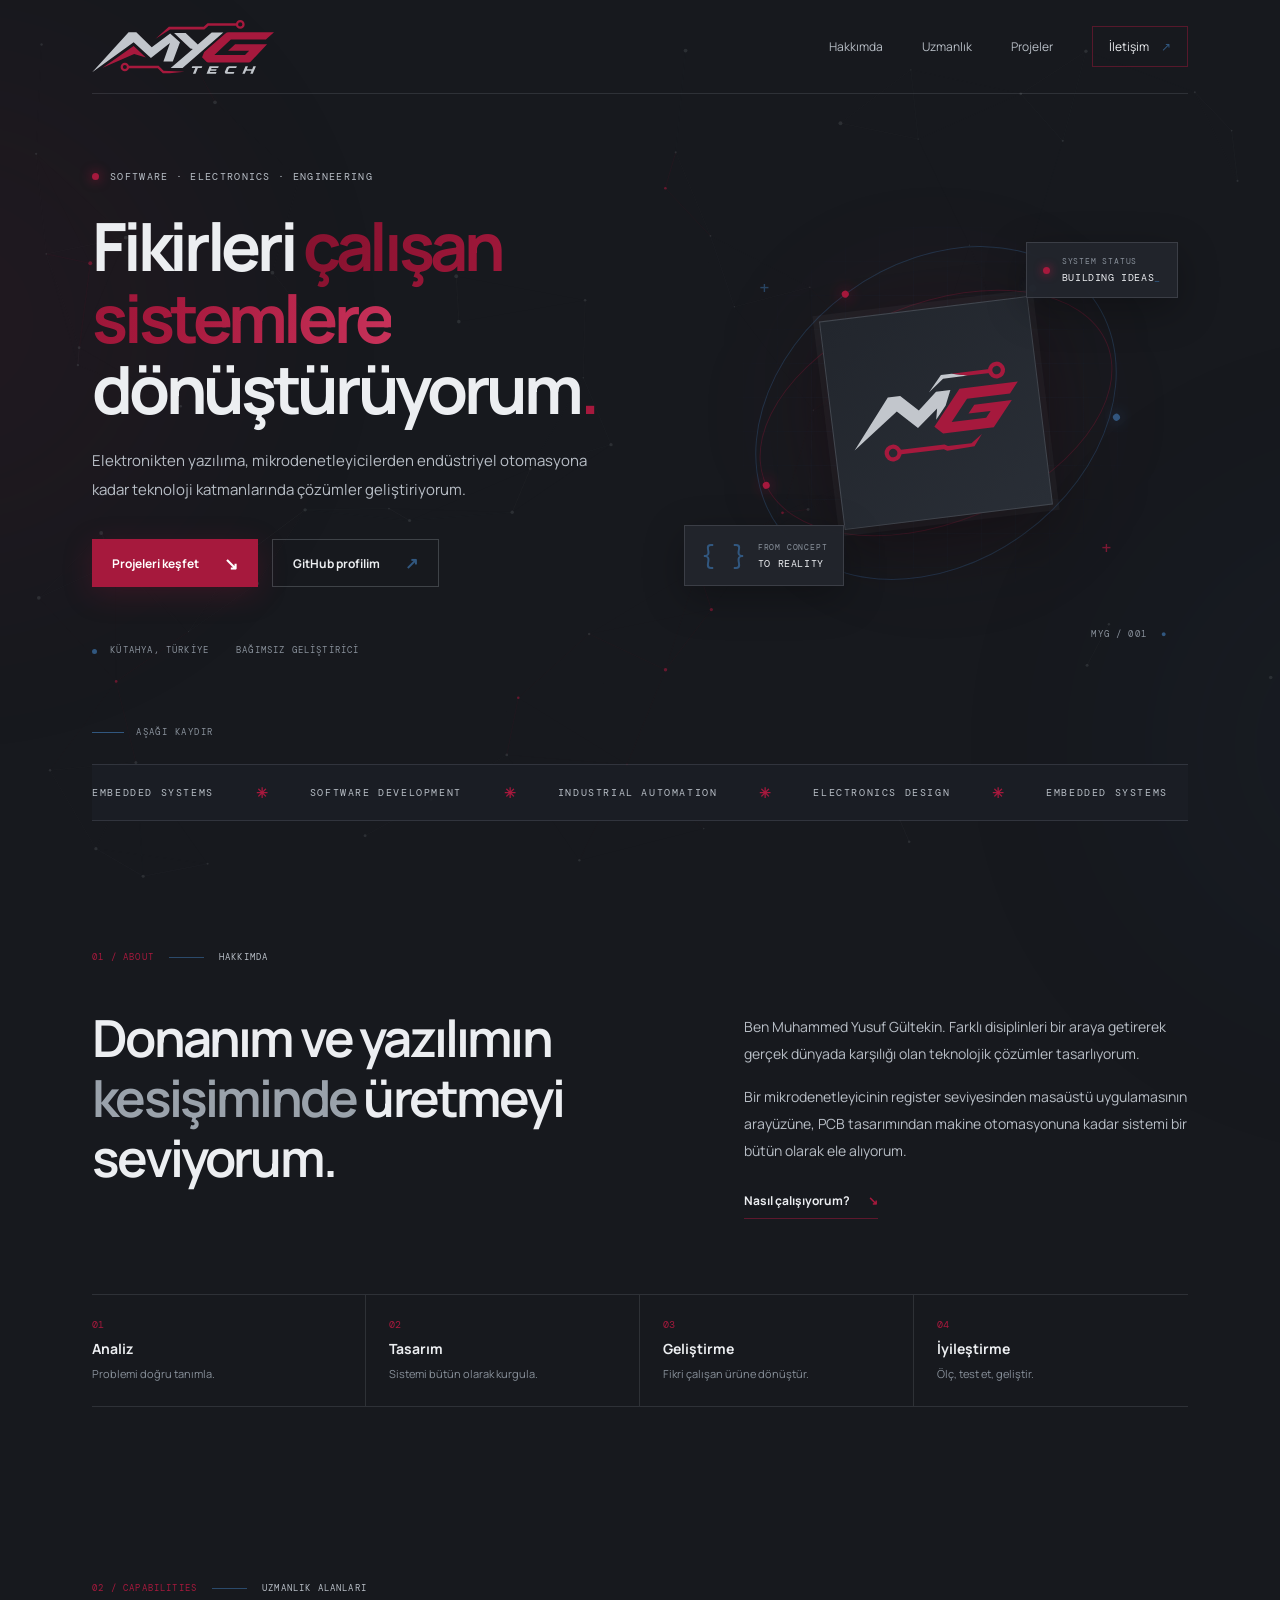
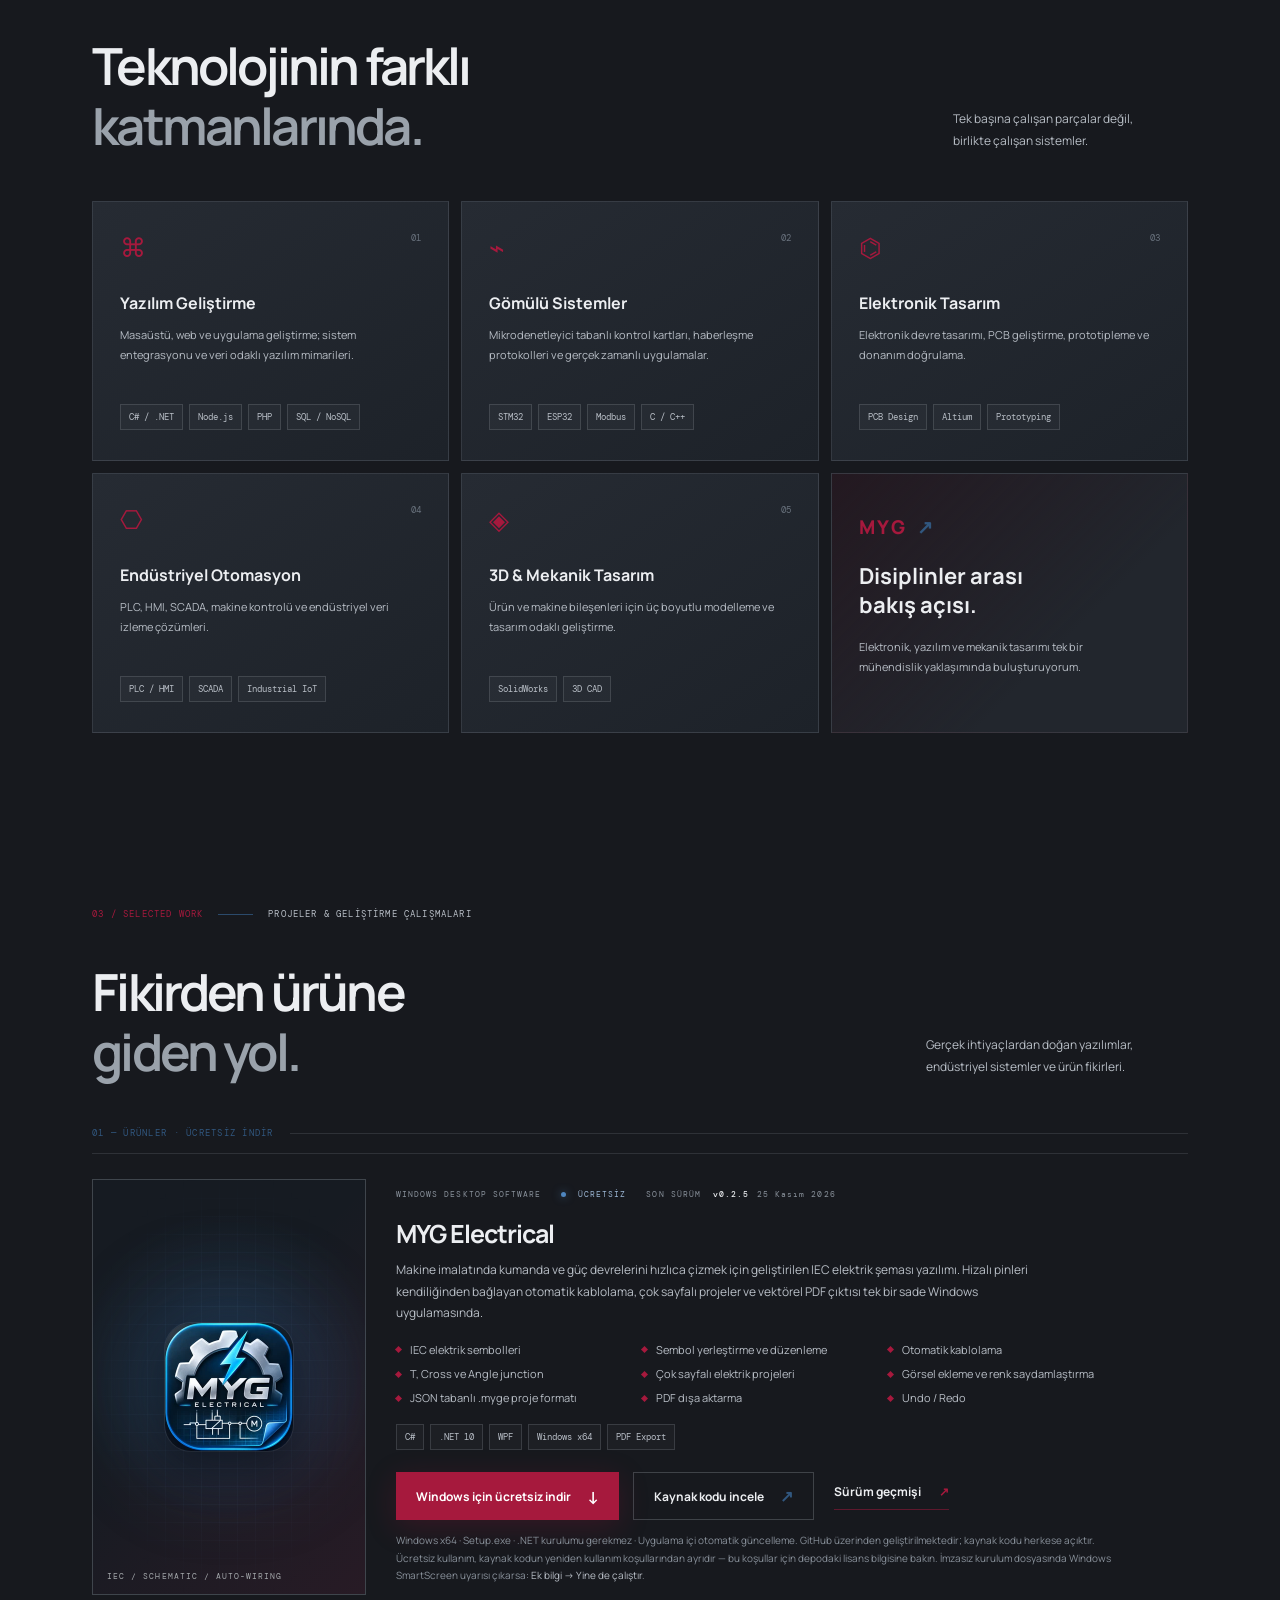
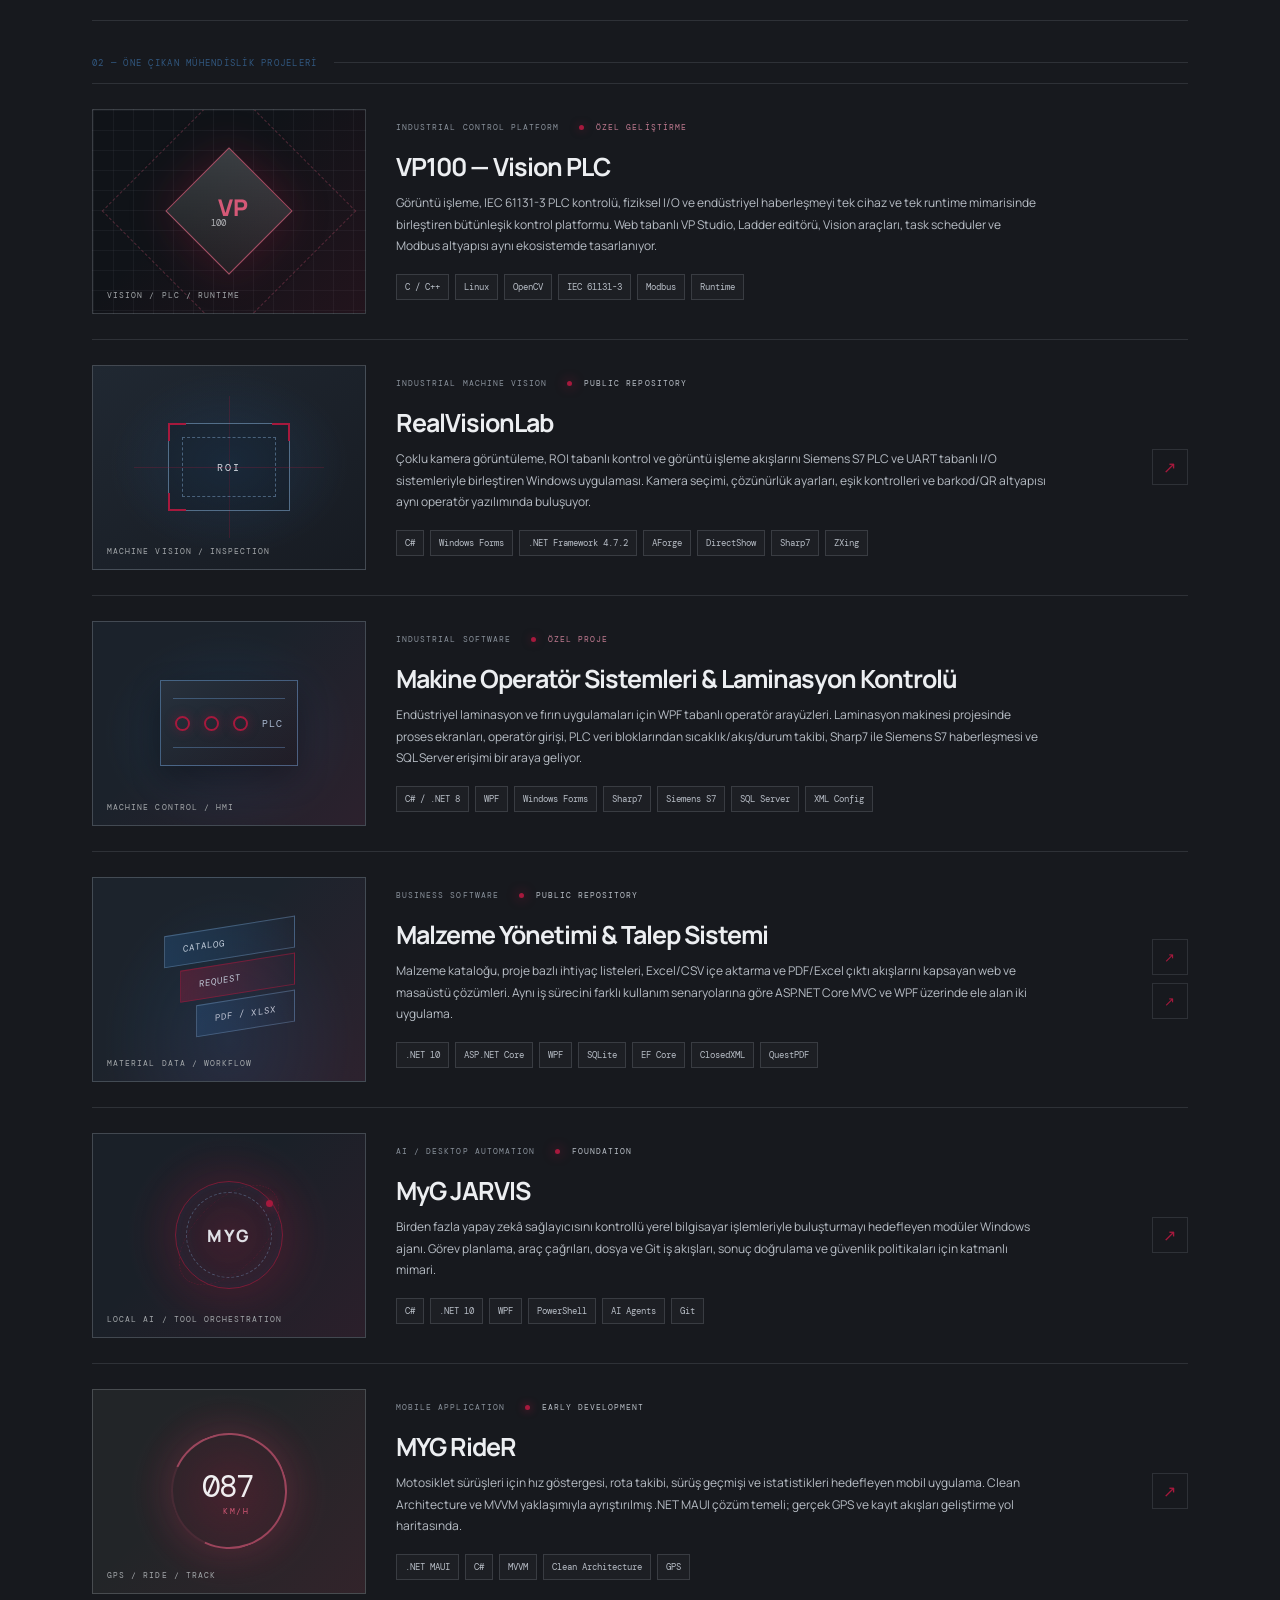
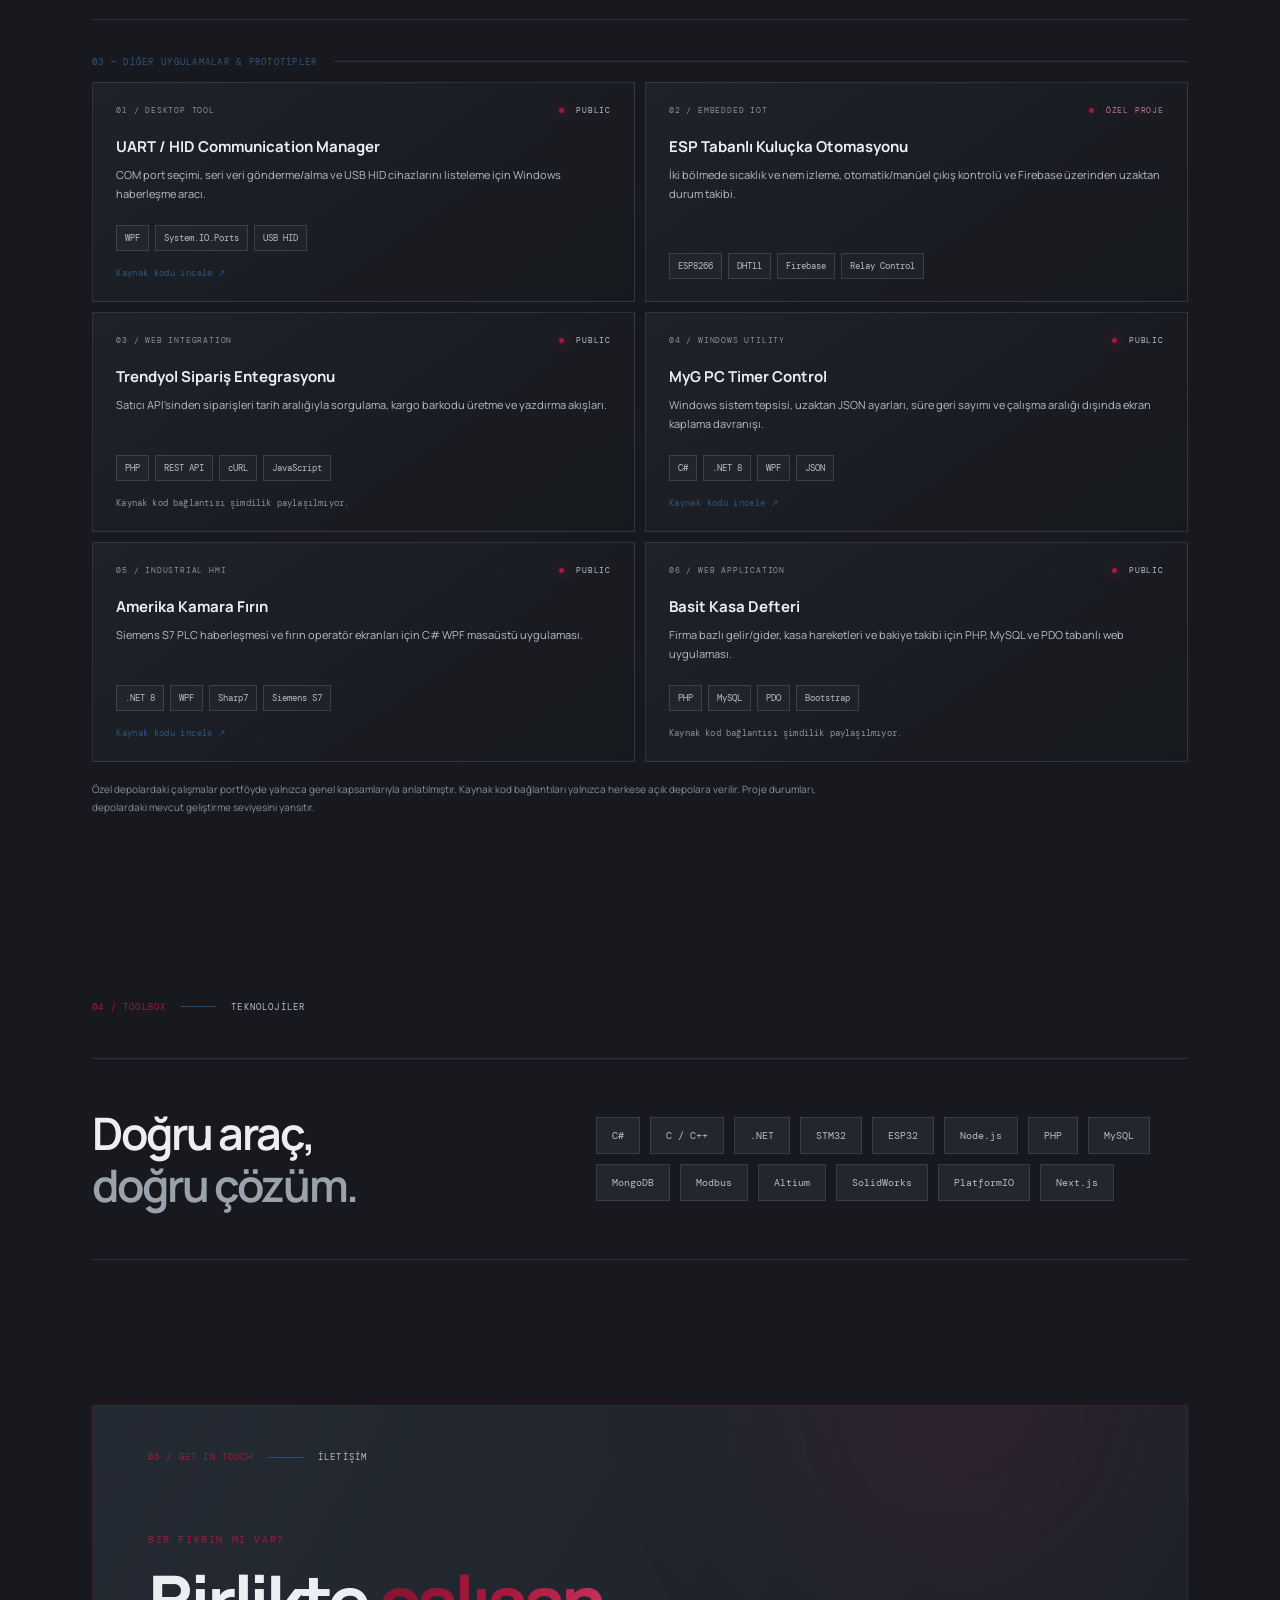
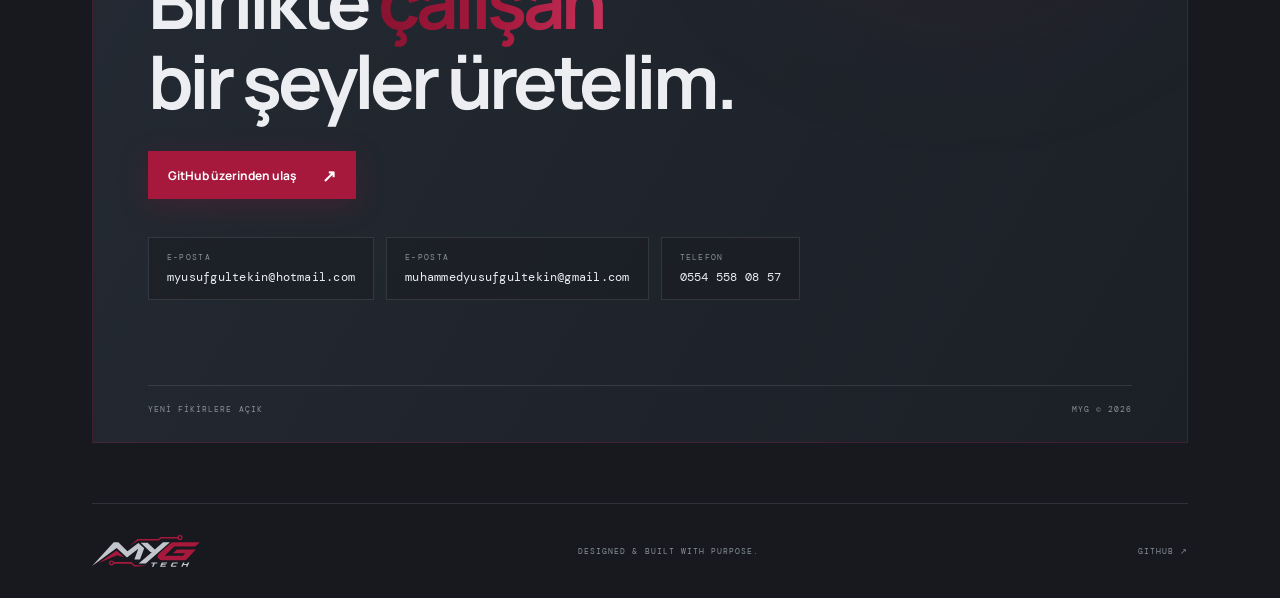
==== commit 8aa5f594: "Add e-mail and phone contact details to contact section Addresses are stored reversed in HTML and as" ====
--- a/index.html
+++ b/index.html
@@ -52,7 +52,7 @@
   <link rel="preconnect" href="https://fonts.googleapis.com">
   <link rel="preconnect" href="https://fonts.gstatic.com" crossorigin>
   <link href="https://fonts.googleapis.com/css2?family=DM+Mono:wght@400;500&family=Manrope:wght@400;500;600;700;800&display=swap" rel="stylesheet">
-  <link rel="stylesheet" href="assets/css/style.css?v=4">
+  <link rel="stylesheet" href="assets/css/style.css?v=5">
 </head>
 <body>
   <div class="ambient ambient-one"></div><div class="ambient ambient-two"></div>
@@ -188,10 +188,15 @@
 
       <section class="stack-band section-wrap"><div class="section-label"><span>04 / TOOLBOX</span><i></i> TEKNOLOJİLER</div><div class="stack-content"><h2>Doğru araç,<br><span class="muted">doğru çözüm.</span></h2><div class="stack-cloud"><span>C#</span><span>C / C++</span><span>.NET</span><span>STM32</span><span>ESP32</span><span>Node.js</span><span>PHP</span><span>MySQL</span><span>MongoDB</span><span>Modbus</span><span>Altium</span><span>SolidWorks</span><span>PlatformIO</span><span>Next.js</span></div></div></section>
 
-      <section class="contact section-wrap" id="contact"><div class="contact-glow"></div><div class="section-label"><span>05 / GET IN TOUCH</span><i></i> İLETİŞİM</div><div class="contact-content"><p>Bir fikrin mi var?</p><h2>Birlikte <span class="gradient-text">çalışan</span><br>bir şeyler üretelim.</h2><a class="button button-primary" href="https://github.com/nicewo" target="_blank" rel="noreferrer">GitHub üzerinden ulaş <span>↗</span></a></div><div class="contact-bottom"><span>YENİ FİKİRLERE AÇIK</span><span>MYG © <span id="year"></span></span></div></section>
+      <section class="contact section-wrap" id="contact"><div class="contact-glow"></div><div class="section-label"><span>05 / GET IN TOUCH</span><i></i> İLETİŞİM</div><div class="contact-content"><p>Bir fikrin mi var?</p><h2>Birlikte <span class="gradient-text">çalışan</span><br>bir şeyler üretelim.</h2><a class="button button-primary" href="https://github.com/nicewo" target="_blank" rel="noreferrer">GitHub üzerinden ulaş <span>↗</span></a>
+        <ul class="contact-links" aria-label="İletişim bilgileri">
+          <li><small>E-POSTA</small><a data-contact="mail" data-u="moc.liamtoh@niketlugfusuym">myusufgultekin [at] hotmail.com</a></li>
+          <li><small>E-POSTA</small><a data-contact="mail" data-u="moc.liamg@niketlugfusuydemmahum">muhammedyusufgultekin [at] gmail.com</a></li>
+          <li><small>TELEFON</small><a data-contact="tel" data-u="758085545509+">0554 558 08 57</a></li>
+        </ul></div><div class="contact-bottom"><span>YENİ FİKİRLERE AÇIK</span><span>MYG © <span id="year"></span></span></div></section>
     </main>
     <footer class="footer"><a class="brand" href="#top" aria-label="MYG Tech ana sayfa"><img src="assets/images/myg-tech-logo.svg" alt="MYG Tech" width="108" height="32"></a><span class="footer-mark">DESIGNED & BUILT WITH PURPOSE.</span><a href="https://github.com/nicewo" target="_blank" rel="noreferrer">GITHUB ↗</a></footer>
   </div>
-  <script src="assets/js/main.js?v=4"></script>
+  <script src="assets/js/main.js?v=5"></script>
 </body>
 </html>
--- a/assets/css/style.css
+++ b/assets/css/style.css
@@ -80,3 +80,11 @@
 @media(max-width:1000px){.product-features{grid-template-columns:repeat(2,minmax(0,1fr))}}
 @media(max-width:760px){.product-card{grid-template-columns:1fr}.product-visual{min-height:200px;height:200px}.product-icon img{width:104px;height:104px;border-radius:22px}.product-features{grid-template-columns:1fr 1fr;gap:6px 12px}.product-features li{font-size:10.5px}.product-actions{flex-direction:column;align-items:stretch}.product-actions .button{width:100%;justify-content:space-between}.product-history{margin:6px 0 0;align-self:flex-start}}
 @media(max-width:420px){.product-features{grid-template-columns:1fr}}
+
+/* Contact details */
+.contact-links{list-style:none;padding:0;margin:38px 0 0;display:flex;flex-wrap:wrap;gap:12px}
+.contact-links li{display:flex;flex-direction:column;gap:7px;padding:14px 18px;border:1px solid var(--line);background:rgba(23,25,30,.45);min-width:0}
+.contact-links small{font:8px var(--mono);letter-spacing:.16em;color:var(--soft)}
+.contact-links a{font:12px var(--mono);color:var(--text);letter-spacing:.02em;word-break:break-all;transition:color .2s}
+.contact-links a:hover{color:var(--accent-light)}
+@media(max-width:760px){.contact-links{flex-direction:column;margin-top:30px}.contact-links li{padding:12px 14px}}
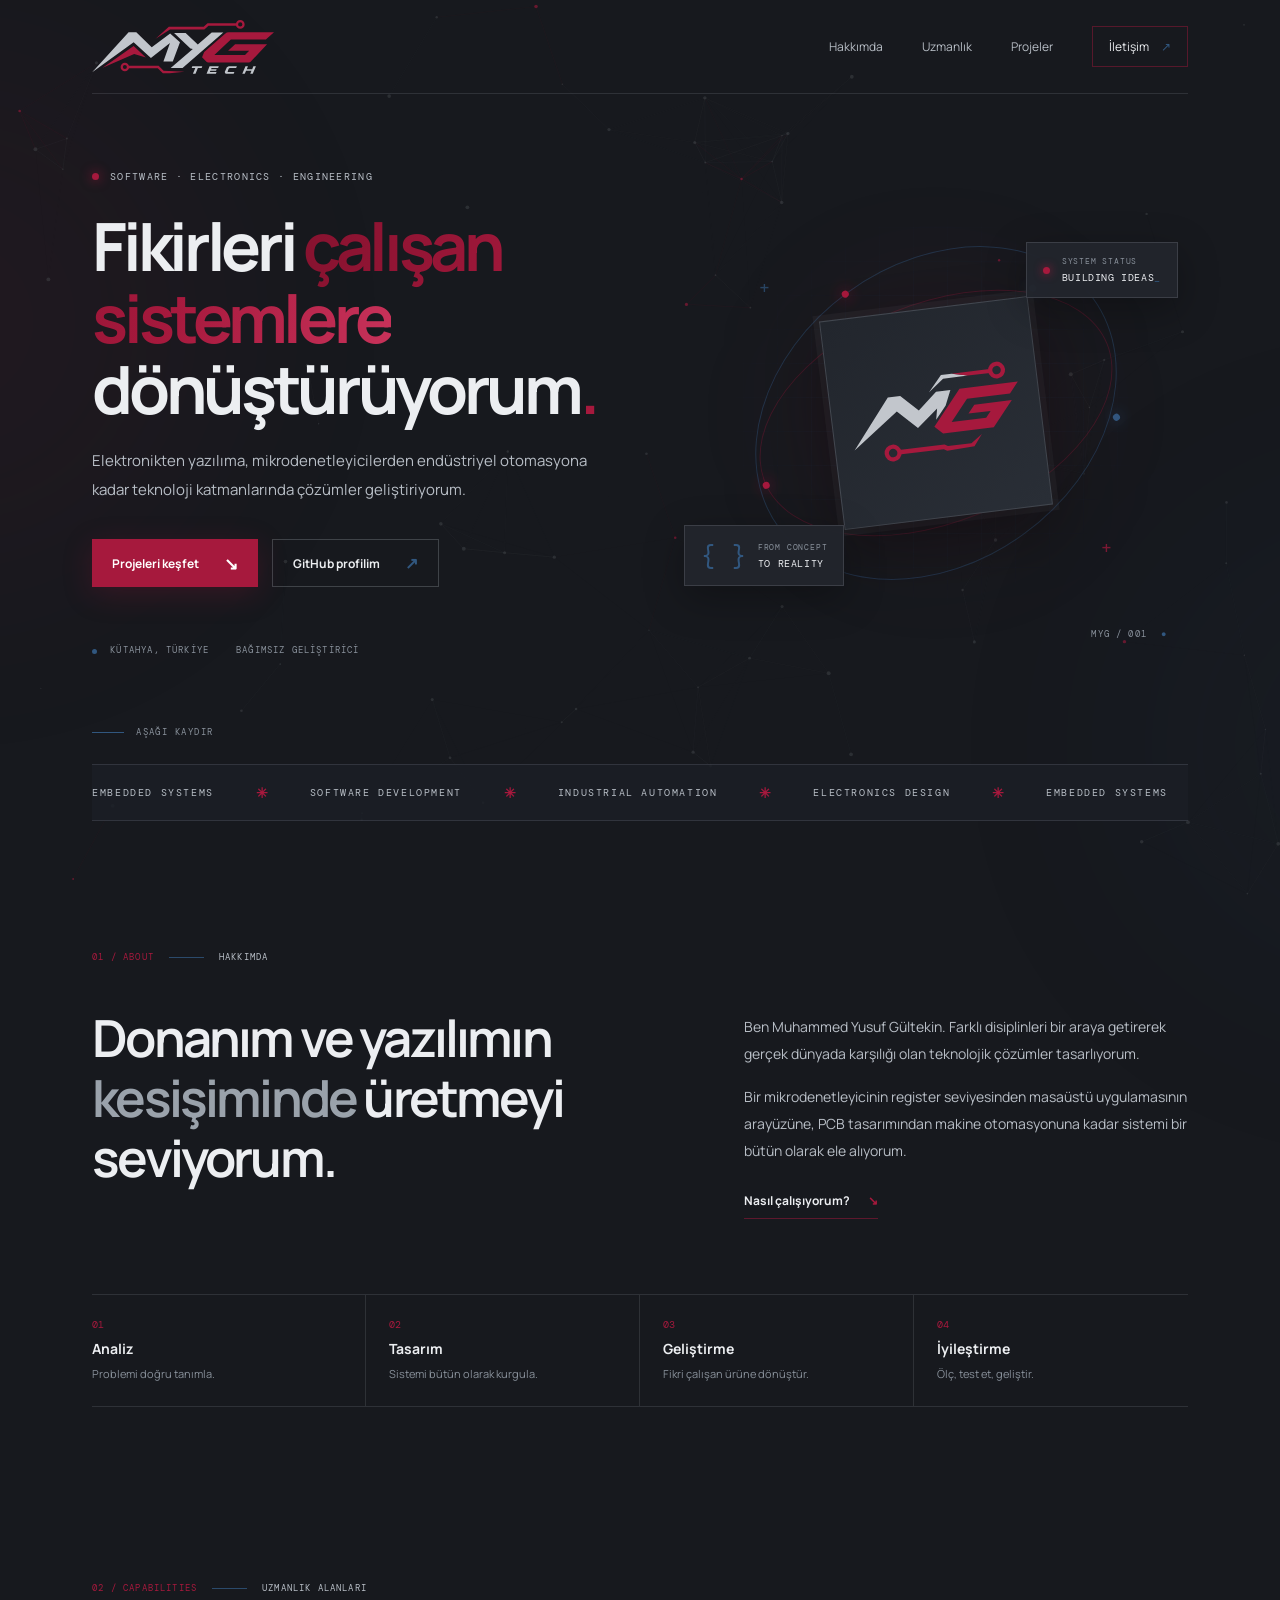
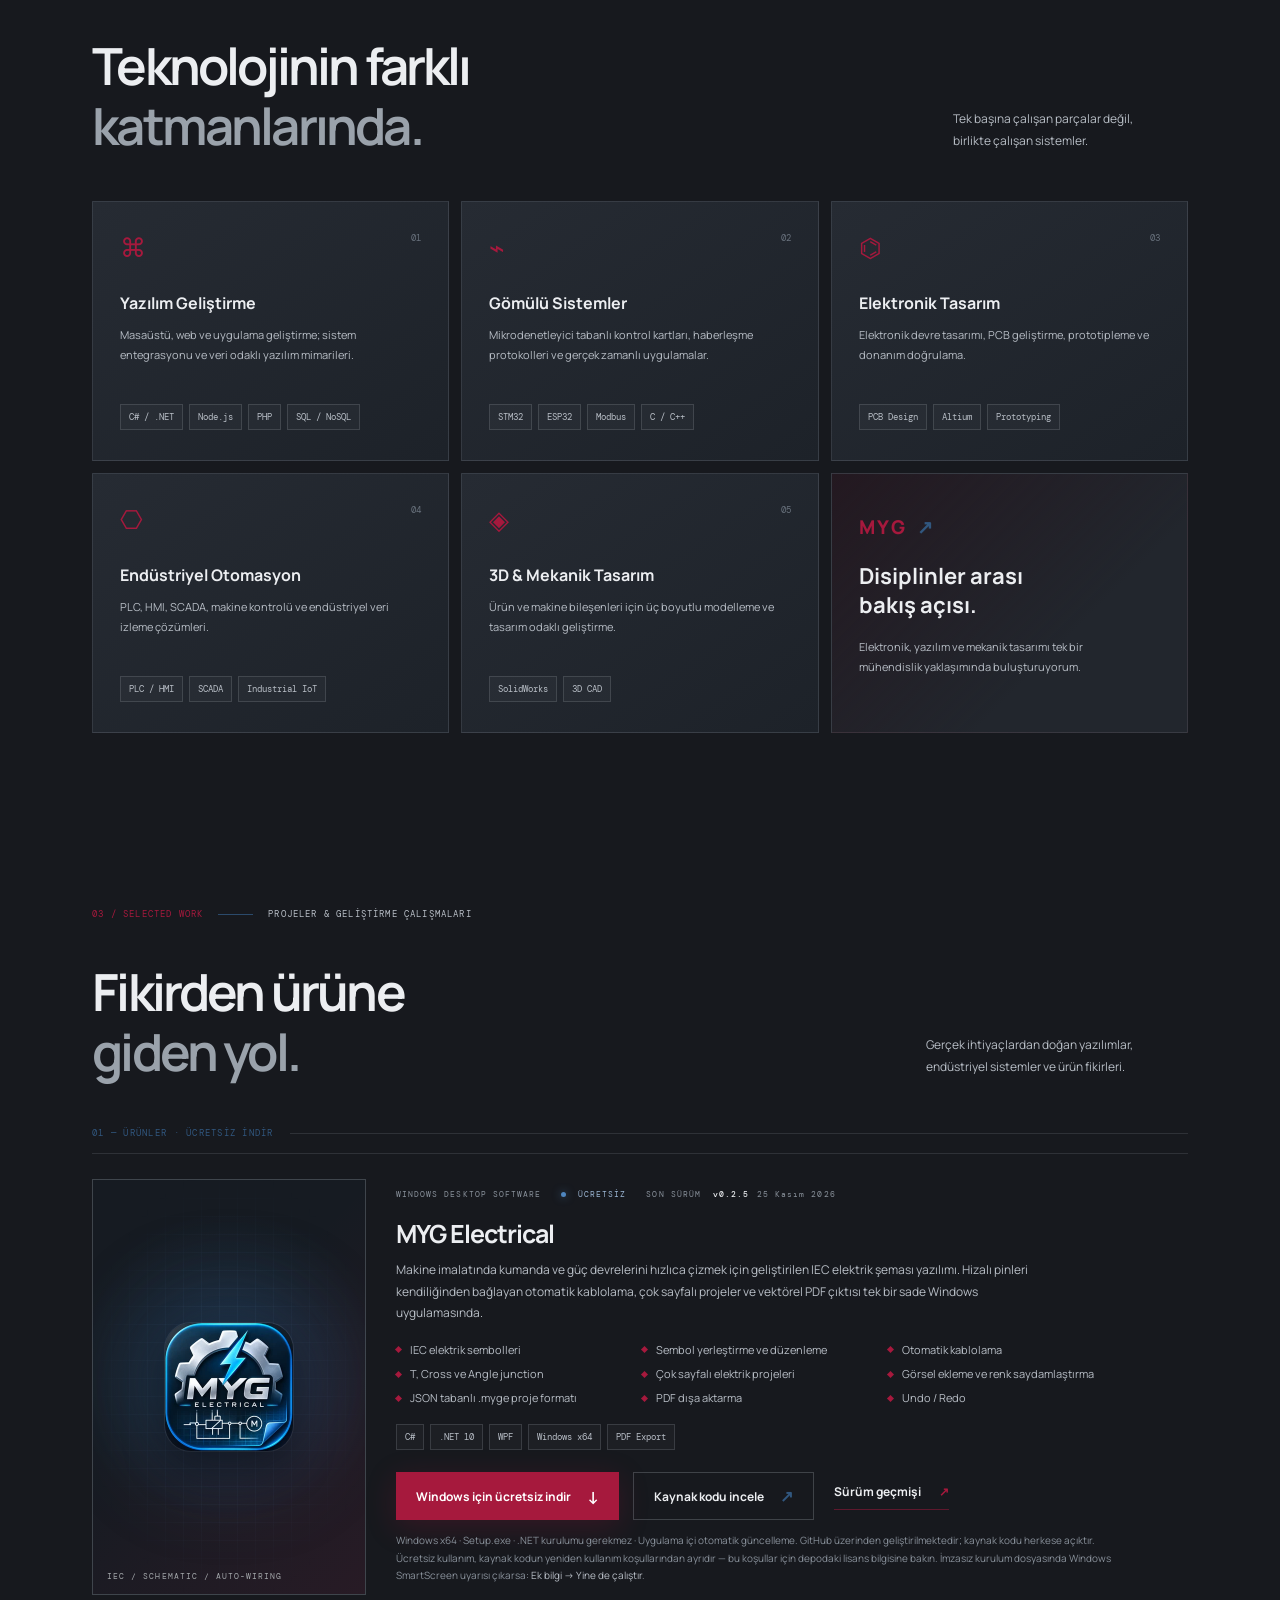
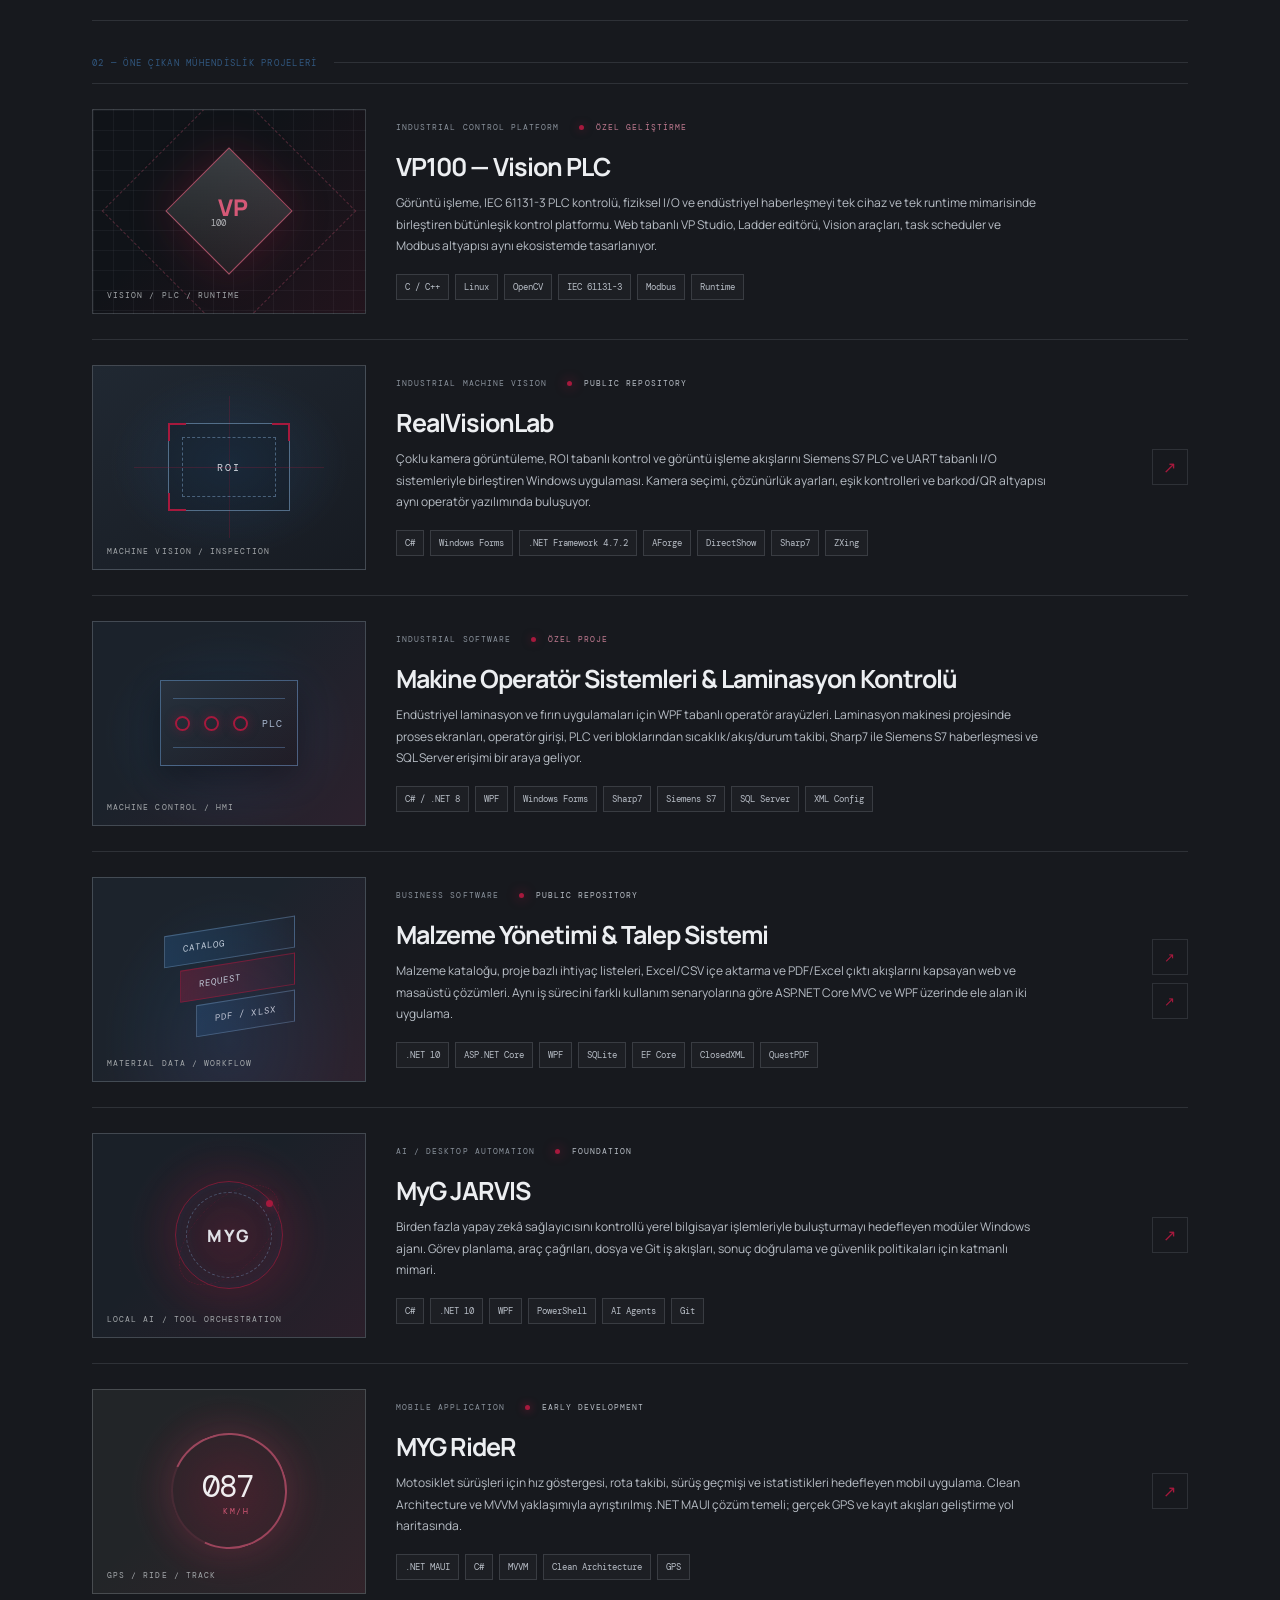
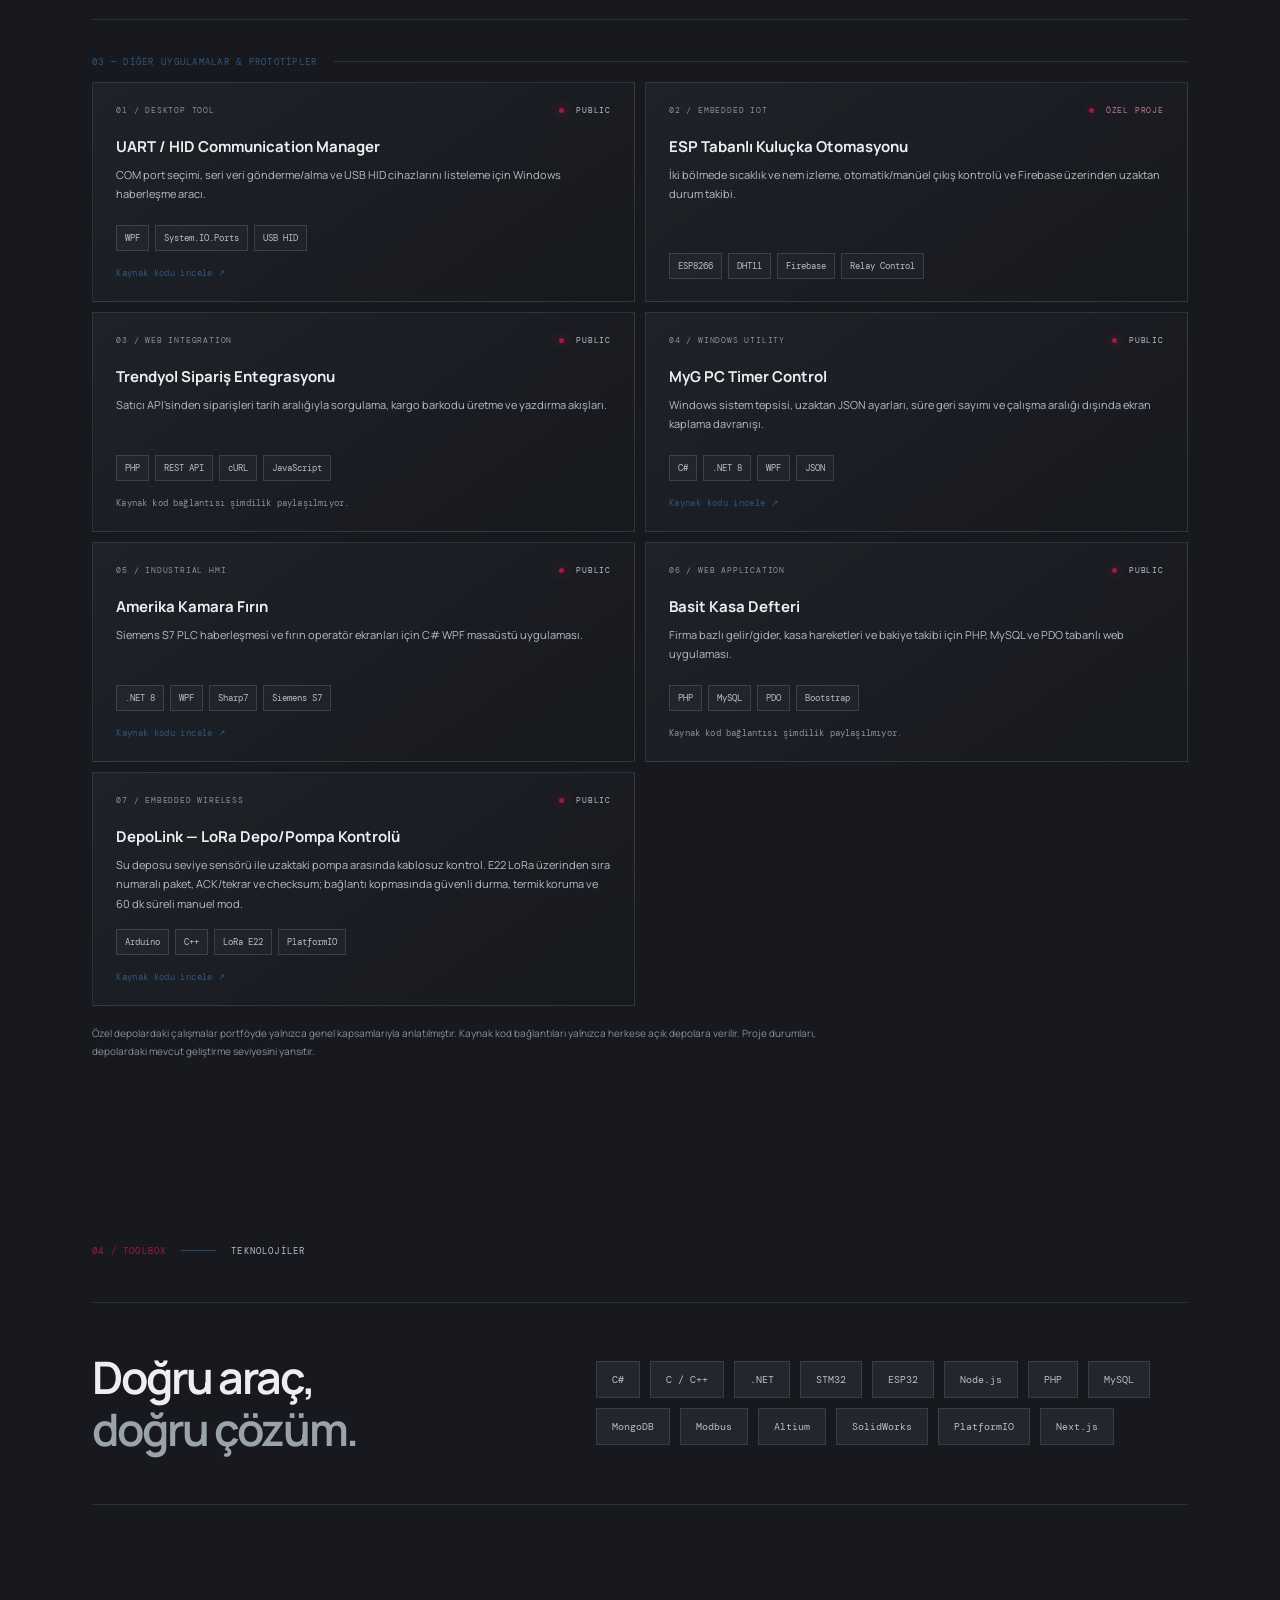
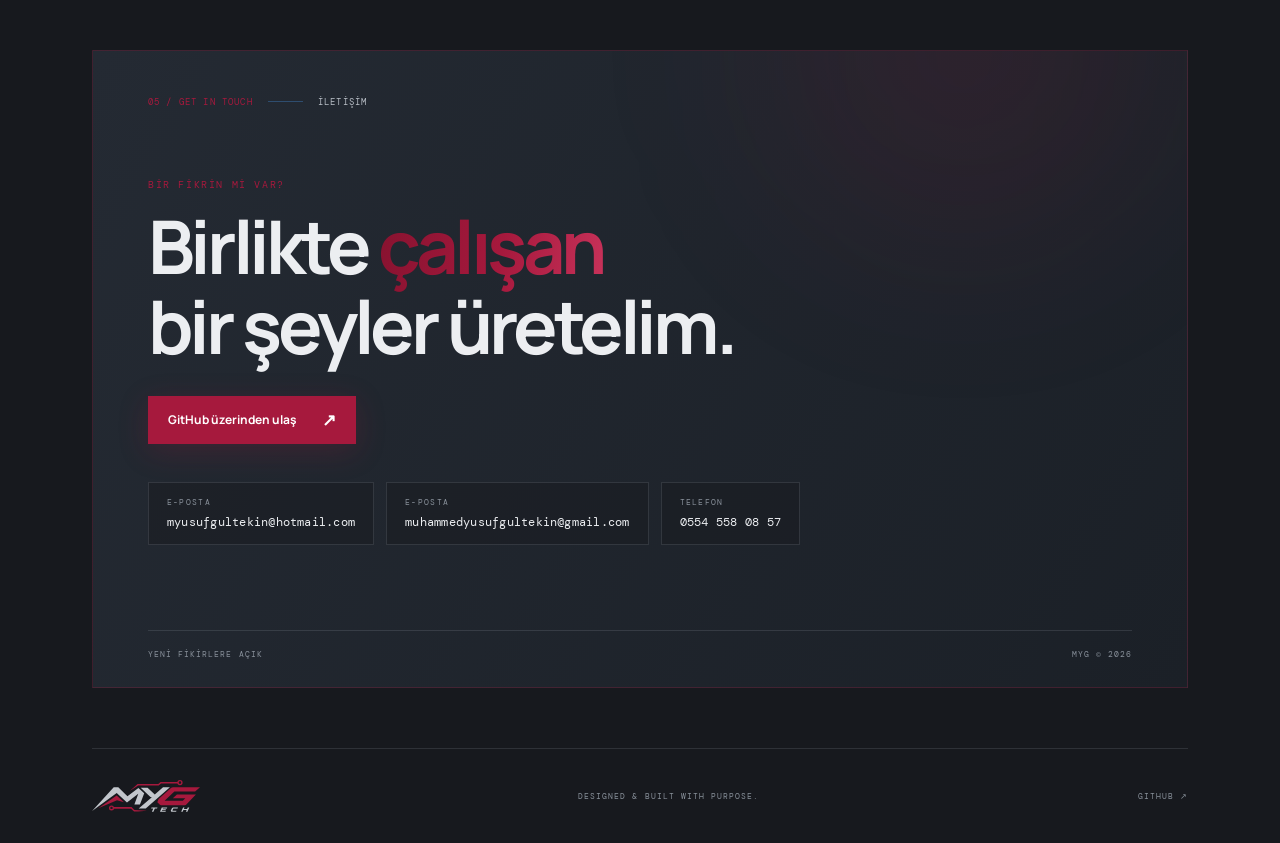
==== commit f66a04a0: "Projeler: DepoLink (LoRa depo/pompa kontrolü) eklendi" ====
--- a/index.html
+++ b/index.html
@@ -182,6 +182,7 @@
           <article class="mini-project"><div class="mini-project-top"><span>04 / WINDOWS UTILITY</span><span class="status"><i></i> PUBLIC</span></div><h3>MyG PC Timer Control</h3><p>Windows sistem tepsisi, uzaktan JSON ayarları, süre geri sayımı ve çalışma aralığı dışında ekran kaplama davranışı.</p><div class="tags"><span>C#</span><span>.NET 8</span><span>WPF</span><span>JSON</span></div><a href="https://github.com/nicewo/MygPcTimerControl" target="_blank" rel="noreferrer">Kaynak kodu incele ↗</a></article>
           <article class="mini-project"><div class="mini-project-top"><span>05 / INDUSTRIAL HMI</span><span class="status"><i></i> PUBLIC</span></div><h3>Amerika Kamara Fırın</h3><p>Siemens S7 PLC haberleşmesi ve fırın operatör ekranları için C# WPF masaüstü uygulaması.</p><div class="tags"><span>.NET 8</span><span>WPF</span><span>Sharp7</span><span>Siemens S7</span></div><a href="https://github.com/nicewo/AmerikaKamaraFirin" target="_blank" rel="noreferrer">Kaynak kodu incele ↗</a></article>
           <article class="mini-project"><div class="mini-project-top"><span>06 / WEB APPLICATION</span><span class="status"><i></i> PUBLIC</span></div><h3>Basit Kasa Defteri</h3><p>Firma bazlı gelir/gider, kasa hareketleri ve bakiye takibi için PHP, MySQL ve PDO tabanlı web uygulaması.</p><div class="tags"><span>PHP</span><span>MySQL</span><span>PDO</span><span>Bootstrap</span></div><span class="repo-note">Kaynak kod bağlantısı şimdilik paylaşılmıyor.</span></article>
+          <article class="mini-project"><div class="mini-project-top"><span>07 / EMBEDDED WIRELESS</span><span class="status"><i></i> PUBLIC</span></div><h3>DepoLink — LoRa Depo/Pompa Kontrolü</h3><p>Su deposu seviye sensörü ile uzaktaki pompa arasında kablosuz kontrol. E22 LoRa üzerinden sıra numaralı paket, ACK/tekrar ve checksum; bağlantı kopmasında güvenli durma, termik koruma ve 60 dk süreli manuel mod.</p><div class="tags"><span>Arduino</span><span>C++</span><span>LoRa E22</span><span>PlatformIO</span></div><a href="https://github.com/nicewo/DepoLink" target="_blank" rel="noreferrer">Kaynak kodu incele ↗</a></article>
         </div>
         <p class="project-footnote">Özel depolardaki çalışmalar portföyde yalnızca genel kapsamlarıyla anlatılmıştır. Kaynak kod bağlantıları yalnızca herkese açık depolara verilir. Proje durumları, depolardaki mevcut geliştirme seviyesini yansıtır.</p>
       </section>
